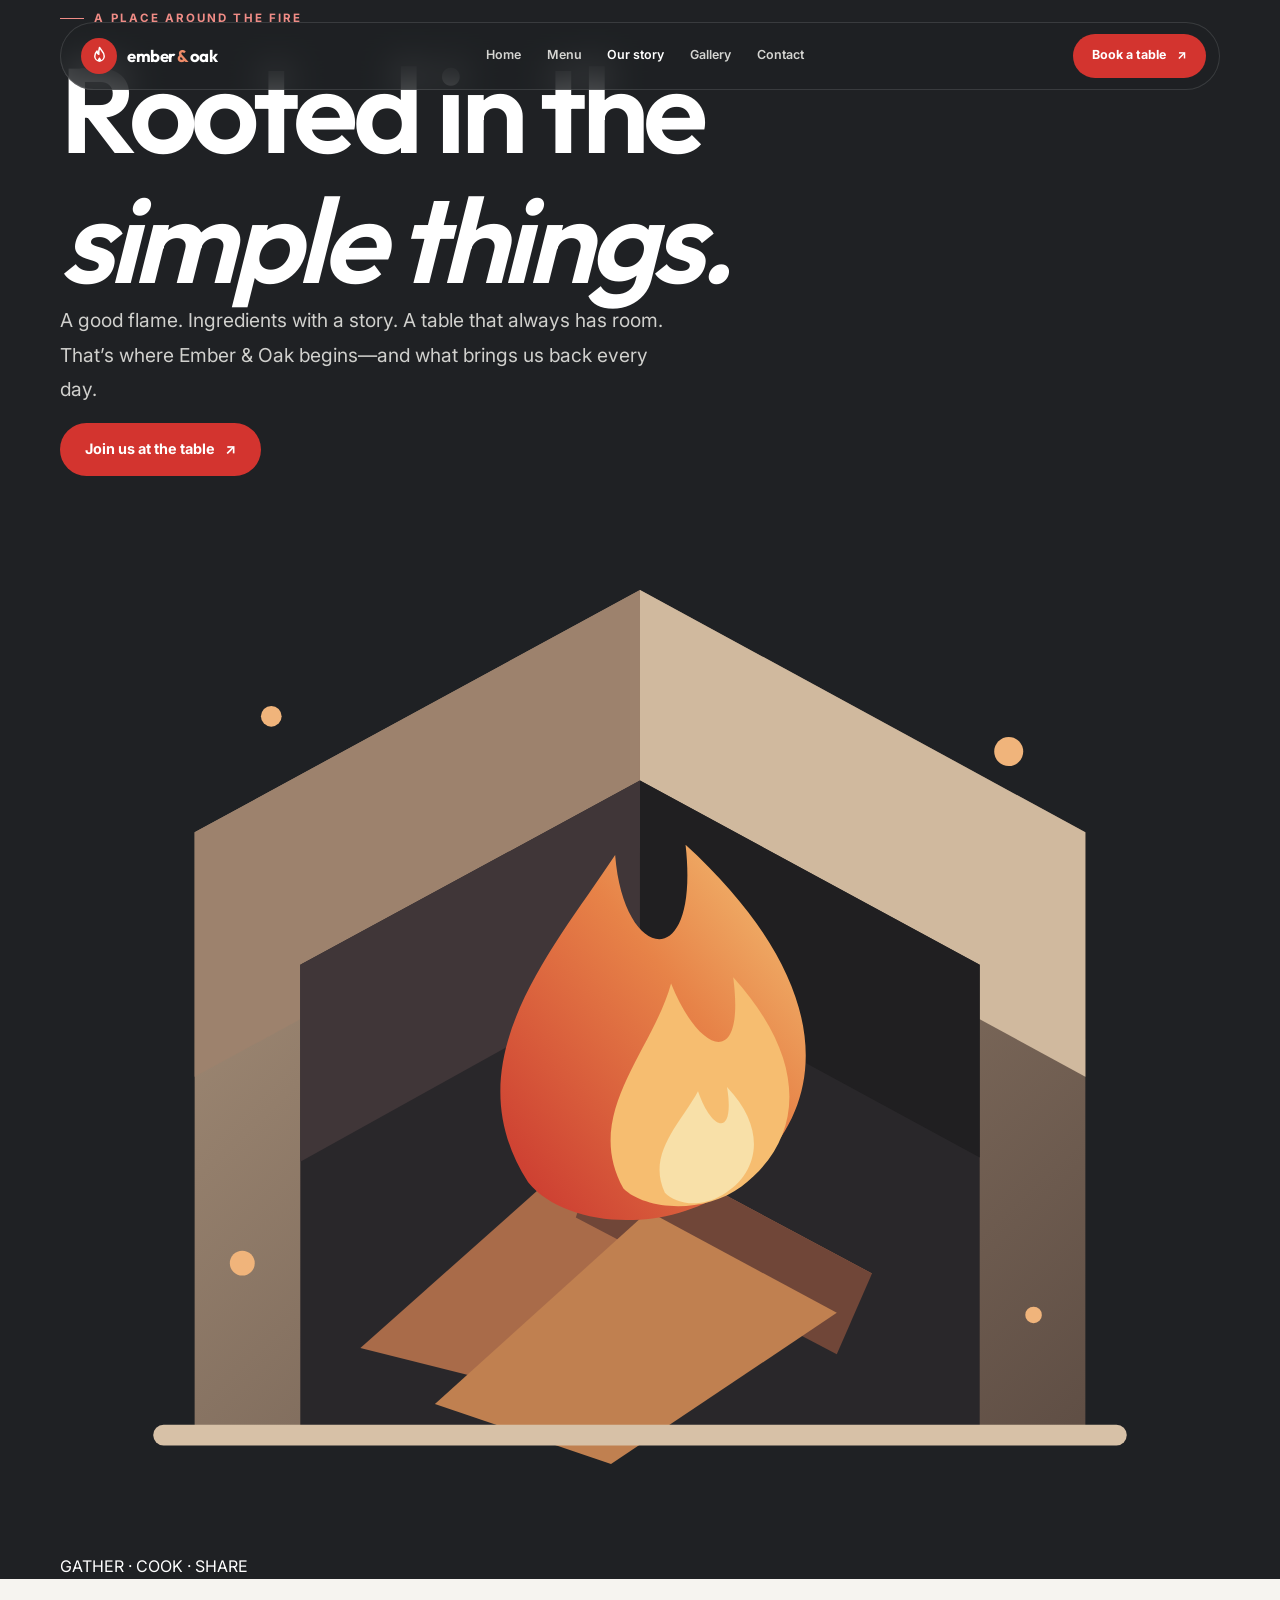
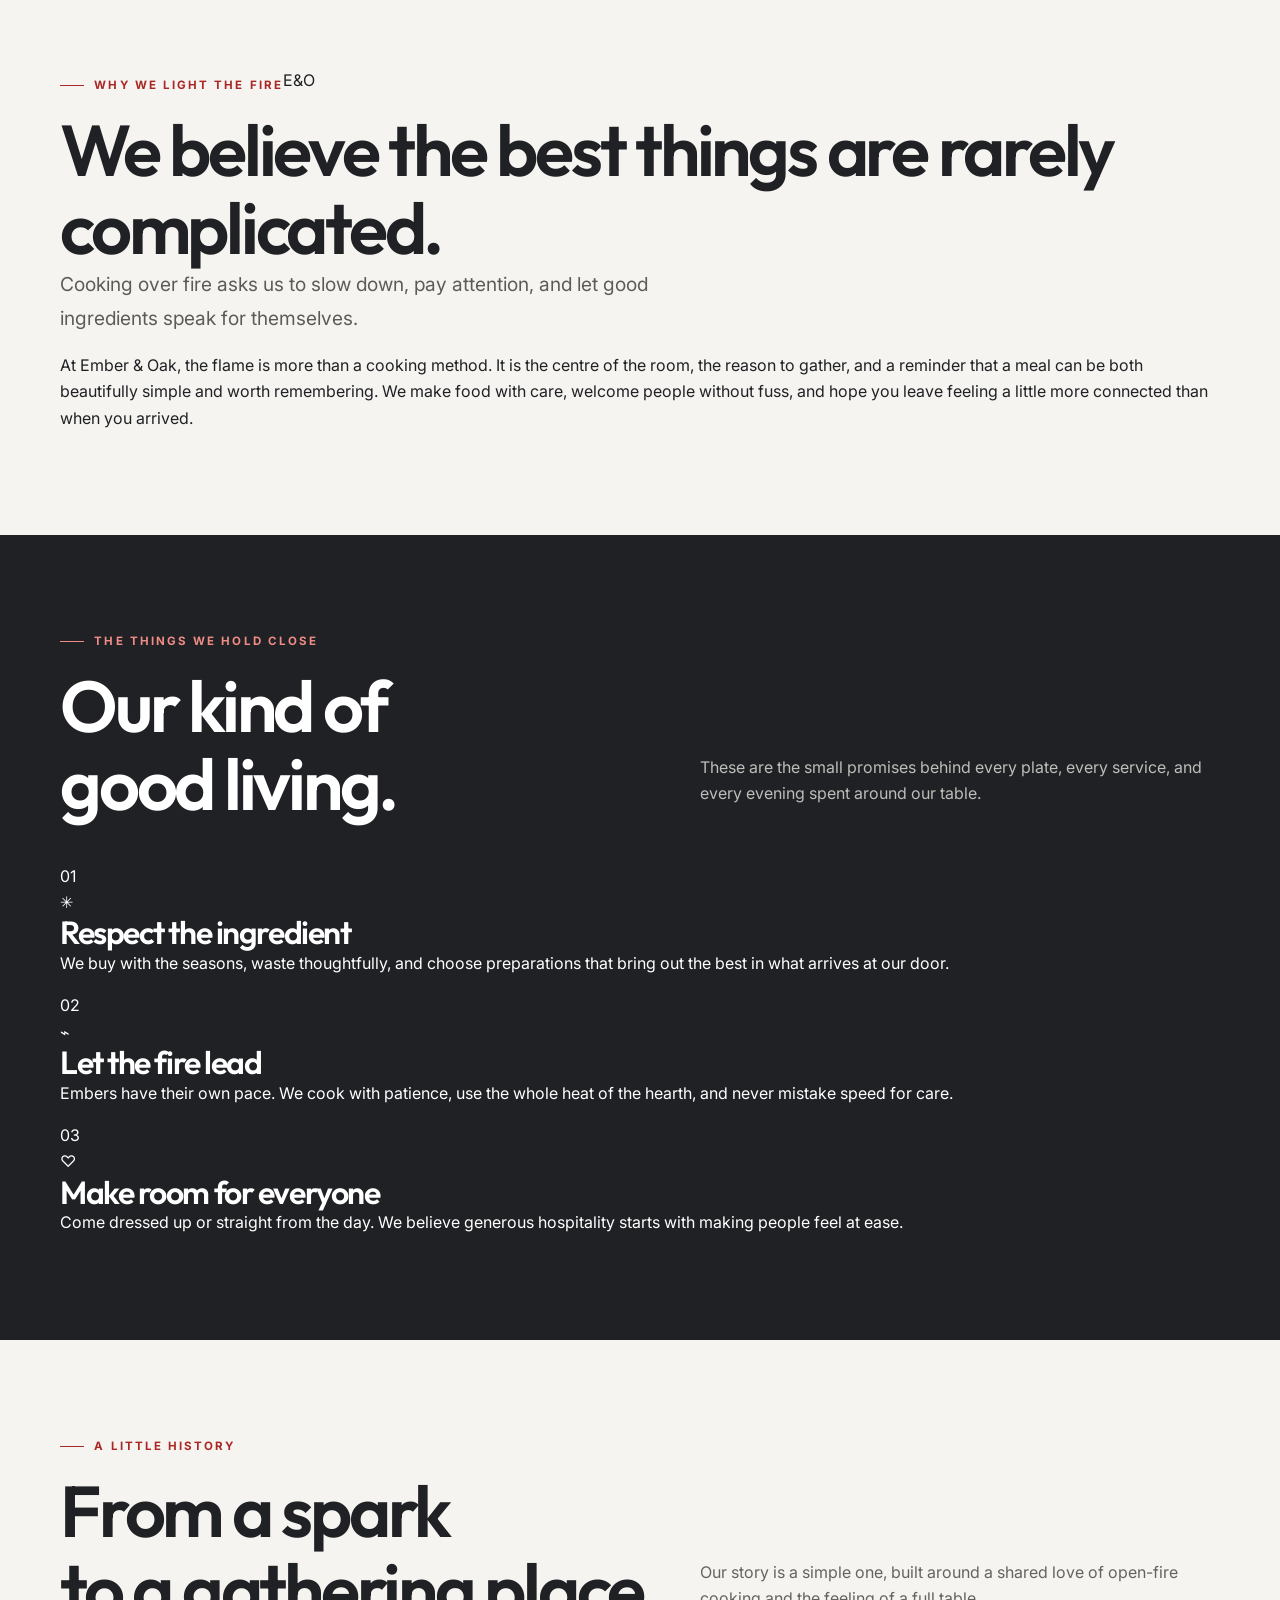
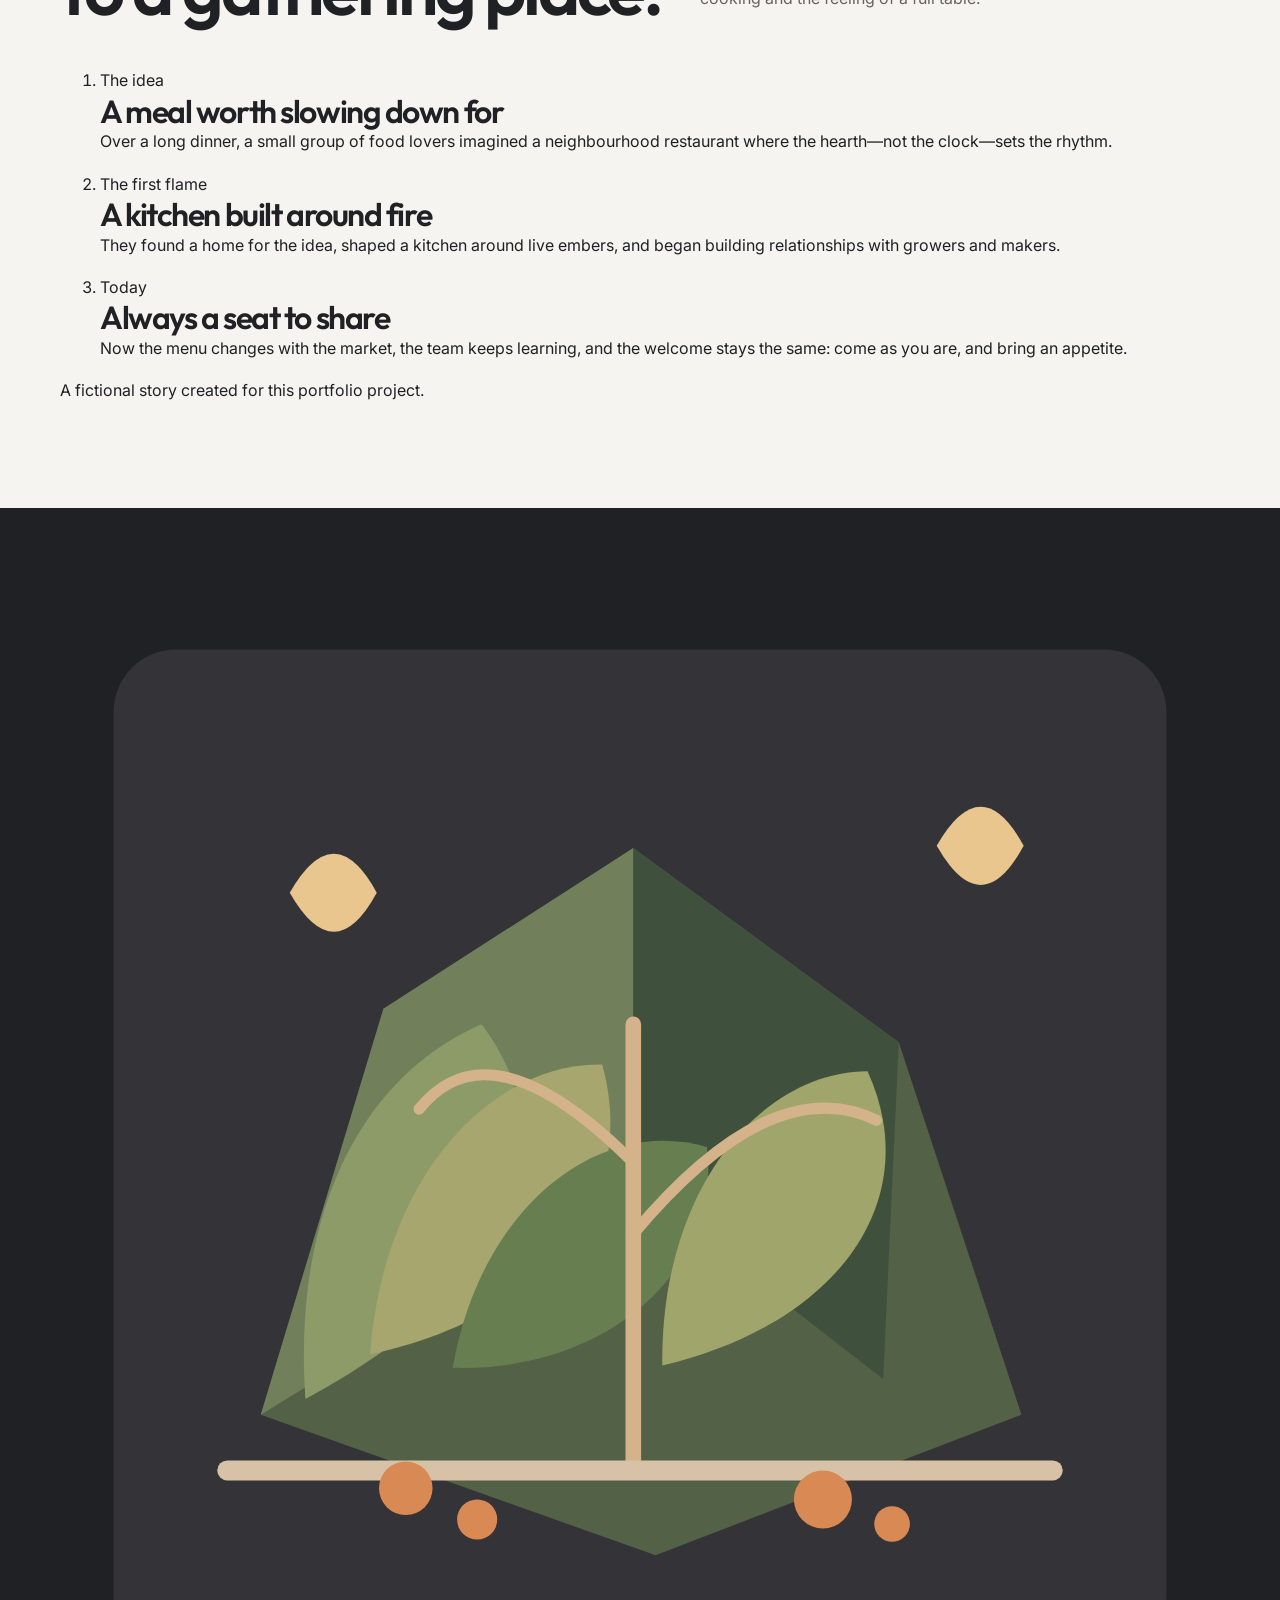
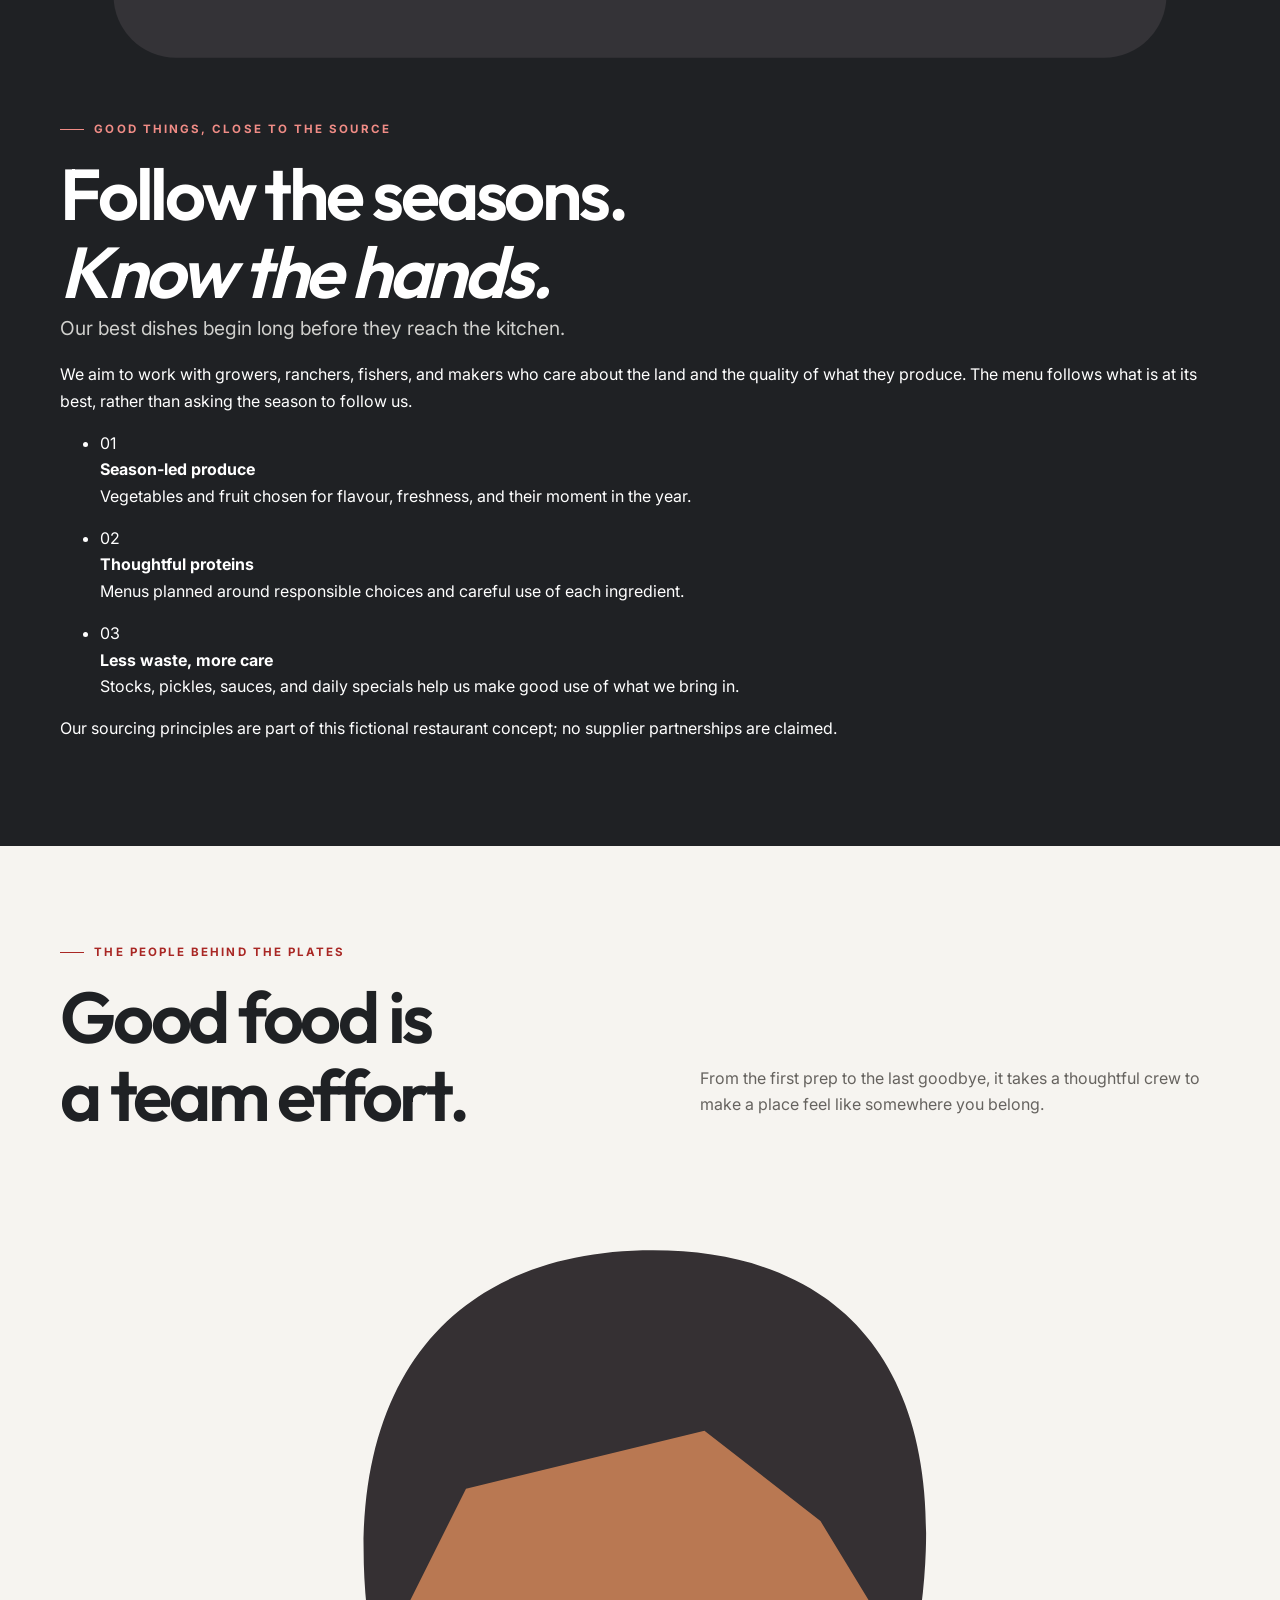
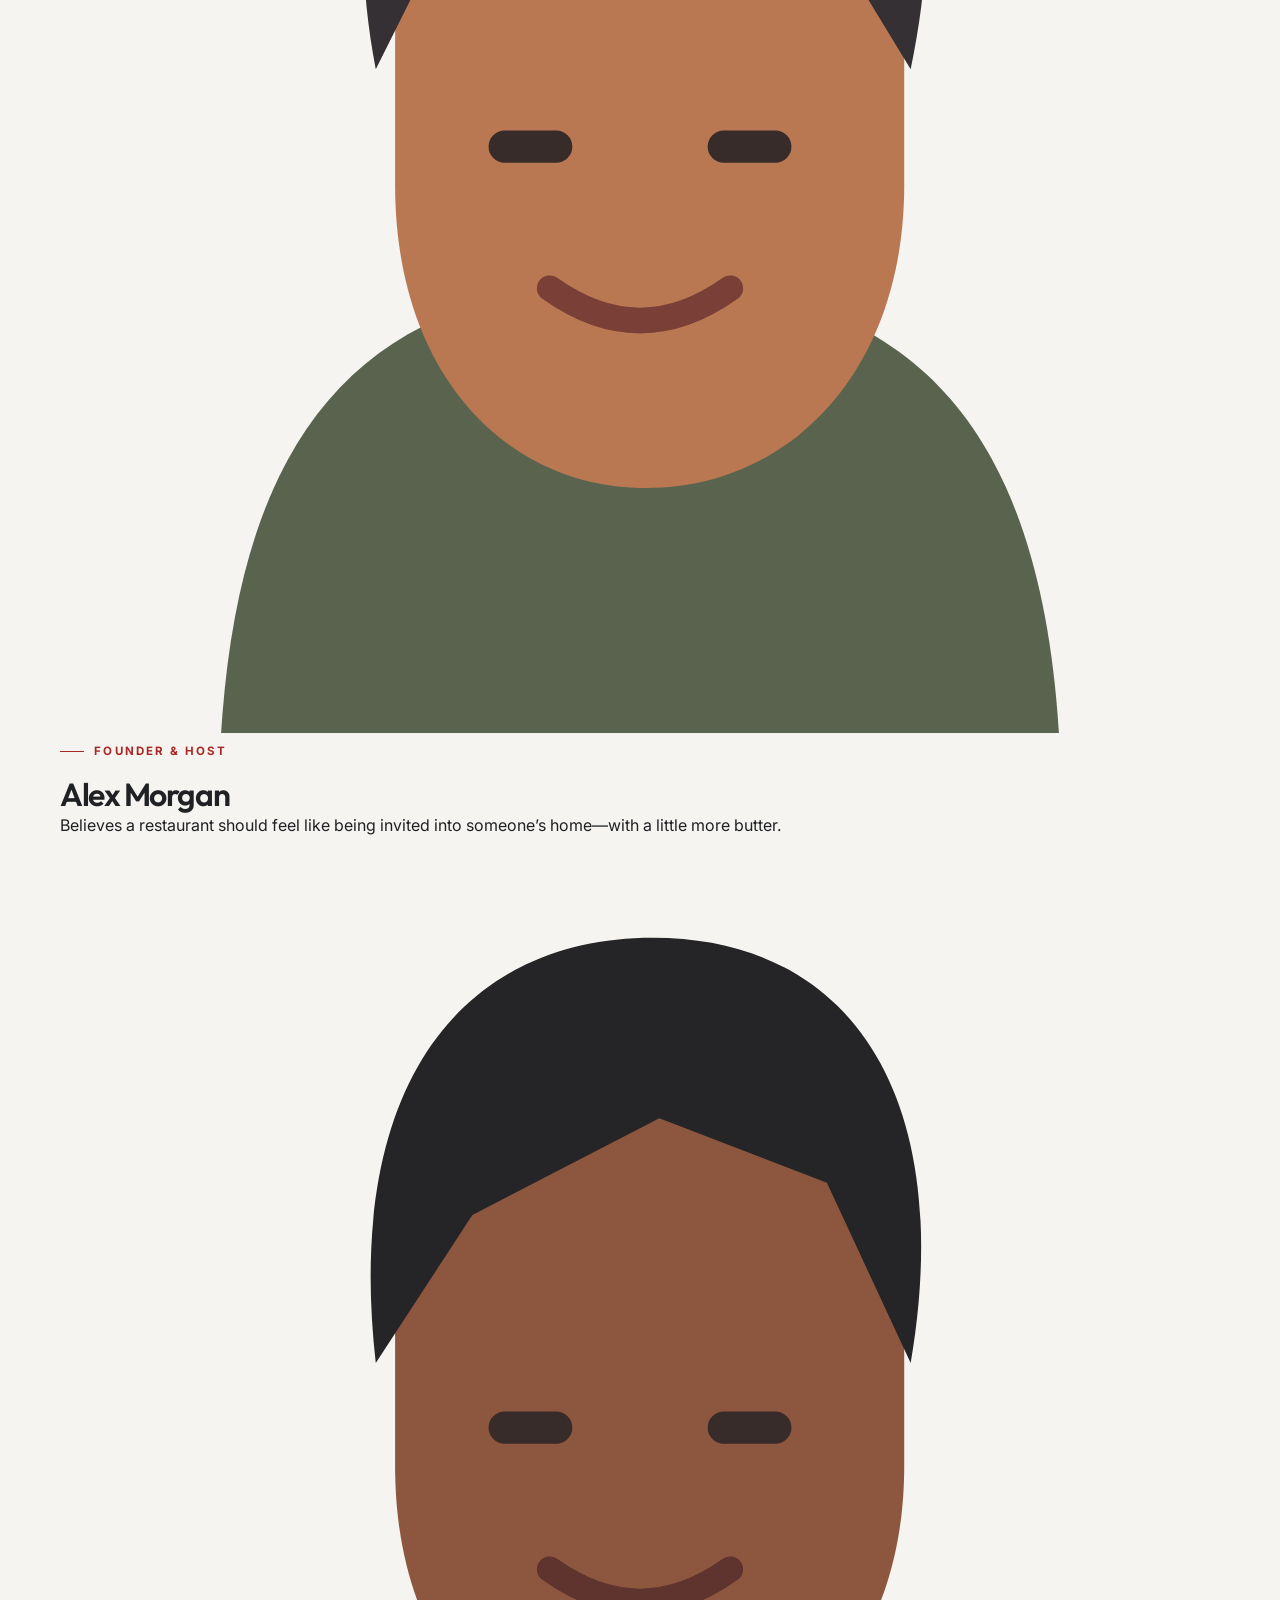
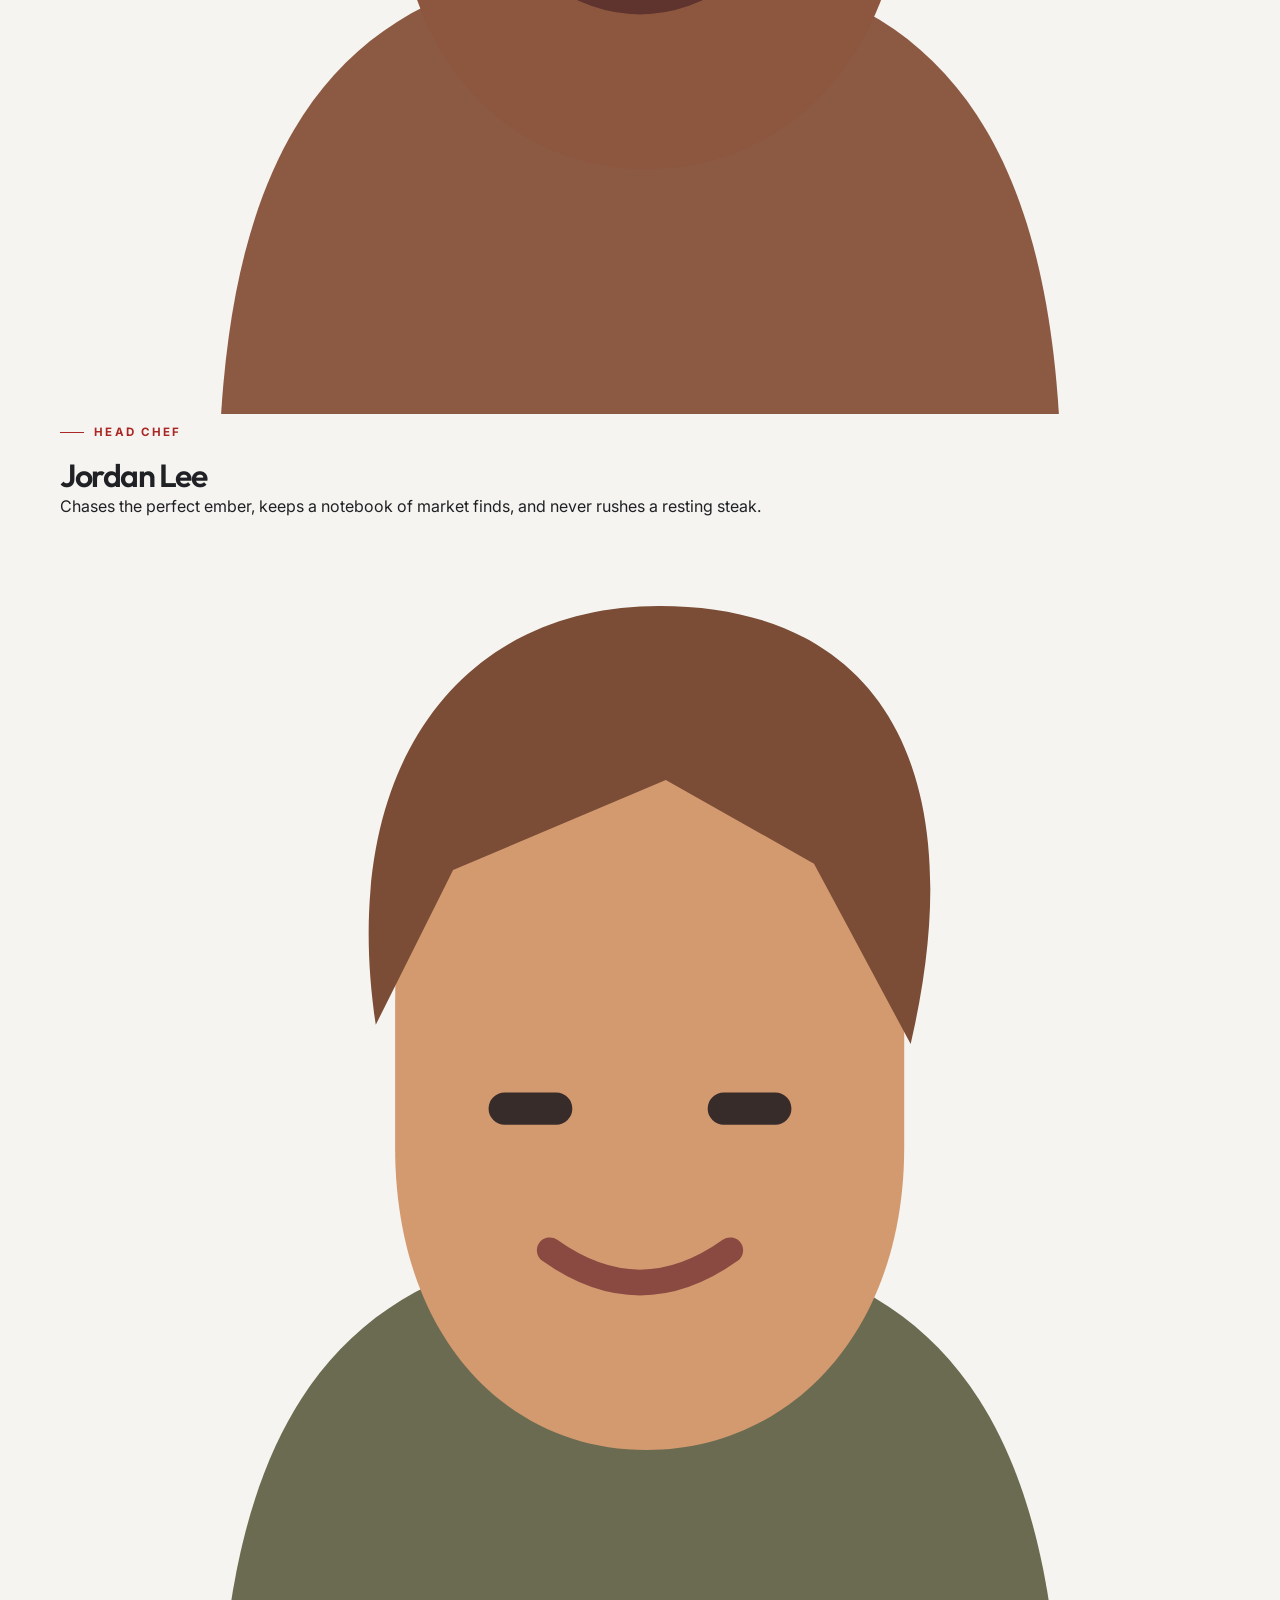
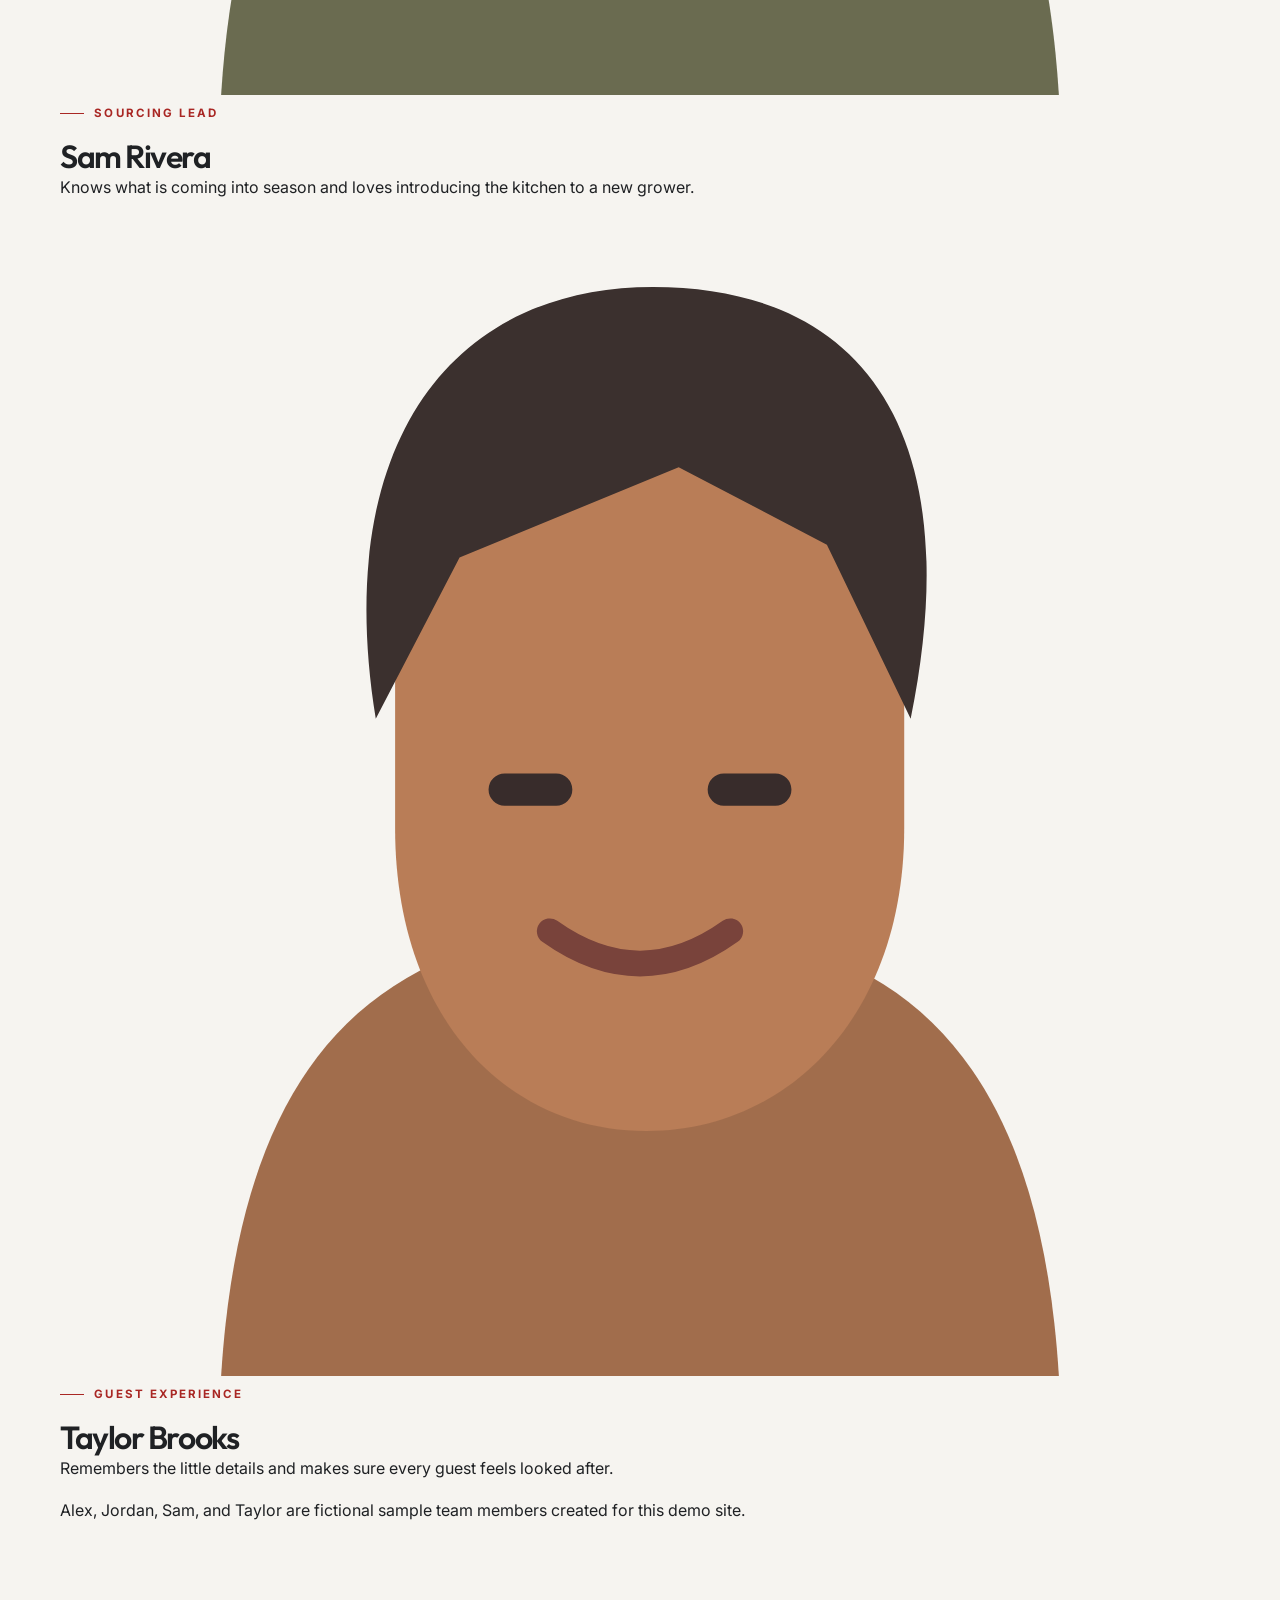
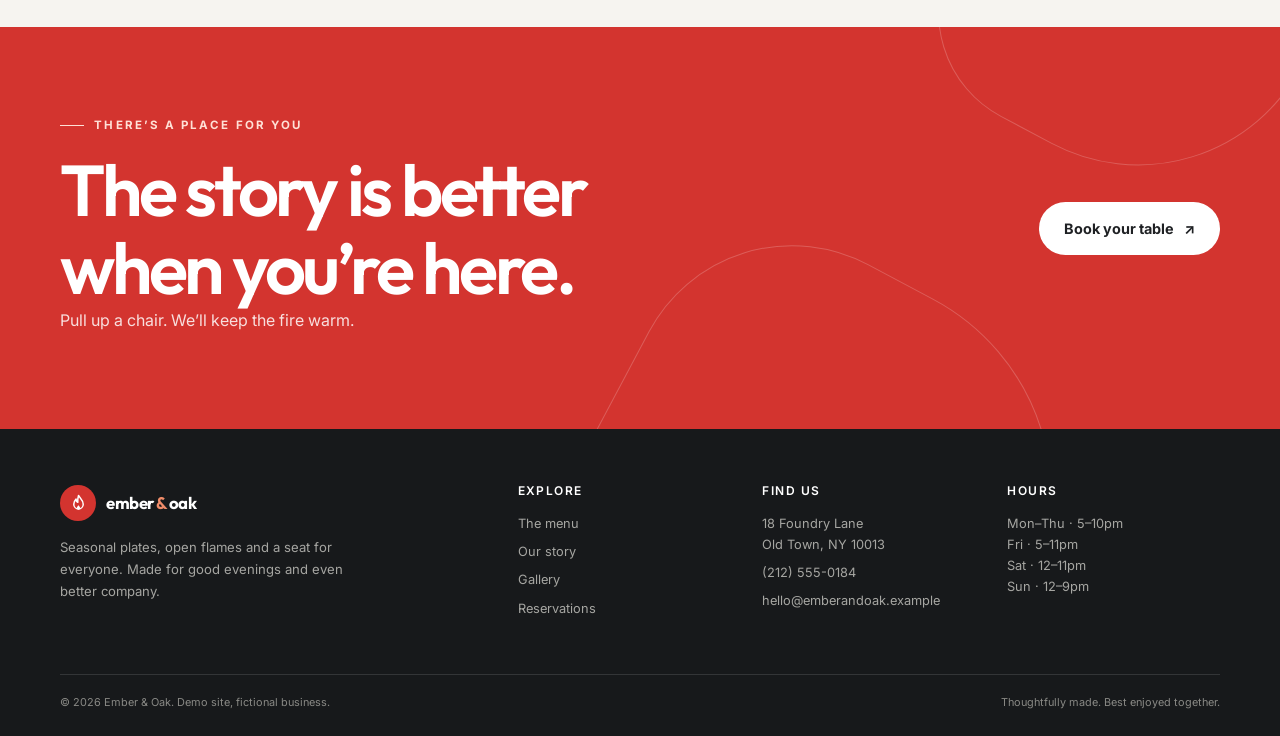
==== about.html @ 5f7e3550 "Build Our Story page" ====
<!doctype html>
<html lang="en">
<head>
  <meta charset="utf-8">
  <meta name="viewport" content="width=device-width, initial-scale=1">
  <meta name="theme-color" content="#1F2124">
  <title>Our Story | Ember & Oak Wood-Fire Kitchen</title>
  <meta name="description" content="Meet the people and principles behind Ember & Oak: seasonal sourcing, patient cooking over live fire, and generous hospitality.">
  <meta property="og:type" content="website">
  <meta property="og:title" content="Our Story | Ember & Oak">
  <meta property="og:description" content="A little about the fire, the people, and the good things that bring us together.">
  <link rel="preconnect" href="https://fonts.googleapis.com">
  <link rel="preconnect" href="https://fonts.gstatic.com" crossorigin>
  <link href="https://fonts.googleapis.com/css2?family=Inter:wght@400;500;600;700&family=Outfit:wght@400;500;600;700;800&display=swap" rel="stylesheet">
  <link rel="stylesheet" href="css/styles.css">
  <script src="js/main.js" defer></script>
</head>
<body class="about-page">
  <a class="skip-link" href="#main">Skip to content</a>
  <header class="site-header">
    <div class="container">
      <nav class="nav-shell" aria-label="Main navigation">
        <a class="brand" href="index.html" aria-label="Ember and Oak home">
          <span class="brand-mark" aria-hidden="true"><svg viewBox="0 0 24 24" fill="none"><path d="M12 2.8c1.7 3.1 5.4 5.2 5.4 10a5.4 5.4 0 1 1-10.8 0c0-2.2 1-4.1 2.6-5.8.1 2 1.1 3.1 2 3.6-.2-3.1.1-5.3.8-7.8Z" stroke="white" stroke-width="1.7" stroke-linecap="round" stroke-linejoin="round"/><path d="M12 14.1c1 1.2 1.8 2 1.8 3.1a1.8 1.8 0 1 1-3.6 0c0-.9.6-1.8 1.8-3.1Z" fill="white"/></svg></span>
          <span>ember <span style="color:var(--accent-warm)">&</span> oak</span>
        </a>
        <div class="nav-links">
          <a href="index.html">Home</a><a href="menu.html">Menu</a><a href="about.html" aria-current="page">Our story</a><a href="gallery.html">Gallery</a><a href="contact.html">Contact</a>
        </div>
        <a class="btn nav-cta" href="reservations.html">Book a table <span aria-hidden="true">↗</span></a>
        <button class="menu-toggle" type="button" aria-label="Open navigation" aria-expanded="false" aria-controls="mobile-nav">
          <svg viewBox="0 0 24 24" fill="none" stroke="currentColor" stroke-width="1.8" stroke-linecap="round"><path d="M4 7h16M4 12h16M4 17h16"/></svg>
        </button>
      </nav>
      <div class="mobile-nav" id="mobile-nav">
        <a href="index.html">Home</a><a href="menu.html">Menu</a><a href="about.html" aria-current="page">Our story</a><a href="gallery.html">Gallery</a><a href="reservations.html">Reservations</a><a href="contact.html">Contact</a>
      </div>
    </div>
  </header>

  <main id="main">
    <section class="about-hero" aria-labelledby="about-title">
      <div class="container about-hero-inner">
        <div class="about-hero-copy">
          <p class="eyebrow">A place around the fire</p>
          <h1 id="about-title">Rooted in the<br><em>simple things.</em></h1>
          <p class="lead">A good flame. Ingredients with a story. A table that always has room. That’s where Ember & Oak begins—and what brings us back every day.</p>
          <a class="btn" href="reservations.html">Join us at the table <span aria-hidden="true">↗</span></a>
        </div>
        <div class="about-hero-art" aria-hidden="true">
          <svg viewBox="0 0 560 520">
            <defs><linearGradient id="hearthStone" x1="0" y1="0" x2="1" y2="1"><stop stop-color="#BFA58A"/><stop offset="1" stop-color="#665348"/></linearGradient><linearGradient id="storyFlame" x1="0" y1="1" x2="1" y2="0"><stop stop-color="#C9342E"/><stop offset=".6" stop-color="#E78348"/><stop offset="1" stop-color="#F4C477"/></linearGradient></defs>
            <path d="M65 462V172L280 55l215 117v290Z" fill="url(#hearthStone)" opacity=".9"/>
            <path d="m65 172 215-117v118L65 290Z" fill="#9D826D"/><path d="m280 55 215 117v118L280 173Z" fill="#D0B99E"/>
            <path d="M116 462V236l164-89 164 89v226Z" fill="#29272A"/><path d="m116 236 164-89v93l-164 91Z" fill="#403638"/><path d="m280 147 164 89v93l-164-89Z" fill="#201F21"/>
            <path d="m145 421 118-105 129 69-111 70Z" fill="#A96B49"/><path d="m263 316 129 69-17 39-126-66Z" fill="#704638"/><path d="m181 448 103-93 91 49-109 73Z" fill="#C08050"/>
            <path d="M226 341c-37-58 11-111 42-158 4 52 41 58 34-5 72 66 75 129 20 167-31 21-78 18-96-4Z" fill="url(#storyFlame)"/>
            <path d="M272 344c-20-36 14-66 23-99 13 33 36 43 30-3 38 42 33 79 4 101-19 14-47 11-57 1Z" fill="#F6BD70"/>
            <path d="M292 346c-9-19 8-34 16-49 7 20 18 22 14-2 20 21 15 42-2 52-12 7-23 4-28-1Z" fill="#F8E0A8"/>
            <g fill="#F0B47B"><circle cx="102" cy="116" r="5"/><circle cx="458" cy="133" r="7"/><circle cx="470" cy="405" r="4"/><circle cx="88" cy="380" r="6"/></g>
            <path d="M50 463h460" stroke="#D7C1A7" stroke-width="10" stroke-linecap="round"/>
          </svg>
          <span class="about-art-note">GATHER · COOK · SHARE</span>
        </div>
      </div>
      <div class="about-hero-grain" aria-hidden="true"></div>
    </section>

    <section class="section section--paper" aria-labelledby="belief-title">
      <div class="container about-intro-grid">
        <div class="about-intro-label reveal"><p class="eyebrow">Why we light the fire</p><span class="about-big-mark">E<span>&</span>O</span></div>
        <div class="about-intro-copy reveal reveal-delay-1">
          <h2 id="belief-title">We believe the best things are rarely complicated.</h2>
          <p class="lead">Cooking over fire asks us to slow down, pay attention, and let good ingredients speak for themselves.</p>
          <p>At Ember & Oak, the flame is more than a cooking method. It is the centre of the room, the reason to gather, and a reminder that a meal can be both beautifully simple and worth remembering. We make food with care, welcome people without fuss, and hope you leave feeling a little more connected than when you arrived.</p>
        </div>
      </div>
    </section>

    <section class="section about-values" aria-labelledby="values-title">
      <div class="container">
        <div class="section-heading reveal"><div><p class="eyebrow">The things we hold close</p><h2 id="values-title">Our kind of<br>good living.</h2></div><p>These are the small promises behind every plate, every service, and every evening spent around our table.</p></div>
        <div class="values-grid">
          <article class="value-card reveal"><span class="value-number">01</span><div class="value-icon" aria-hidden="true">✳</div><h3>Respect the ingredient</h3><p>We buy with the seasons, waste thoughtfully, and choose preparations that bring out the best in what arrives at our door.</p></article>
          <article class="value-card reveal reveal-delay-1"><span class="value-number">02</span><div class="value-icon" aria-hidden="true">⌁</div><h3>Let the fire lead</h3><p>Embers have their own pace. We cook with patience, use the whole heat of the hearth, and never mistake speed for care.</p></article>
          <article class="value-card reveal reveal-delay-2"><span class="value-number">03</span><div class="value-icon" aria-hidden="true">♡</div><h3>Make room for everyone</h3><p>Come dressed up or straight from the day. We believe generous hospitality starts with making people feel at ease.</p></article>
        </div>
      </div>
    </section>

    <section class="section section--paper about-timeline" aria-labelledby="timeline-title">
      <div class="container">
        <div class="section-heading reveal"><div><p class="eyebrow">A little history</p><h2 id="timeline-title">From a spark<br>to a gathering place.</h2></div><p>Our story is a simple one, built around a shared love of open-fire cooking and the feeling of a full table.</p></div>
        <ol class="timeline">
          <li class="timeline-item reveal"><span class="timeline-year">The idea</span><div><h3>A meal worth slowing down for</h3><p>Over a long dinner, a small group of food lovers imagined a neighbourhood restaurant where the hearth—not the clock—sets the rhythm.</p></div></li>
          <li class="timeline-item reveal"><span class="timeline-year">The first flame</span><div><h3>A kitchen built around fire</h3><p>They found a home for the idea, shaped a kitchen around live embers, and began building relationships with growers and makers.</p></div></li>
          <li class="timeline-item reveal"><span class="timeline-year">Today</span><div><h3>Always a seat to share</h3><p>Now the menu changes with the market, the team keeps learning, and the welcome stays the same: come as you are, and bring an appetite.</p></div></li>
        </ol>
        <p class="timeline-note">A fictional story created for this portfolio project.</p>
      </div>
    </section>

    <section class="section about-sourcing" aria-labelledby="sourcing-title">
      <div class="container sourcing-grid">
        <div class="sourcing-art reveal" aria-hidden="true">
          <svg viewBox="0 0 520 500">
            <rect x="24" y="24" width="472" height="452" rx="28" fill="#343337"/>
            <path d="M90 367 145 185l112-72 119 87 55 167-164 63Z" fill="#536147"/>
            <path d="m145 185 112-72v151L90 367Z" fill="#71805B"/><path d="m257 113 119 87-7 151-112-87Z" fill="#3F503C"/>
            <path d="M110 360c-6-88 28-146 79-168 35 47 28 110-79 168Z" fill="#8D9B69"/><path d="M139 340c6-82 56-131 104-130 17 60-25 113-104 130Z" fill="#A7A66E"/>
            <path d="M176 346c13-74 67-113 114-99 7 55-45 101-114 99Z" fill="#667E50"/>
            <path d="M270 345c-1-80 45-132 92-132 26 57-12 113-92 132Z" fill="#A0A56B"/>
            <path d="M257 392V192" stroke="#D4B28A" stroke-width="7" stroke-linecap="round"/><path d="M257 254q-64-64-96-24M257 286q62-74 109-51" fill="none" stroke="#D4B28A" stroke-width="5" stroke-linecap="round"/>
            <path d="M75 392h370" stroke="#D7C1A7" stroke-width="9" stroke-linecap="round"/>
            <g fill="#D98A54"><circle cx="155" cy="400" r="12"/><circle cx="187" cy="414" r="9"/><circle cx="342" cy="405" r="13"/><circle cx="373" cy="416" r="8"/></g>
            <g fill="#E8C68D"><path d="M103 133q20-35 39 0-19 35-39 0Z"/><path d="M393 112q20-35 39 0-19 35-39 0Z"/></g>
          </svg>
        </div>
        <div class="sourcing-copy reveal reveal-delay-1">
          <p class="eyebrow">Good things, close to the source</p>
          <h2 id="sourcing-title">Follow the seasons.<br><em>Know the hands.</em></h2>
          <p class="lead">Our best dishes begin long before they reach the kitchen.</p>
          <p>We aim to work with growers, ranchers, fishers, and makers who care about the land and the quality of what they produce. The menu follows what is at its best, rather than asking the season to follow us.</p>
          <ul class="sourcing-list">
            <li><span>01</span><div><strong>Season-led produce</strong><p>Vegetables and fruit chosen for flavour, freshness, and their moment in the year.</p></div></li>
            <li><span>02</span><div><strong>Thoughtful proteins</strong><p>Menus planned around responsible choices and careful use of each ingredient.</p></div></li>
            <li><span>03</span><div><strong>Less waste, more care</strong><p>Stocks, pickles, sauces, and daily specials help us make good use of what we bring in.</p></div></li>
          </ul>
          <p class="sourcing-disclaimer">Our sourcing principles are part of this fictional restaurant concept; no supplier partnerships are claimed.</p>
        </div>
      </div>
    </section>

    <section class="section section--paper about-team" aria-labelledby="team-title">
      <div class="container">
        <div class="section-heading reveal"><div><p class="eyebrow">The people behind the plates</p><h2 id="team-title">Good food is<br>a team effort.</h2></div><p>From the first prep to the last goodbye, it takes a thoughtful crew to make a place feel like somewhere you belong.</p></div>
        <div class="team-grid">
          <article class="team-card reveal"><div class="team-avatar avatar--one" aria-hidden="true"><svg viewBox="0 0 180 180"><path d="M25 180c3-48 23-70 65-70s62 22 65 70Z" fill="#59634D"/><path d="M52 73c0-34 15-53 39-53s40 19 40 53v22c0 29-18 47-40 47S52 124 52 95Z" fill="#B97852"/><path d="M49 77c-8-42 10-65 43-65 32 0 49 22 40 65l-14-23-18-14-37 9Z" fill="#353033"/><path d="M69 89h8m26 0h8" stroke="#382C2B" stroke-width="5" stroke-linecap="round"/><path d="M76 111q14 10 28 0" fill="none" stroke="#7A4038" stroke-width="4" stroke-linecap="round"/></svg></div><div class="team-card-copy"><p class="eyebrow">Founder & host</p><h3>Alex Morgan</h3><p>Believes a restaurant should feel like being invited into someone’s home—with a little more butter.</p></div></article>
          <article class="team-card reveal reveal-delay-1"><div class="team-avatar avatar--two" aria-hidden="true"><svg viewBox="0 0 180 180"><path d="M25 180c3-48 23-70 65-70s62 22 65 70Z" fill="#8C5942"/><path d="M52 73c0-34 15-53 39-53s40 19 40 53v22c0 29-18 47-40 47S52 124 52 95Z" fill="#8D563E"/><path d="M49 79c-5-44 14-66 43-66 31 0 47 25 40 66l-13-28-26-10-29 15Z" fill="#252426"/><path d="M69 89h8m26 0h8" stroke="#382C2B" stroke-width="5" stroke-linecap="round"/><path d="M76 111q14 10 28 0" fill="none" stroke="#5F342E" stroke-width="4" stroke-linecap="round"/></svg></div><div class="team-card-copy"><p class="eyebrow">Head chef</p><h3>Jordan Lee</h3><p>Chases the perfect ember, keeps a notebook of market finds, and never rushes a resting steak.</p></div></article>
          <article class="team-card reveal reveal-delay-2"><div class="team-avatar avatar--three" aria-hidden="true"><svg viewBox="0 0 180 180"><path d="M25 180c3-48 23-70 65-70s62 22 65 70Z" fill="#6A6B50"/><path d="M52 73c0-34 15-53 39-53s40 19 40 53v22c0 29-18 47-40 47S52 124 52 95Z" fill="#D39A70"/><path d="M49 76c-6-40 13-65 44-65 34 0 49 25 39 68l-15-28-23-13-33 14Z" fill="#7B4D36"/><path d="M69 89h8m26 0h8" stroke="#382C2B" stroke-width="5" stroke-linecap="round"/><path d="M76 111q14 10 28 0" fill="none" stroke="#8A4A42" stroke-width="4" stroke-linecap="round"/></svg></div><div class="team-card-copy"><p class="eyebrow">Sourcing lead</p><h3>Sam Rivera</h3><p>Knows what is coming into season and loves introducing the kitchen to a new grower.</p></div></article>
          <article class="team-card reveal reveal-delay-3"><div class="team-avatar avatar--four" aria-hidden="true"><svg viewBox="0 0 180 180"><path d="M25 180c3-48 23-70 65-70s62 22 65 70Z" fill="#A16D4C"/><path d="M52 73c0-34 15-53 39-53s40 19 40 53v22c0 29-18 47-40 47S52 124 52 95Z" fill="#B97D57"/><path d="M49 78c-7-43 12-67 43-67 33 0 49 23 40 67l-13-27-23-12-34 14Z" fill="#3B302E"/><path d="M69 89h8m26 0h8" stroke="#382C2B" stroke-width="5" stroke-linecap="round"/><path d="M76 111q14 10 28 0" fill="none" stroke="#79433B" stroke-width="4" stroke-linecap="round"/></svg></div><div class="team-card-copy"><p class="eyebrow">Guest experience</p><h3>Taylor Brooks</h3><p>Remembers the little details and makes sure every guest feels looked after.</p></div></article>
        </div>
        <p class="team-disclaimer">Alex, Jordan, Sam, and Taylor are fictional sample team members created for this demo site.</p>
      </div>
    </section>

    <section class="reservation-cta" aria-labelledby="about-cta-title">
      <div class="container cta-inner reveal">
        <div><p class="eyebrow" style="color:#FFE0D6">There’s a place for you</p><h2 id="about-cta-title">The story is better<br>when you’re here.</h2><p>Pull up a chair. We’ll keep the fire warm.</p></div>
        <a class="btn" href="reservations.html">Book your table <span aria-hidden="true">↗</span></a>
      </div>
    </section>
  </main>

  <footer class="site-footer">
    <div class="container">
      <div class="footer-grid">
        <div class="footer-brand">
          <a class="brand" href="index.html"><span class="brand-mark" aria-hidden="true"><svg viewBox="0 0 24 24" fill="none"><path d="M12 2.8c1.7 3.1 5.4 5.2 5.4 10a5.4 5.4 0 1 1-10.8 0c0-2.2 1-4.1 2.6-5.8.1 2 1.1 3.1 2 3.6-.2-3.1.1-5.3.8-7.8Z" stroke="white" stroke-width="1.7" stroke-linecap="round" stroke-linejoin="round"/><path d="M12 14.1c1 1.2 1.8 2 1.8 3.1a1.8 1.8 0 1 1-3.6 0c0-.9.6-1.8 1.8-3.1Z" fill="white"/></svg></span><span>ember <span style="color:#F08C69">&</span> oak</span></a>
          <p>Seasonal plates, open flames and a seat for everyone. Made for good evenings and even better company.</p>
        </div>
        <div class="footer-col"><h3>Explore</h3><a href="menu.html">The menu</a><a href="about.html" aria-current="page">Our story</a><a href="gallery.html">Gallery</a><a href="reservations.html">Reservations</a></div>
        <div class="footer-col"><h3>Find us</h3><p>18 Foundry Lane<br>Old Town, NY 10013</p><a href="tel:+12125550184">(212) 555-0184</a><a href="mailto:hello@emberandoak.example">hello@emberandoak.example</a></div>
        <div class="footer-col"><h3>Hours</h3><p>Mon–Thu · 5–10pm<br>Fri · 5–11pm<br>Sat · 12–11pm<br>Sun · 12–9pm</p></div>
      </div>
      <div class="footer-bottom"><span>© 2026 Ember & Oak. Demo site, fictional business.</span><span>Thoughtfully made. Best enjoyed together.</span></div>
    </div>
  </footer>
</body>
</html>
---- css/styles.css ----
/* Ember & Oak — shared design system
   Portfolio sample 01. Mobile-first, accessible, and dependency-free. */
:root {
  color-scheme: dark;
  --charcoal: #1F2124;
  --charcoal-soft: #2B2E33;
  --white: #FFFFFF;
  --paper: #F6F4F0;
  --accent: #D3342F;
  --accent-dark: #A92724;
  --accent-warm: #F08C69;
  --paper-muted: #5C5954;
  --muted: #B8B8B5;
  --line: rgba(255,255,255,.12);
  --font-heading: 'Outfit', 'Arial Rounded MT Bold', sans-serif;
  --font-body: 'Inter', Arial, sans-serif;
  --space-1: .5rem;
  --space-2: 1rem;
  --space-3: 1.5rem;
  --space-4: 2rem;
  --space-5: 3rem;
  --space-6: 4rem;
  --space-7: 6rem;
  --radius-card: 24px;
  --ease: cubic-bezier(.22,.61,.36,1);
  --content: 1160px;
}
*, *::before, *::after { box-sizing: border-box; }
html { scroll-behavior: smooth; scroll-padding-top: 6rem; }
body { margin: 0; background: var(--charcoal); color: var(--white); font-family: var(--font-body); font-size: 16px; line-height: 1.65; -webkit-font-smoothing: antialiased; }
body, button, input, textarea, select { font-family: var(--font-body); }
img, svg { display: block; max-width: 100%; }
a { color: inherit; text-decoration: none; }
button, a { -webkit-tap-highlight-color: transparent; }
button { color: inherit; }
:focus-visible { outline: 3px solid #F1A39F; outline-offset: 4px; }
::selection { background: var(--accent); color: var(--white); }
@view-transition { navigation: auto; }
::view-transition-group(root) { animation-duration: .45s; }
@media (prefers-reduced-motion: reduce) {
  *, *::before, *::after { scroll-behavior: auto !important; animation-duration: .01ms !important; animation-iteration-count: 1 !important; transition-duration: .01ms !important; }
}
.skip-link { position: fixed; z-index: 1000; top: .75rem; left: .75rem; padding: .75rem 1rem; border-radius: 999px; background: var(--white); color: var(--charcoal); transform: translateY(-160%); }
.skip-link:focus { transform: translateY(0); }
.container { width: min(calc(100% - 2.5rem), var(--content)); margin-inline: auto; }
.section { padding-block: var(--space-6); }
.section--paper { background: var(--paper); color: var(--charcoal); }
.eyebrow { display: inline-flex; align-items: center; gap: .65rem; margin: 0 0 1rem; color: #F08C86; font-size: .72rem; font-weight: 700; letter-spacing: .18em; text-transform: uppercase; }
.eyebrow::before { width: 24px; height: 1px; background: currentColor; content: ''; }
.section--paper .eyebrow { color: var(--accent-dark); }
h1, h2, h3, h4 { margin: 0; font-family: var(--font-heading); font-weight: 600; letter-spacing: -.045em; line-height: 1.08; }
h1 { font-size: clamp(3.25rem, 12vw, 7.5rem); }
h2 { font-size: clamp(2.35rem, 7vw, 4.5rem); }
h3 { font-size: clamp(1.45rem, 3vw, 2rem); }
p { margin: 0 0 1rem; }
.lead { max-width: 620px; color: #D0D0CD; font-size: clamp(1.05rem, 2vw, 1.2rem); line-height: 1.8; }
.section--paper .lead { color: #5C5B58; }
.section-heading { display: flex; flex-direction: column; gap: 1rem; margin-bottom: 2.5rem; }
.section-heading > p { max-width: 520px; color: #BDBDB9; }
.section--paper .section-heading > p { color: #66635F; }
.btn { display: inline-flex; min-height: 52px; align-items: center; justify-content: center; gap: .65rem; padding: .85rem 1.5rem; border: 1px solid transparent; border-radius: 999px; background: var(--accent); color: var(--white); font-size: .9rem; font-weight: 700; transition: transform .3s var(--ease), background .3s var(--ease), box-shadow .3s var(--ease); cursor: pointer; }
.btn:hover { transform: translateY(-3px); background: #E0443F; box-shadow: 0 12px 28px rgba(211,52,47,.22); }
.btn:active { transform: translateY(0) scale(.98); }
.btn--outline { border-color: rgba(255,255,255,.35); background: transparent; }
.btn--outline:hover { border-color: var(--white); background: rgba(255,255,255,.08); box-shadow: none; }
.btn--dark { background: var(--charcoal); }
.btn--dark:hover { background: #36393E; }
.text-link { display: inline-flex; align-items: center; gap: .55rem; font-size: .9rem; font-weight: 700; }
.text-link span { color: var(--accent); transition: transform .25s var(--ease); }
.text-link:hover span { transform: translateX(5px); }

/* Shared navigation */
.site-header { position: absolute; z-index: 50; top: 1rem; right: 0; left: 0; }
.nav-shell { display: flex; min-height: 68px; align-items: center; justify-content: space-between; gap: 1rem; padding: .65rem .8rem .65rem 1.1rem; border: 1px solid rgba(255,255,255,.12); border-radius: 999px; background: rgba(31,33,36,.76); backdrop-filter: blur(18px); }
.brand { display: inline-flex; align-items: center; gap: .65rem; font-family: var(--font-heading); font-size: 1.05rem; font-weight: 700; letter-spacing: -.035em; white-space: nowrap; }
.brand-mark { display: grid; width: 36px; height: 36px; place-items: center; border-radius: 50%; background: var(--accent); }
.brand-mark svg { width: 21px; }
.nav-links { display: none; align-items: center; gap: clamp(1rem, 2vw, 2rem); }
.nav-links a { color: #D5D5D2; font-size: .78rem; font-weight: 600; transition: color .2s ease; }
.nav-links a:hover, .nav-links a[aria-current="page"] { color: var(--white); }
.nav-cta { display: none; min-height: 44px; padding: .65rem 1.15rem; font-size: .78rem; }
.menu-toggle { display: grid; width: 44px; height: 44px; place-items: center; border: 0; border-radius: 50%; background: var(--charcoal-soft); cursor: pointer; }
.menu-toggle svg { width: 21px; }
.mobile-nav { position: absolute; top: calc(100% + .6rem); right: 1.25rem; left: 1.25rem; display: none; padding: .8rem; border: 1px solid var(--line); border-radius: 22px; background: #292B2F; box-shadow: 0 20px 50px rgba(0,0,0,.3); }
.mobile-nav.is-open { display: grid; }
.mobile-nav a { padding: .85rem 1rem; border-radius: 12px; color: #E7E7E4; font-size: .9rem; font-weight: 600; }
.mobile-nav a:hover { background: rgba(255,255,255,.07); }

/* Homepage hero */
.hero { position: relative; display: grid; min-height: 760px; min-height: min(900px, 100svh); align-items: center; overflow: hidden; padding: 9rem 0 5rem; isolation: isolate; background: radial-gradient(ellipse at 75% 45%, #49352E 0, #29272A 37%, #1F2124 72%); }
.hero::before { position: absolute; z-index: -1; inset: 0; background: linear-gradient(90deg, rgba(31,33,36,.98) 0%, rgba(31,33,36,.84) 48%, rgba(31,33,36,.15) 100%); content: ''; }
.hero-mesh { position: absolute; z-index: -1; inset: 0; width: 100%; height: 100%; opacity: .56; pointer-events: none; }
.hero-grid { display: grid; align-items: center; gap: 1rem; }
.hero-copy { position: relative; z-index: 2; max-width: 680px; }
.hero h1 { max-width: 760px; }
.hero h1 em { color: #F08C69; font-style: normal; }
.hero-copy .lead { max-width: 510px; margin-top: 1.5rem; }
.hero-actions { display: flex; flex-wrap: wrap; gap: .8rem; margin-top: 2rem; }
.hero-note { display: flex; align-items: center; gap: .7rem; margin-top: 3rem; color: #C4C2BE; font-size: .75rem; letter-spacing: .04em; }
.hero-note::before { width: 34px; height: 1px; background: var(--accent); content: ''; }
.hero-art { position: absolute; right: -16%; bottom: -2%; width: min(76vw, 690px); opacity: .88; pointer-events: none; }
.hero-art svg { width: 100%; filter: drop-shadow(0 35px 40px rgba(0,0,0,.24)); }
.hero-orbit { transform-origin: 50% 50%; animation: orbit-float 9s ease-in-out infinite; }
@keyframes orbit-float { 0%,100% { transform: translateY(0) rotate(-1deg); } 50% { transform: translateY(-13px) rotate(1deg); } }
.hero-scroll { display: none; }

/* Home story */
.story-grid { display: grid; gap: 2rem; align-items: center; }
.story-art { overflow: hidden; border-radius: var(--radius-card); background: #E8E2D8; }
.story-art svg { width: 100%; }
.story-copy h2 { max-width: 600px; }
.story-copy .lead { margin-block: 1.3rem; }
.story-stats { display: flex; flex-wrap: wrap; gap: 2rem; margin-top: 2rem; }
.stat strong { display: block; font-family: var(--font-heading); font-size: 2rem; line-height: 1; }
.stat span { color: var(--paper-muted); font-size: .72rem; }

/* Featured plates */
.dish-grid { display: grid; gap: 1rem; }
.dish-card { overflow: hidden; border: 1px solid rgba(255,255,255,.08); border-radius: var(--radius-card); background: var(--charcoal-soft); transition: transform .4s var(--ease), border-color .4s ease; }
.dish-card:hover { transform: translateY(-6px); border-color: rgba(211,52,47,.5); }
.dish-art { display: grid; min-height: 220px; place-items: center; overflow: hidden; background: radial-gradient(circle at 50% 60%, #4C4037, #303033 68%); }
.dish-art svg { width: 100%; max-width: 340px; transition: transform .6s var(--ease); }
.dish-card:hover .dish-art svg { transform: scale(1.045) rotate(-2deg); }
.dish-info { display: flex; align-items: flex-start; justify-content: space-between; gap: 1rem; padding: 1.3rem 1.35rem 1.5rem; }
.dish-info h3 { font-size: 1.35rem; letter-spacing: -.025em; }
.dish-info p { margin: .4rem 0 0; color: #B9B8B5; font-size: .8rem; }
.dish-price { color: #F08C86; font-family: var(--font-heading); font-size: 1.15rem; font-weight: 600; white-space: nowrap; }

/* Visit strip */
.visit-grid { display: grid; gap: 2rem; }
.visit-card { padding: 1.6rem; border: 1px solid rgba(31,33,36,.12); border-radius: var(--radius-card); background: #ECE9E3; }
.visit-card h3 { margin-bottom: 1rem; }
.hours-row { display: flex; justify-content: space-between; gap: 1rem; padding: .65rem 0; border-bottom: 1px solid rgba(31,33,36,.12); color: #5E5B57; font-size: .82rem; }
.hours-row:last-child { border: 0; }
.hours-row strong { color: var(--charcoal); }
.visit-aside { display: flex; flex-direction: column; justify-content: center; }
.visit-aside p { max-width: 430px; color: #5E5B57; }

/* Testimonials */
.quote-grid { display: grid; gap: 1rem; }
.quote-card { padding: 1.5rem; border: 1px solid var(--line); border-radius: var(--radius-card); background: rgba(255,255,255,.035); }
.quote-stars { margin-bottom: 1rem; color: #E6A36E; letter-spacing: .15em; }
.quote-card blockquote { margin: 0 0 1.4rem; color: #E9E8E5; font-family: var(--font-heading); font-size: 1.2rem; line-height: 1.45; }
.quote-person { color: #AFAEAA; font-size: .75rem; }

/* CTA and footer */
.reservation-cta { position: relative; overflow: hidden; padding-block: 5rem; background: var(--accent); isolation: isolate; }
.reservation-cta::before, .reservation-cta::after { position: absolute; z-index: -1; width: 360px; height: 360px; border: 1px solid rgba(255,255,255,.2); border-radius: 42% 58% 61% 39%; content: ''; transform: rotate(28deg); }
.reservation-cta::before { top: -220px; right: -40px; }
.reservation-cta::after { right: 18%; bottom: -300px; width: 460px; height: 460px; }
.cta-inner { display: flex; flex-direction: column; align-items: flex-start; gap: 1.5rem; }
.cta-inner h2 { max-width: 700px; }
.cta-inner p { max-width: 470px; color: rgba(255,255,255,.84); }
.cta-inner .btn { background: var(--white); color: var(--charcoal); }
.site-footer { padding: 3.5rem 0 1.5rem; background: #17191B; }
.footer-grid { display: grid; gap: 2rem; padding-bottom: 3rem; }
.footer-brand p { max-width: 300px; margin-top: 1rem; color: #A6A6A2; font-size: .82rem; }
.footer-col h3 { margin-bottom: .9rem; font-family: var(--font-body); font-size: .75rem; letter-spacing: .12em; text-transform: uppercase; }
.footer-col a, .footer-col p { display: block; margin: .45rem 0; color: #A6A6A2; font-size: .8rem; }
.footer-col a:hover { color: var(--white); }
.footer-bottom { display: flex; flex-direction: column; gap: .6rem; padding-top: 1.2rem; border-top: 1px solid var(--line); color: #898985; font-size: .68rem; }

/* Motion enhancements */
.reveal { transition: opacity .65s var(--ease), transform .65s var(--ease); }
.js .reveal { opacity: 0; transform: translateY(22px) scale(.99); transition: opacity .65s var(--ease), transform .65s var(--ease); }
.js .reveal.is-visible { opacity: 1; transform: translateY(0) scale(1); }
.reveal-delay-1 { transition-delay: .08s; }
.reveal-delay-2 { transition-delay: .16s; }
.reveal-delay-3 { transition-delay: .24s; }
@media (prefers-reduced-motion: reduce) { .reveal, .js .reveal { opacity: 1; transform: none; } .hero-orbit { animation: none; } }

@media (min-width: 640px) {
  .container { width: min(calc(100% - 4rem), var(--content)); }
  .section { padding-block: 5.5rem; }
  .section-heading { flex-direction: row; align-items: end; justify-content: space-between; }
  .dish-grid, .quote-grid { grid-template-columns: repeat(2, minmax(0,1fr)); }
  .visit-grid { grid-template-columns: 1fr 1fr; align-items: stretch; }
  .footer-grid { grid-template-columns: 1.5fr 1fr 1fr; }
  .footer-bottom { flex-direction: row; justify-content: space-between; }
}
@media (min-width: 900px) {
  .site-header { top: 1.35rem; }
  .nav-shell { padding-left: 1.25rem; }
  .nav-links { display: flex; }
  .nav-cta { display: inline-flex; }
  .menu-toggle, .mobile-nav { display: none !important; }
  .hero { min-height: 820px; }
  .hero-grid { grid-template-columns: 1.1fr .9fr; }
  .hero-art { right: 1%; bottom: 2%; width: min(52vw, 680px); }
  .hero::before { background: linear-gradient(90deg, rgba(31,33,36,.98) 0%, rgba(31,33,36,.8) 44%, rgba(31,33,36,.08) 100%); }
  .hero-scroll { position: absolute; right: max(2rem, calc((100vw - var(--content))/2)); bottom: 3rem; display: flex; align-items: center; gap: .7rem; color: #A8A6A2; font-size: .65rem; letter-spacing: .14em; text-transform: uppercase; writing-mode: vertical-rl; }
  .hero-scroll::after { width: 1px; height: 42px; background: var(--accent); content: ''; }
  .story-grid { grid-template-columns: .95fr 1.05fr; gap: 5rem; }
  .dish-grid { grid-template-columns: repeat(3, minmax(0,1fr)); }
  .quote-grid { grid-template-columns: repeat(3, minmax(0,1fr)); }
  .footer-grid { grid-template-columns: 2fr 1fr 1fr 1fr; }
  .cta-inner { flex-direction: row; align-items: center; justify-content: space-between; }
}
@media (min-width: 1280px) {
  .hero-art { right: 3%; width: 650px; }
}


/* Menu page */
.menu-hero { position: relative; min-height: 610px; display: flex; align-items: center; overflow: hidden; padding: 10rem 0 5rem; background: radial-gradient(ellipse at 76% 48%, #49352E 0, #29272A 38%, #1F2124 74%); isolation: isolate; }
.menu-hero::before { position: absolute; z-index: -1; inset: 0; background: linear-gradient(90deg, rgba(31,33,36,.97), rgba(31,33,36,.76) 48%, rgba(31,33,36,.2)); content: ''; }
.menu-hero-inner { display: grid; align-items: center; }
.menu-hero-copy { position: relative; z-index: 2; max-width: 660px; }
.menu-hero h1 { font-size: clamp(3.2rem, 10vw, 6.6rem); }
.menu-hero h1 em { color: var(--accent-warm); font-style: normal; }
.menu-hero .lead { max-width: 500px; margin-top: 1.4rem; }
.menu-meta { display: flex; flex-wrap: wrap; align-items: center; gap: .7rem; margin-top: 2rem; color: #C6C1BA; font-size: .68rem; font-weight: 700; letter-spacing: .12em; }
.menu-meta span { color: var(--accent-warm); }
.menu-hero-art { position: absolute; right: -16%; bottom: -3%; width: min(75vw, 610px); opacity: .78; pointer-events: none; animation: orbit-float 9s ease-in-out infinite; }
.menu-tabs { position: sticky; z-index: 40; top: 0; overflow-x: auto; border-bottom: 1px solid rgba(255,255,255,.1); background: rgba(31,33,36,.94); backdrop-filter: blur(16px); scrollbar-width: none; }
.menu-tabs::-webkit-scrollbar { display: none; }
.menu-tabs-inner { display: flex; width: max-content; min-width: min(100%, 1160px); gap: .35rem; padding-block: .8rem; }
.menu-tabs a { flex: 0 0 auto; padding: .62rem 1rem; border-radius: 999px; color: #C4C2BE; font-size: .78rem; font-weight: 600; transition: background .25s ease, color .25s ease; }
.menu-tabs a:hover, .menu-tabs a.is-active { background: var(--accent); color: var(--white); }
.menu-content { background: var(--charcoal); }
.menu-section { padding-block: 4.5rem; scroll-margin-top: 5rem; }
.menu-section-heading { display: flex; flex-direction: column; gap: 1rem; margin-bottom: 2rem; }
.menu-section-heading > p { max-width: 470px; color: #BDBDB9; }
.menu-section-heading h2 { font-size: clamp(2.25rem, 6vw, 3.8rem); }
.menu-list { display: grid; }
.menu-item { padding: 1.25rem 0; border-bottom: 1px solid rgba(255,255,255,.13); }
.menu-item:first-child { border-top: 1px solid rgba(255,255,255,.13); }
.menu-item-title { display: flex; align-items: baseline; justify-content: space-between; gap: 1rem; }
.menu-item-title h3 { font-size: 1.18rem; letter-spacing: -.025em; }
.menu-item p { margin: .35rem 0 .55rem; color: #B8B7B3; font-size: .84rem; }
.menu-price { color: #F08C86; font-family: var(--font-heading); font-size: 1.05rem; font-weight: 600; white-space: nowrap; }
.diet-tags { display: flex; gap: .35rem; }
.diet-tags span { display: inline-grid; min-width: 25px; height: 22px; place-items: center; padding-inline: .35rem; border: 1px solid rgba(240,140,134,.42); border-radius: 999px; color: #F2A39D; font-size: .62rem; font-weight: 700; }
.menu-section--fire { background: #29272A; }
.menu-section--fire .menu-section-heading > p { color: #C3BFBA; }
.fire-feature { display: grid; gap: 1.5rem; align-items: center; }
.fire-art { overflow: hidden; border-radius: var(--radius-card); background: radial-gradient(circle at 50% 55%, #554034, #302B2A 72%); }
.fire-art svg { width: 100%; }
.fire-menu-list .menu-item:first-child { border-top: 1px solid rgba(255,255,255,.13); }
.menu-section--paper { padding-block: 4.5rem; background: var(--paper); color: var(--charcoal); scroll-margin-top: 5rem; }
.menu-section--paper .menu-section-heading > p { color: #66635F; }
.menu-section--paper .menu-item, .menu-section--paper .menu-item:first-child { border-color: rgba(31,33,36,.15); }
.menu-section--paper .menu-item p { color: #66635F; }
.menu-section--paper .menu-price { color: var(--accent-dark); }
.menu-section--paper .diet-tags span { border-color: rgba(169,39,36,.35); color: var(--accent-dark); }
.menu-subheading { margin: 0 0 1rem; font-size: 1.55rem; }
.menu-drinks-grid { display: grid; gap: 2.5rem; }
.menu-note { padding-block: 4.5rem; }
.menu-note-inner { display: grid; gap: 1.5rem; }
.menu-note-inner h2 { font-size: clamp(2.3rem, 6vw, 4rem); }
.menu-note-inner > div:last-child { max-width: 560px; color: #5C5954; }
.diet-legend { display: flex; flex-wrap: wrap; gap: .55rem; align-items: center; margin: 1.3rem 0; font-size: .8rem; }
.diet-legend strong { display: inline-grid; min-width: 26px; height: 24px; place-items: center; border: 1px solid rgba(169,39,36,.35); border-radius: 999px; color: var(--accent-dark); font-size: .65rem; }
@media (min-width: 640px) {
  .menu-hero { min-height: 670px; }
  .menu-hero-art { right: -2%; bottom: 0; width: min(58vw, 600px); }
  .menu-section { padding-block: 5.5rem; }
  .menu-section-heading { flex-direction: row; align-items: end; justify-content: space-between; }
  .menu-list:not(.menu-list--compact) { max-width: 900px; }
  .menu-drinks-grid { grid-template-columns: 1fr 1fr; gap: 3rem; }
  .menu-note-inner { grid-template-columns: 1fr 1fr; align-items: center; gap: 4rem; }
}
@media (min-width: 900px) {
  .menu-hero { min-height: 730px; }
  .menu-hero-art { right: 4%; width: 560px; }
  .fire-feature { grid-template-columns: .9fr 1.1fr; gap: 4rem; }
  .fire-art { position: sticky; top: 7rem; }
}
@media (max-width: 520px) {
  .menu-hero-art { right: -30%; bottom: -2%; width: 82vw; opacity: .32; }
  .menu-hero::before { background: linear-gradient(90deg, rgba(31,33,36,.98), rgba(31,33,36,.72)); }
  .menu-tabs-inner { margin-left: 1.25rem; margin-right: 1.25rem; }
}
@media (prefers-reduced-motion: reduce) { .menu-hero-art { animation: none; } }
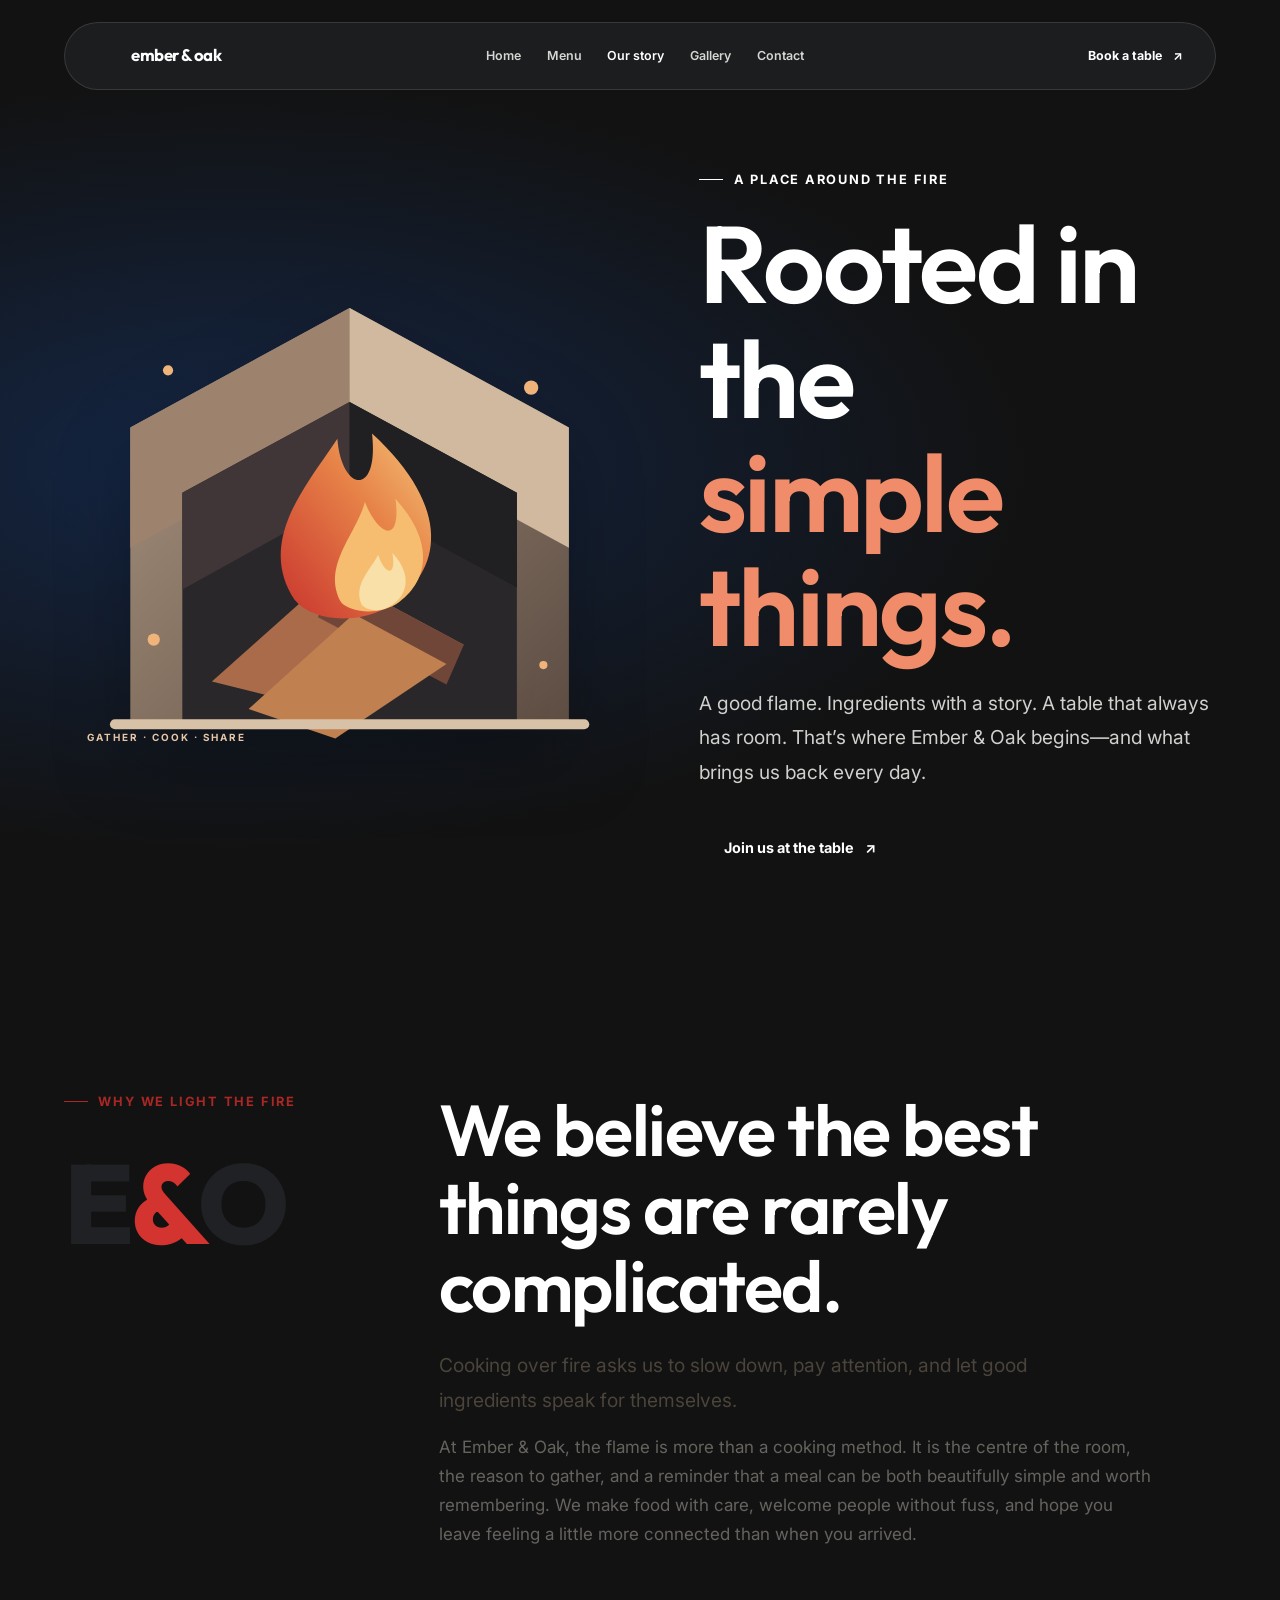
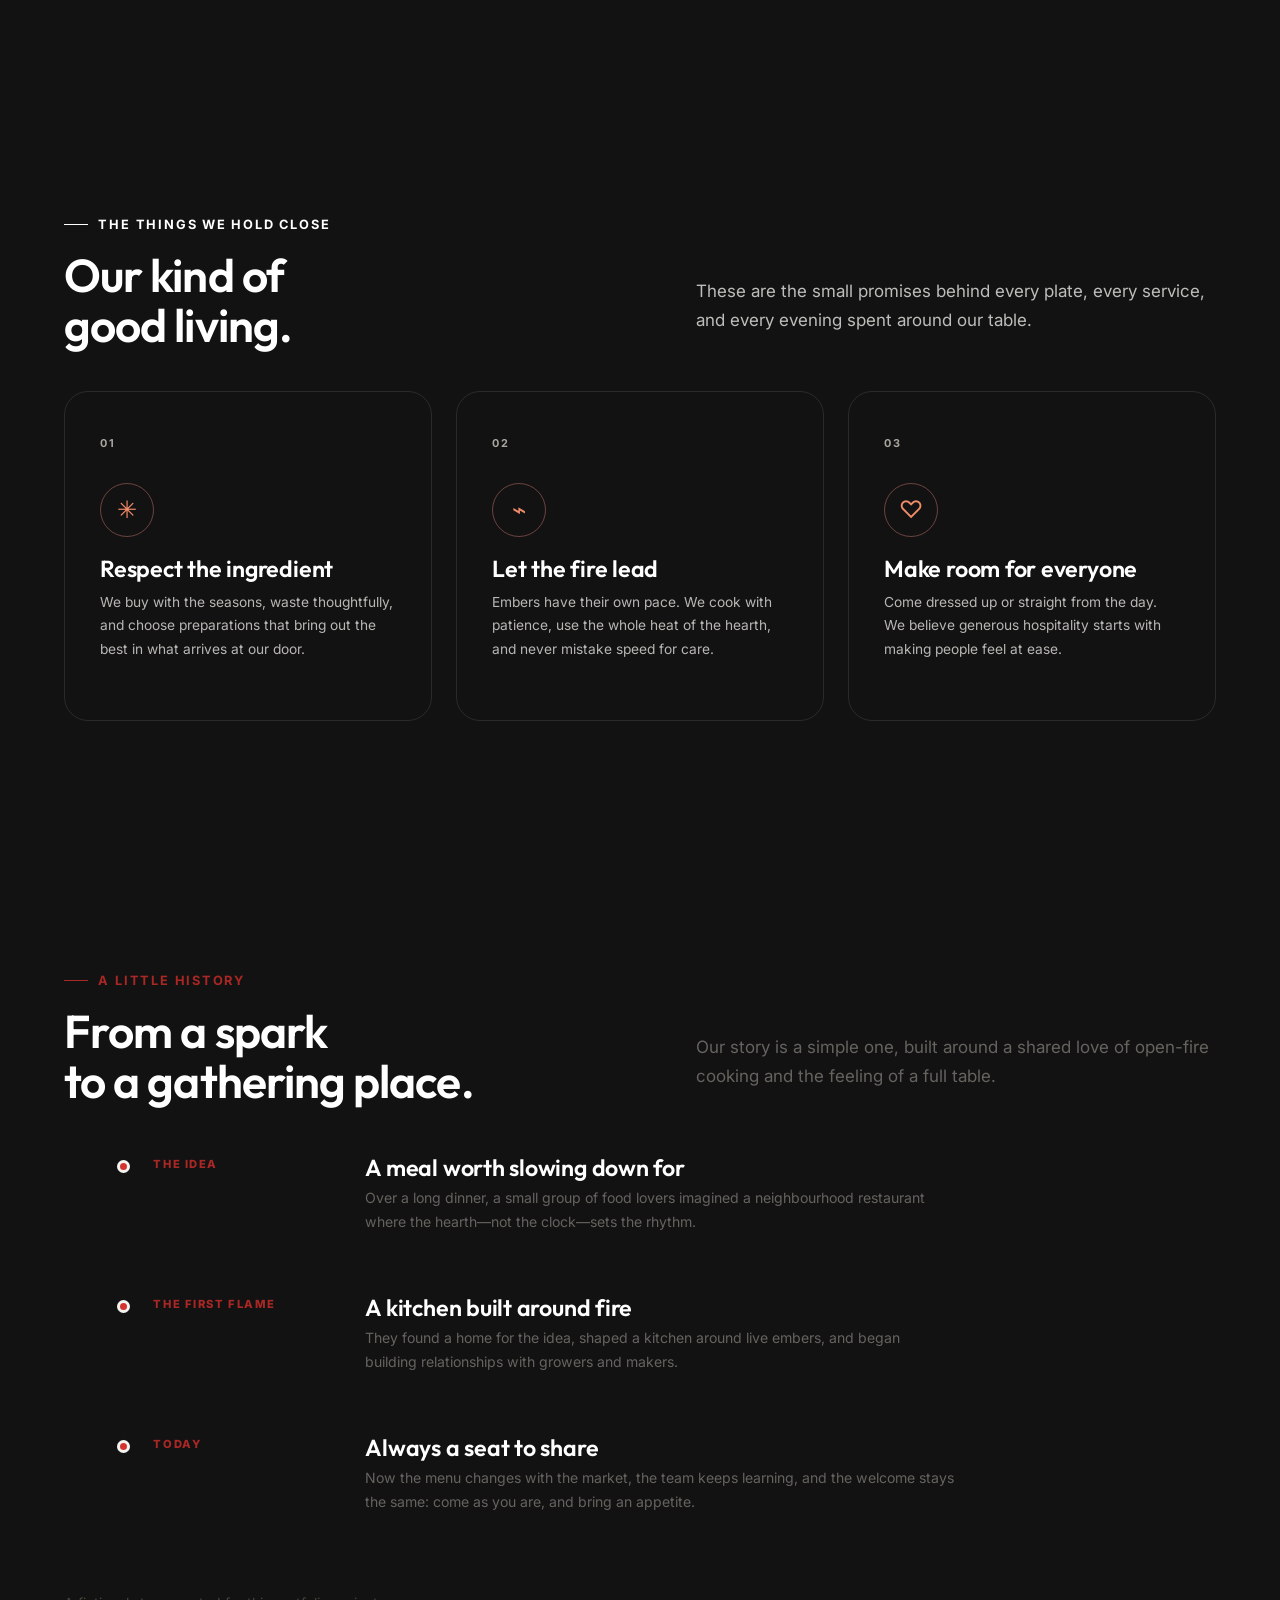
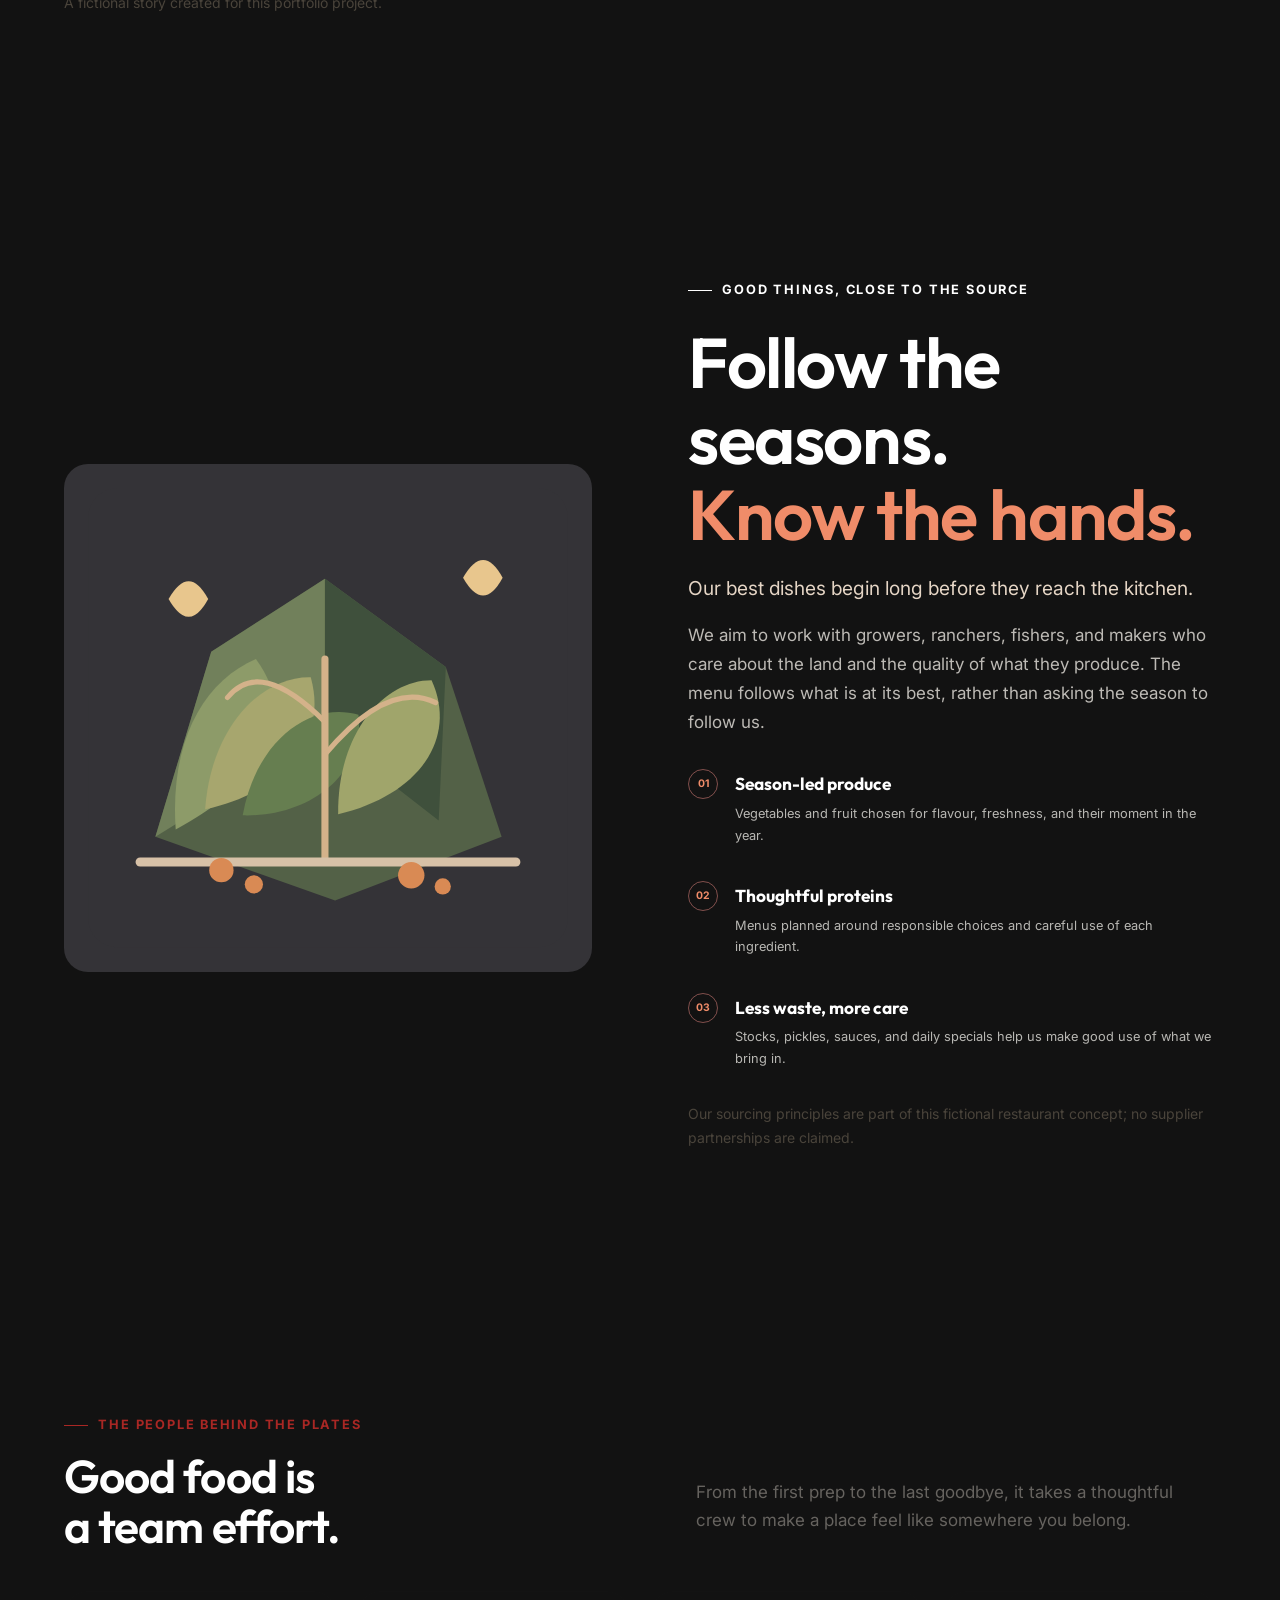
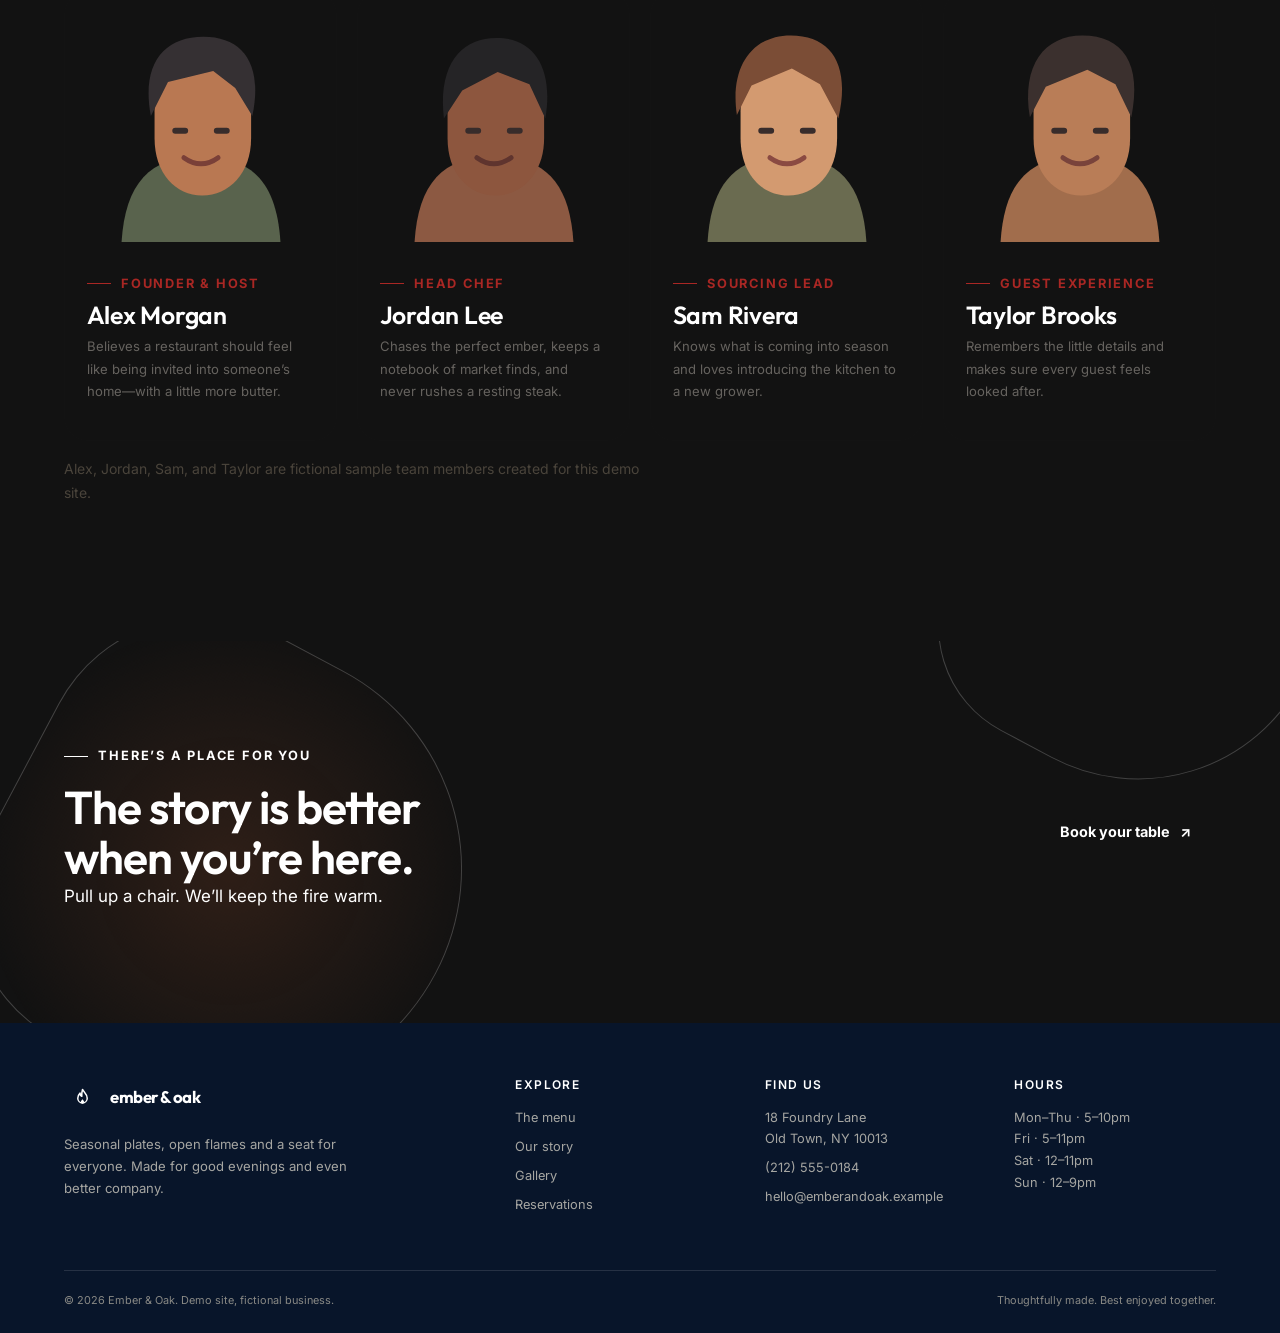
==== commit 426ffad3: "Update page palette, metadata and accessibility polish" ====
--- a/about.html
+++ b/about.html
@@ -3,7 +3,7 @@
 <head>
   <meta charset="utf-8">
   <meta name="viewport" content="width=device-width, initial-scale=1">
-  <meta name="theme-color" content="#1F2124">
+  <meta name="theme-color" content="#0C1B33">
   <title>Our Story | Ember & Oak Wood-Fire Kitchen</title>
   <meta name="description" content="Meet the people and principles behind Ember & Oak: seasonal sourcing, patient cooking over live fire, and generous hospitality.">
   <meta property="og:type" content="website">
@@ -12,6 +12,8 @@
   <link rel="preconnect" href="https://fonts.googleapis.com">
   <link rel="preconnect" href="https://fonts.gstatic.com" crossorigin>
   <link href="https://fonts.googleapis.com/css2?family=Inter:wght@400;500;600;700&family=Outfit:wght@400;500;600;700;800&display=swap" rel="stylesheet">
+  <script>document.documentElement.classList.add('js')</script>
+  <meta property="og:image" content="images/ember-og.svg">
   <link rel="stylesheet" href="css/styles.css">
   <script src="js/main.js" defer></script>
 </head>
@@ -21,8 +23,8 @@
     <div class="container">
       <nav class="nav-shell" aria-label="Main navigation">
         <a class="brand" href="index.html" aria-label="Ember and Oak home">
-          <span class="brand-mark" aria-hidden="true"><svg viewBox="0 0 24 24" fill="none"><path d="M12 2.8c1.7 3.1 5.4 5.2 5.4 10a5.4 5.4 0 1 1-10.8 0c0-2.2 1-4.1 2.6-5.8.1 2 1.1 3.1 2 3.6-.2-3.1.1-5.3.8-7.8Z" stroke="white" stroke-width="1.7" stroke-linecap="round" stroke-linejoin="round"/><path d="M12 14.1c1 1.2 1.8 2 1.8 3.1a1.8 1.8 0 1 1-3.6 0c0-.9.6-1.8 1.8-3.1Z" fill="white"/></svg></span>
-          <span>ember <span style="color:var(--accent-warm)">&</span> oak</span>
+          <span class="brand-mark" aria-hidden="true"><svg viewBox="0 0 24 24" fill="none"><path d="M12 2.8c1.7 3.1 5.4 5.2 5.4 10a5.4 5.4 0 1 1-10.8 0c0-2.2 1-4.1 2.6-5.8.1 2 1.1 3.1 2 3.6-.2-3.1.1-5.3.8-7.8Z" stroke="var(--ink)" stroke-width="1.7" stroke-linecap="round" stroke-linejoin="round"/><path d="M12 14.1c1 1.2 1.8 2 1.8 3.1a1.8 1.8 0 1 1-3.6 0c0-.9.6-1.8 1.8-3.1Z" fill="var(--ink)"/></svg></span>
+          <span>ember <span class="brand-ampersand">&</span> oak</span>
         </a>
         <div class="nav-links">
           <a href="index.html">Home</a><a href="menu.html">Menu</a><a href="about.html" aria-current="page">Our story</a><a href="gallery.html">Gallery</a><a href="contact.html">Contact</a>
@@ -146,7 +148,7 @@
 
     <section class="reservation-cta" aria-labelledby="about-cta-title">
       <div class="container cta-inner reveal">
-        <div><p class="eyebrow" style="color:#FFE0D6">There’s a place for you</p><h2 id="about-cta-title">The story is better<br>when you’re here.</h2><p>Pull up a chair. We’ll keep the fire warm.</p></div>
+        <div><p class="eyebrow" class="eyebrow eyebrow--cta">There’s a place for you</p><h2 id="about-cta-title">The story is better<br>when you’re here.</h2><p>Pull up a chair. We’ll keep the fire warm.</p></div>
         <a class="btn" href="reservations.html">Book your table <span aria-hidden="true">↗</span></a>
       </div>
     </section>
@@ -156,7 +158,7 @@
     <div class="container">
       <div class="footer-grid">
         <div class="footer-brand">
-          <a class="brand" href="index.html"><span class="brand-mark" aria-hidden="true"><svg viewBox="0 0 24 24" fill="none"><path d="M12 2.8c1.7 3.1 5.4 5.2 5.4 10a5.4 5.4 0 1 1-10.8 0c0-2.2 1-4.1 2.6-5.8.1 2 1.1 3.1 2 3.6-.2-3.1.1-5.3.8-7.8Z" stroke="white" stroke-width="1.7" stroke-linecap="round" stroke-linejoin="round"/><path d="M12 14.1c1 1.2 1.8 2 1.8 3.1a1.8 1.8 0 1 1-3.6 0c0-.9.6-1.8 1.8-3.1Z" fill="white"/></svg></span><span>ember <span style="color:#F08C69">&</span> oak</span></a>
+          <a class="brand" href="index.html"><span class="brand-mark" aria-hidden="true"><svg viewBox="0 0 24 24" fill="none"><path d="M12 2.8c1.7 3.1 5.4 5.2 5.4 10a5.4 5.4 0 1 1-10.8 0c0-2.2 1-4.1 2.6-5.8.1 2 1.1 3.1 2 3.6-.2-3.1.1-5.3.8-7.8Z" stroke="white" stroke-width="1.7" stroke-linecap="round" stroke-linejoin="round"/><path d="M12 14.1c1 1.2 1.8 2 1.8 3.1a1.8 1.8 0 1 1-3.6 0c0-.9.6-1.8 1.8-3.1Z" fill="white"/></svg></span><span>ember <span class="brand-ampersand">&</span> oak</span></a>
           <p>Seasonal plates, open flames and a seat for everyone. Made for good evenings and even better company.</p>
         </div>
         <div class="footer-col"><h3>Explore</h3><a href="menu.html">The menu</a><a href="about.html" aria-current="page">Our story</a><a href="gallery.html">Gallery</a><a href="reservations.html">Reservations</a></div>
--- a/css/styles.css
+++ b/css/styles.css
@@ -48,7 +48,7 @@
 .eyebrow { display: inline-flex; align-items: center; gap: .65rem; margin: 0 0 1rem; color: #F08C86; font-size: .72rem; font-weight: 700; letter-spacing: .18em; text-transform: uppercase; }
 .eyebrow::before { width: 24px; height: 1px; background: currentColor; content: ''; }
 .section--paper .eyebrow { color: var(--accent-dark); }
-h1, h2, h3, h4 { margin: 0; font-family: var(--font-heading); font-weight: 600; letter-spacing: -.045em; line-height: 1.08; }
+h1, h2, h3, h4 { margin: 0; font-family: var(--font-heading); font-weight: 600; letter-spacing: -.025em; line-height: 1.08; }
 h1 { font-size: clamp(3.25rem, 12vw, 7.5rem); }
 h2 { font-size: clamp(2.35rem, 7vw, 4.5rem); }
 h3 { font-size: clamp(1.45rem, 3vw, 2rem); }
@@ -87,7 +87,7 @@
 .mobile-nav a:hover { background: rgba(255,255,255,.07); }
 
 /* Homepage hero */
-.hero { position: relative; display: grid; min-height: 760px; min-height: min(900px, 100svh); align-items: center; overflow: hidden; padding: 9rem 0 5rem; isolation: isolate; background: radial-gradient(ellipse at 75% 45%, #49352E 0, #29272A 37%, #1F2124 72%); }
+.hero { position: relative; display: grid; min-height: min(900px, 100svh); align-items: center; overflow: hidden; padding: 9rem 0 5rem; isolation: isolate; background: radial-gradient(ellipse at 75% 45%, #49352E 0, #29272A 37%, #1F2124 72%); }
 .hero::before { position: absolute; z-index: -1; inset: 0; background: linear-gradient(90deg, rgba(31,33,36,.98) 0%, rgba(31,33,36,.84) 48%, rgba(31,33,36,.15) 100%); content: ''; }
 .hero-mesh { position: absolute; z-index: -1; inset: 0; width: 100%; height: 100%; opacity: .56; pointer-events: none; }
 .hero-grid { display: grid; align-items: center; gap: 1rem; }
@@ -161,7 +161,7 @@
 .footer-bottom { display: flex; flex-direction: column; gap: .6rem; padding-top: 1.2rem; border-top: 1px solid var(--line); color: #898985; font-size: .68rem; }
 
 /* Motion enhancements */
-.reveal { transition: opacity .65s var(--ease), transform .65s var(--ease); }
+
 .js .reveal { opacity: 0; transform: translateY(22px) scale(.99); transition: opacity .65s var(--ease), transform .65s var(--ease); }
 .js .reveal.is-visible { opacity: 1; transform: translateY(0) scale(1); }
 .reveal-delay-1 { transition-delay: .08s; }
@@ -272,3 +272,211 @@
   .menu-tabs-inner { margin-left: 1.25rem; margin-right: 1.25rem; }
 }
 @media (prefers-reduced-motion: reduce) { .menu-hero-art { animation: none; } }
+
+
+/* Our Story page */
+.about-hero { position:relative; min-height:650px; display:flex; align-items:center; overflow:hidden; padding:10rem 0 5rem; background:radial-gradient(ellipse at 78% 48%, #49352E 0, #29272A 40%, #1F2124 76%); isolation:isolate; }
+.about-hero::before { position:absolute; z-index:-1; inset:0; background:linear-gradient(90deg,rgba(31,33,36,.98),rgba(31,33,36,.78) 48%,rgba(31,33,36,.18)); content:''; }
+.about-hero-inner { display:grid; align-items:center; }
+.about-hero-copy { position:relative; z-index:2; max-width:650px; }
+.about-hero h1 { font-size:clamp(3.3rem,10vw,6.8rem); }
+.about-hero h1 em,.sourcing-copy h2 em { color:var(--accent-warm); font-style:normal; }
+.about-hero .lead { max-width:510px; margin:1.4rem 0 2rem; }
+.about-hero-art { position:absolute; right:-13%; bottom:-4%; width:min(78vw,650px); opacity:.82; animation:orbit-float 9s ease-in-out infinite; }
+.about-hero-art svg { width:100%; filter:drop-shadow(0 30px 35px rgba(0,0,0,.25)); }
+.about-art-note { position:absolute; right:16%; bottom:13%; color:#E5C6A7; font-size:.62rem; font-weight:700; letter-spacing:.2em; }
+.about-intro-grid { display:grid; gap:2rem; align-items:start; }
+.about-intro-label { display:flex; flex-direction:column; gap:1.5rem; }
+.about-big-mark { color:var(--charcoal); font-family:var(--font-heading); font-size:clamp(4rem,10vw,7rem); font-weight:800; letter-spacing:-.1em; line-height:.9; }
+.about-big-mark span { color:var(--accent); }
+.about-intro-copy { max-width:720px; }
+.about-intro-copy h2 { max-width:690px; font-size:clamp(2.5rem,6vw,4.5rem); }
+.about-intro-copy .lead { margin:1.5rem 0 1rem; color:#55524E; }
+.about-intro-copy > p:last-child { color:#66635F; }
+.about-values { background:var(--charcoal); }
+.values-grid { display:grid; gap:1rem; }
+.value-card { position:relative; min-height:280px; padding:1.7rem; overflow:hidden; border:1px solid rgba(255,255,255,.1); border-radius:var(--radius-card); background:var(--charcoal-soft); }
+.value-number { color:#A9A6A0; font-size:.68rem; font-weight:700; letter-spacing:.15em; }
+.value-icon { display:grid; width:54px; height:54px; margin:1.7rem 0 1.2rem; place-items:center; border:1px solid rgba(240,140,134,.4); border-radius:50%; color:var(--accent-warm); font-size:1.5rem; }
+.value-card h3 { margin-bottom:.6rem; font-size:1.45rem; }
+.value-card p { max-width:360px; color:#B8B7B3; font-size:.86rem; }
+.about-timeline { overflow:hidden; }
+.timeline { position:relative; display:grid; gap:0; max-width:900px; margin:3rem auto 0; padding:0; list-style:none; }
+.timeline::before { position:absolute; top:12px; bottom:20px; left:8px; width:1px; background:rgba(31,33,36,.2); content:''; }
+.timeline-item { position:relative; display:grid; gap:.5rem; padding:0 0 2.2rem 2.4rem; }
+.timeline-item::before { position:absolute; top:5px; left:2px; width:13px; height:13px; border:3px solid var(--paper); border-radius:50%; background:var(--accent); box-shadow:0 0 0 1px rgba(31,33,36,.2); content:''; }
+.timeline-year { color:var(--accent-dark); font-size:.7rem; font-weight:800; letter-spacing:.14em; text-transform:uppercase; }
+.timeline-item h3 { margin-bottom:.4rem; font-size:1.45rem; }
+.timeline-item p { max-width:590px; color:#66635F; font-size:.88rem; }
+.timeline-note,.team-disclaimer,.sourcing-disclaimer { margin-top:1rem; color:#77736D; font-size:.68rem; }
+.about-sourcing { background:#29272A; }
+.sourcing-grid { display:grid; gap:2rem; align-items:center; }
+.sourcing-art { overflow:hidden; border-radius:var(--radius-card); background:#343337; }
+.sourcing-art svg { width:100%; }
+.sourcing-copy h2 { margin:.4rem 0 1.2rem; font-size:clamp(2.5rem,6vw,4.4rem); }
+.sourcing-copy .lead { color:#E5D5C5; }
+.sourcing-copy > p:not(.eyebrow):not(.lead):not(.sourcing-disclaimer) { color:#BDBAB5; }
+.sourcing-list { display:grid; gap:1.15rem; margin:2rem 0 0; padding:0; list-style:none; }
+.sourcing-list li { display:grid; grid-template-columns:34px 1fr; gap:.8rem; }
+.sourcing-list li > span { display:grid; width:30px; height:30px; place-items:center; border:1px solid rgba(240,140,134,.5); border-radius:50%; color:var(--accent-warm); font-size:.65rem; font-weight:700; }
+.sourcing-list strong { font-family:var(--font-heading); font-size:1.08rem; }
+.sourcing-list p { margin-top:.25rem; color:#B8B7B3; font-size:.8rem; }
+.sourcing-disclaimer { color:#9F9B95; }
+.about-team { background:var(--paper); color:var(--charcoal); }
+.team-grid { display:grid; gap:1rem; }
+.team-card { overflow:hidden; border:1px solid rgba(31,33,36,.1); border-radius:var(--radius-card); background:#ECE9E3; }
+.team-avatar { display:grid; min-height:205px; place-items:end center; overflow:hidden; background:#DED7CC; }
+.team-avatar svg { width:min(100%,220px); margin-top:1rem; }
+.avatar--two { background:#D8D1C7; }.avatar--three { background:#E2D9CD; }.avatar--four { background:#D9D3C9; }
+.team-card-copy { padding:1.35rem; }
+.team-card-copy .eyebrow { margin-bottom:.45rem; color:var(--accent-dark); }
+.team-card-copy h3 { margin-bottom:.45rem; font-size:1.55rem; }
+.team-card-copy > p:last-child { color:#66635F; font-size:.82rem; }
+.team-disclaimer { color:#77736D; }
+@media (min-width:640px) {
+ .about-hero { min-height:690px; }.about-hero-art { right:-2%; bottom:0; width:min(62vw,650px); }
+ .about-intro-grid { grid-template-columns:.55fr 1.45fr; gap:3rem; }
+ .values-grid { grid-template-columns:repeat(3,minmax(0,1fr)); }
+ .timeline-item { grid-template-columns:150px 1fr; gap:1.5rem; }
+ .sourcing-grid { grid-template-columns:.9fr 1.1fr; gap:4rem; }
+ .team-grid { grid-template-columns:repeat(2,minmax(0,1fr)); }
+}
+@media (min-width:900px) {
+ .about-hero { min-height:740px; }.about-hero-art { right:3%; width:600px; }
+ .about-hero::before { background:linear-gradient(90deg,rgba(31,33,36,.98),rgba(31,33,36,.8) 43%,rgba(31,33,36,.06)); }
+ .team-grid { grid-template-columns:repeat(4,minmax(0,1fr)); }
+}
+@media (max-width:520px) {
+ .about-hero-art { right:-34%; bottom:-1%; width:88vw; opacity:.32; }
+ .about-hero::before { background:linear-gradient(90deg,rgba(31,33,36,.98),rgba(31,33,36,.74)); }
+ .about-art-note { display:none; }
+}
+@media (prefers-reduced-motion:reduce) { .about-hero-art { animation:none; } }
+
+
+/* Revision round 1 — deep ink, warm oat and a desktop-native layout. */
+html { background: var(--ink); }
+body { background: var(--ink); color: var(--oat); line-height: 1.7; letter-spacing: 0; }
+h1,h2,h3,h4 { letter-spacing: -.02em; line-height: 1.08; }
+h1 { letter-spacing: -.025em; }
+h3,h4 { letter-spacing: -.01em; }
+p { max-width: 65ch; }
+.btn { background: var(--ember); color: var(--ink); }
+.btn:hover { background: var(--ember-hot); }
+.btn--dark { background: var(--ink); color: var(--oat); }
+.btn--outline:hover { border-color: var(--ember); color: var(--ember); }
+.brand-mark { background: var(--ember); color: var(--ink); }
+.brand-ampersand { color: var(--ember-hot); }
+.eyebrow { color: var(--ember-hot); font-size: .8rem; letter-spacing: .14em; }
+.eyebrow--cta { color: var(--ink) !important; }
+.section--paper { background: var(--oat); color: var(--ink); }
+.section--paper .lead { color: #4A443B; }
+.menu-content,.about-values { background: var(--ink); }
+.site-footer { background: #08152A; }
+.reservation-cta { background: var(--ember); color: var(--ink); }
+.cta-inner p { color: var(--ink); }
+.cta-inner .btn { background: var(--ink); color: var(--oat); }
+.menu-tabs { background: rgba(12,27,51,.96); }
+.menu-tabs a:hover,.menu-tabs a.is-active { background: var(--ember); color: var(--ink); }
+.menu-section--paper,.menu-note { background: var(--oat); color: var(--ink); }
+.menu-section--paper .menu-price,.menu-price,.dish-price { color: var(--ember-hot); }
+.menu-section--paper .menu-price,.menu-section--paper .diet-tags span { color: var(--ember-deep); }
+.menu-section--fire,.about-sourcing { background: var(--ink-soft); }
+.value-card { background: var(--ink-soft); }
+.team-card { background: var(--oat-deep); }
+.team-avatar { background: var(--oat-deep); }
+.timeline-note,.team-disclaimer,.sourcing-disclaimer { color: #4A443B; font-size: .875rem; }
+.about-big-mark { letter-spacing: -.025em; }
+.menu-meta { font-size: .875rem; color: var(--oat); letter-spacing: .08em; }
+.menu-meta-mark { display:inline-grid; width:16px; height:16px; color:var(--ember); }
+.menu-meta-mark svg { width:100%; }
+.menu-item-title h4 { font-size:1.18rem; letter-spacing:-.01em; }
+.menu-tabs-inner { width:100%; min-width:0; }
+.diet-tags span,.diet-legend strong { font-size:.875rem; min-width:28px; min-height:26px; }
+.about-hero-grain { display:none; }
+
+@media (min-width: 1024px) {
+  .container { width:min(calc(100% - clamp(4rem,10vw,8rem)),1320px); max-width:1320px; }
+  body { font-size:17px; }
+  .section { padding-block:7.5rem; }
+  .section--paper { padding-block:7.5rem; }
+  h1 { font-size:clamp(3rem,5.5vw,5.75rem); line-height:1.05; }
+  h2 { font-size:clamp(2.25rem,3.6vw,3.5rem); }
+  h3 { font-size:clamp(1.35rem,1.8vw,1.75rem); }
+  .hero { min-height: min(860px, 92svh); padding:9rem 0 6rem; background:var(--ink); }
+  .hero::before { background:radial-gradient(ellipse at 78% 50%, rgba(20,40,74,.9), transparent 55%); }
+  .hero-grid { grid-template-columns:minmax(0, .92fr) minmax(0, 1.08fr); gap:3rem; }
+  .hero-copy { max-width:620px; }
+  .hero-art { position:relative; inset:auto; width:100%; max-width:700px; opacity:1; grid-column:2; grid-row:1; justify-self:end; }
+  .hero-grid { grid-column:1; grid-row:1; }
+  .hero .container.hero-grid { position:relative; z-index:2; }
+  .hero-art { position:absolute; right:max(2rem,calc((100vw - 1320px)/2)); top:50%; bottom:auto; transform:translateY(-50%); width:min(49vw,680px); }
+  .hero-copy { max-width:590px; }
+  .hero h1 { font-size:clamp(3.5rem,5.2vw,5.6rem); }
+  .story-grid { grid-template-columns:1.05fr .95fr; gap:6rem; }
+  .story-art { transform:translateY(1.5rem); }
+  .dish-grid { grid-template-columns:repeat(3,minmax(0,1fr)); gap:1.5rem; }
+  .dish-card { background:var(--ink-soft); }
+  .dish-art { min-height:280px; }
+  .visit-grid { grid-template-columns:1.1fr .9fr; gap:5rem; }
+  .visit-card { padding:2.5rem; background:var(--oat-deep); }
+  .quote-grid { grid-template-columns:repeat(3,minmax(0,1fr)); gap:1.5rem; }
+  .reservation-cta { padding-block:6rem; }
+  .cta-inner { flex-direction:row; align-items:center; justify-content:space-between; gap:4rem; }
+  .menu-hero { min-height:620px; padding:10rem 0 5rem; background:var(--ink); }
+  .menu-hero::before { background:radial-gradient(ellipse at 50% 115%,var(--ink-soft),transparent 65%); }
+  .menu-hero-inner { display:block; text-align:center; }
+  .menu-hero-copy { max-width:850px; margin-inline:auto; }
+  .menu-hero h1 { font-size:clamp(3.5rem,5vw,5.4rem); }
+  .menu-hero .lead { max-width:620px; margin:1.3rem auto 0; }
+  .menu-meta { justify-content:center; }
+  .menu-hero-art { position:relative; inset:auto; width:min(76vw,760px); height:230px; margin:1rem auto -2rem; opacity:1; }
+  .menu-hero-art svg { width:100%; height:100%; }
+  .menu-tabs { top:0; }
+  .menu-tabs-inner { justify-content:flex-start; padding-block:1rem; }
+  .menu-tabs a { font-size:.9rem; }
+  .menu-section { padding-block:7rem; }
+  .menu-section-heading { align-items:end; gap:4rem; margin-bottom:3rem; }
+  .menu-section-heading > p { max-width:460px; }
+  .menu-section-heading h2 { font-size:clamp(2.25rem,3.6vw,3.5rem); }
+  .menu-list:not(.menu-list--compact) { max-width:none; }
+  .menu-section:not(.menu-section--fire) > .menu-list,
+  .menu-section:not(.menu-section--fire) .container > .menu-list { grid-template-columns:repeat(2,minmax(0,1fr)); column-gap:3rem; }
+  .menu-item { padding:1.5rem 0; }
+  .menu-item p { font-size:.95rem; }
+  .menu-section--fire { padding-block:7.5rem; }
+  .fire-feature { grid-template-columns:.9fr 1.1fr; gap:5rem; }
+  .fire-art { position:sticky; top:7rem; }
+  .menu-section--paper { padding-block:7rem; }
+  .menu-note { padding-block:6rem; }
+  .menu-note-inner { grid-template-columns:1fr 1fr; gap:6rem; }
+  .menu-drinks-grid { gap:4rem; }
+  .about-hero { min-height:740px; padding:10rem 0 6rem; background:var(--ink); }
+  .about-hero::before { background:radial-gradient(ellipse at 18% 48%,rgba(20,40,74,.92),transparent 54%); }
+  .about-hero-inner { grid-template-columns:1.05fr .95fr; gap:4rem; }
+  .about-hero-art { position:relative; inset:auto; grid-column:1; grid-row:1; width:100%; max-width:650px; opacity:1; }
+  .about-hero-copy { grid-column:2; grid-row:1; max-width:600px; }
+  .about-art-note { right:auto; left:4%; bottom:7%; }
+  .about-intro-grid { grid-template-columns:.55fr 1.45fr; gap:5rem; }
+  .values-grid { grid-template-columns:repeat(3,minmax(0,1fr)); gap:1.5rem; }
+  .value-card { min-height:330px; padding:2.2rem; }
+  .timeline { max-width:1050px; }
+  .timeline-item { grid-template-columns:180px 1fr; gap:2rem; padding-bottom:2.8rem; }
+  .sourcing-grid { grid-template-columns:1fr 1fr; gap:6rem; }
+  .sourcing-art { transform:translateY(-1.5rem); }
+  .team-grid { grid-template-columns:repeat(4,minmax(0,1fr)); gap:1.25rem; }
+  .team-avatar { min-height:250px; }
+  .footer-grid { grid-template-columns:2fr 1fr 1fr 1fr; gap:3rem; }
+}
+@media (min-width: 1280px) {
+  .hero-art { width:min(48vw,700px); }
+}
+@media (hover:hover) and (pointer:fine) {
+  .hero::after,.reservation-cta::after { content:""; position:absolute; inset:0; pointer-events:none; background:radial-gradient(360px circle at var(--pointer-x,50%) var(--pointer-y,50%),rgba(255,122,60,.12),transparent 70%); }
+  .dish-card,.value-card,.team-card { transition:transform .45s var(--ease),box-shadow .45s var(--ease),border-color .45s var(--ease); }
+  .dish-card:hover,.value-card:hover,.team-card:hover { transform:translateY(-7px); box-shadow:0 22px 48px rgba(0,0,0,.2); }
+  .dish-card:hover .dish-art svg { transform:scale(1.06) rotate(-2deg); }
+}
+@media (prefers-reduced-motion:reduce) {
+  .hero-orbit,.menu-hero-art,.about-hero-art { animation:none !important; }
+}
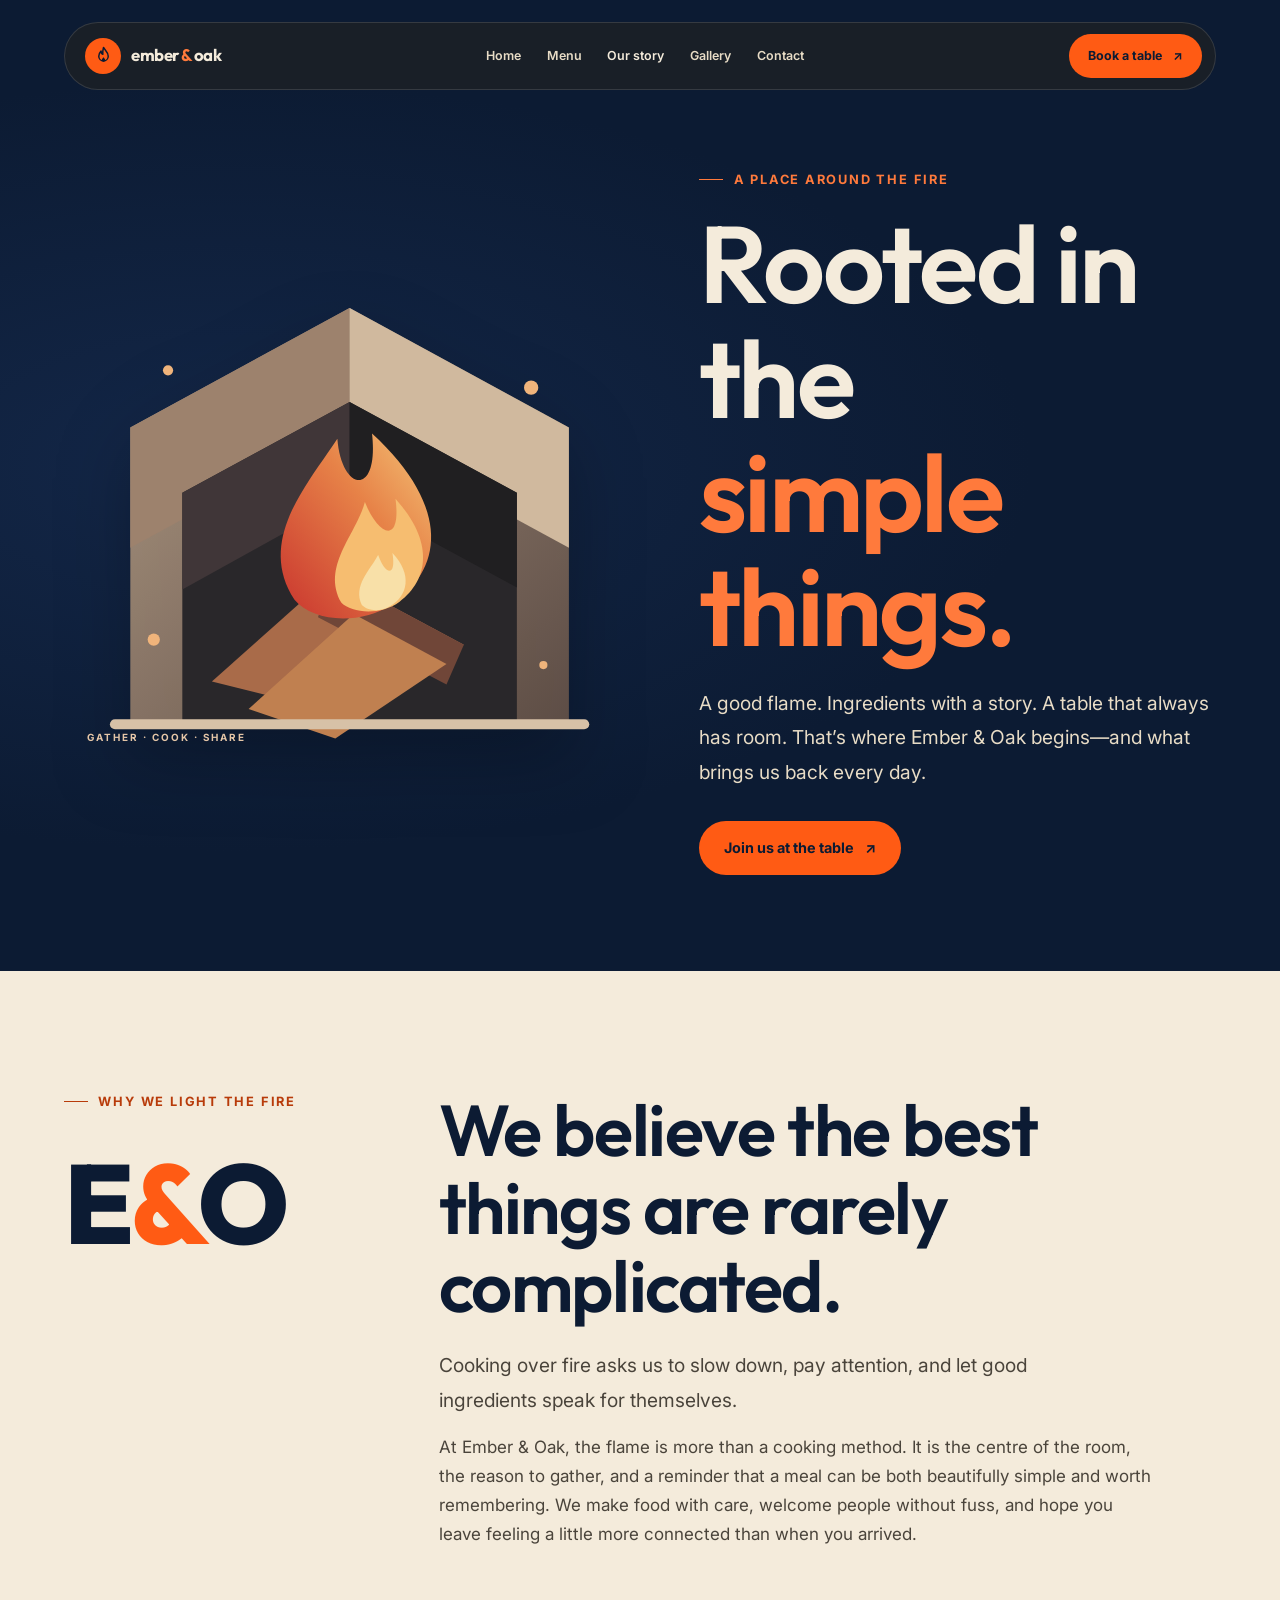
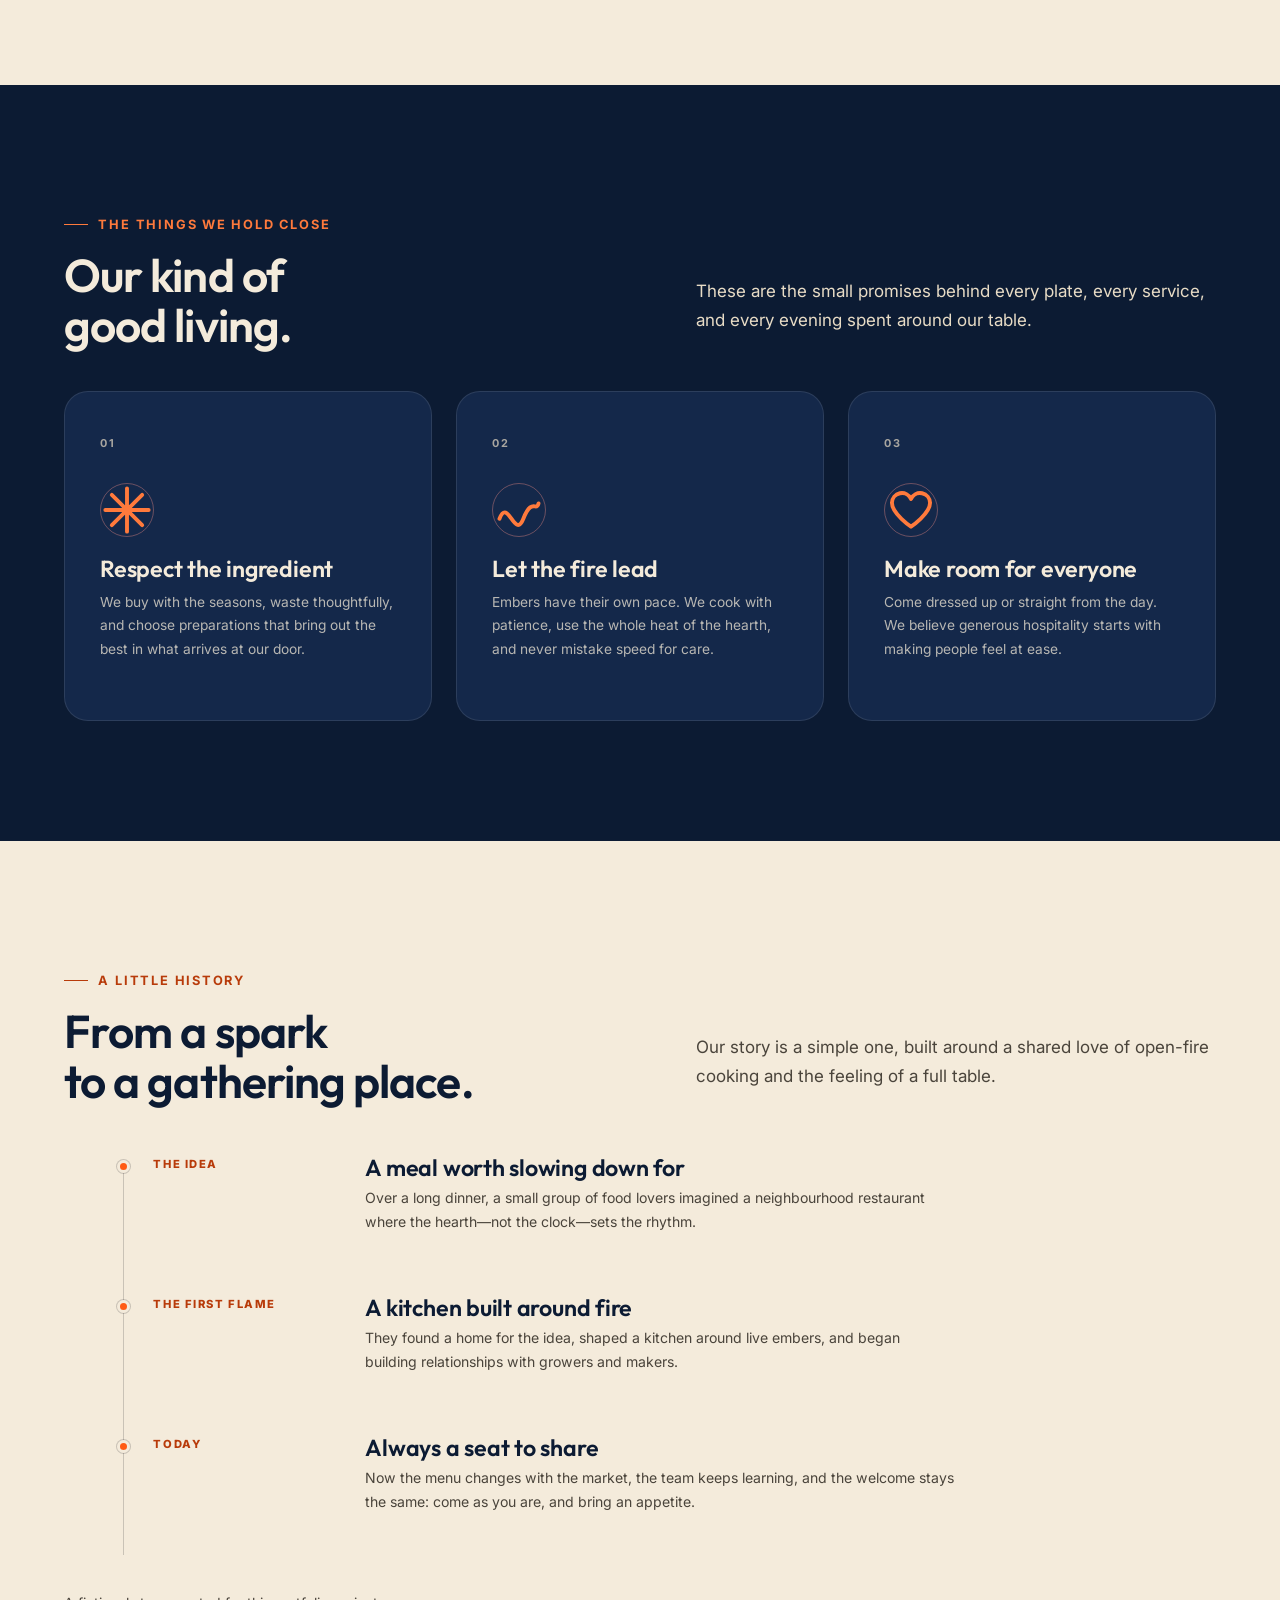
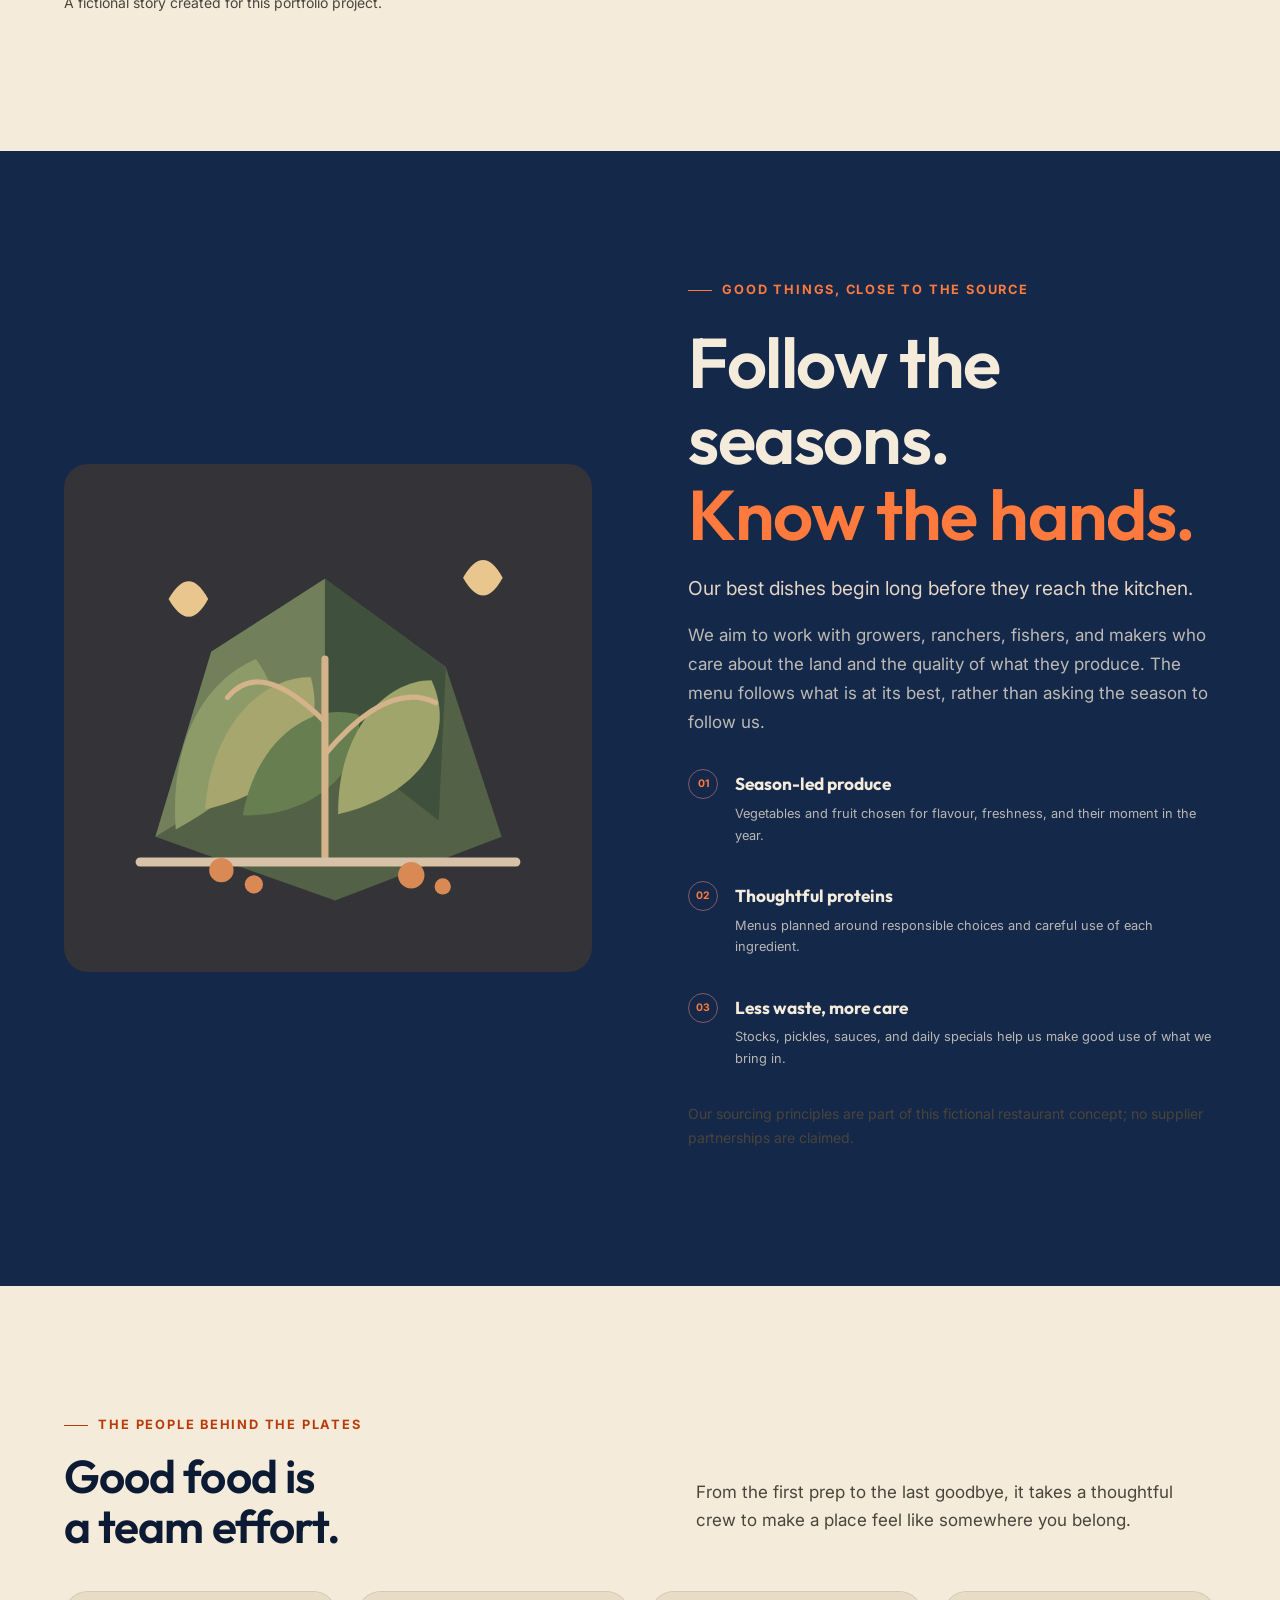
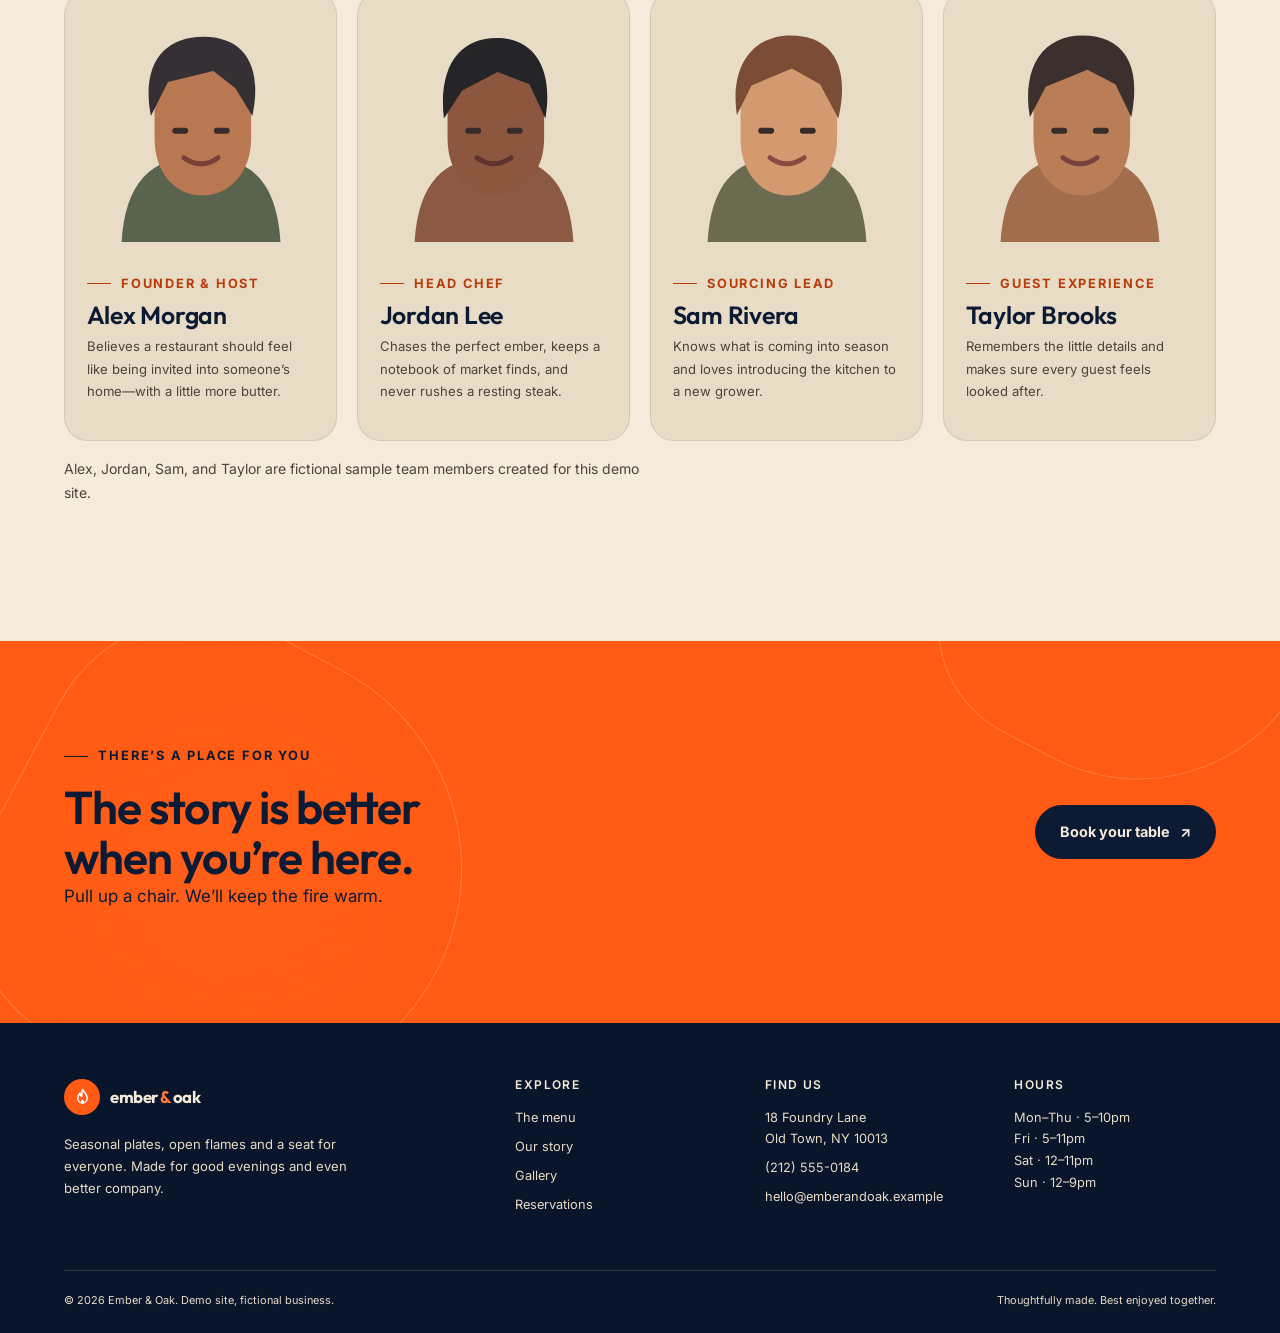
==== commit c83bc23a: "Replace decorative Unicode symbols with accessible vector icons" ====
--- a/about.html
+++ b/about.html
@@ -83,9 +83,9 @@
       <div class="container">
         <div class="section-heading reveal"><div><p class="eyebrow">The things we hold close</p><h2 id="values-title">Our kind of<br>good living.</h2></div><p>These are the small promises behind every plate, every service, and every evening spent around our table.</p></div>
         <div class="values-grid">
-          <article class="value-card reveal"><span class="value-number">01</span><div class="value-icon" aria-hidden="true">✳</div><h3>Respect the ingredient</h3><p>We buy with the seasons, waste thoughtfully, and choose preparations that bring out the best in what arrives at our door.</p></article>
-          <article class="value-card reveal reveal-delay-1"><span class="value-number">02</span><div class="value-icon" aria-hidden="true">⌁</div><h3>Let the fire lead</h3><p>Embers have their own pace. We cook with patience, use the whole heat of the hearth, and never mistake speed for care.</p></article>
-          <article class="value-card reveal reveal-delay-2"><span class="value-number">03</span><div class="value-icon" aria-hidden="true">♡</div><h3>Make room for everyone</h3><p>Come dressed up or straight from the day. We believe generous hospitality starts with making people feel at ease.</p></article>
+          <article class="value-card reveal"><span class="value-number">01</span><div class="value-icon" aria-hidden="true"><svg viewBox="0 0 24 24"><path d="M12 2v20M2 12h20M5 5l14 14M19 5 5 19" fill="none" stroke="currentColor" stroke-width="1.8" stroke-linecap="round"/></svg></div><h3>Respect the ingredient</h3><p>We buy with the seasons, waste thoughtfully, and choose preparations that bring out the best in what arrives at our door.</p></article>
+          <article class="value-card reveal reveal-delay-1"><span class="value-number">02</span><div class="value-icon" aria-hidden="true"><svg viewBox="0 0 24 24"><path d="M3 16c4-10 7 10 11 0s6-3 7-7" fill="none" stroke="currentColor" stroke-width="1.8" stroke-linecap="round"/></svg></div><h3>Let the fire lead</h3><p>Embers have their own pace. We cook with patience, use the whole heat of the hearth, and never mistake speed for care.</p></article>
+          <article class="value-card reveal reveal-delay-2"><span class="value-number">03</span><div class="value-icon" aria-hidden="true"><svg viewBox="0 0 24 24"><path d="M20.8 8.7c0 5.1-8.8 11-8.8 11s-8.8-5.9-8.8-11a4.6 4.6 0 0 1 8.8-1.8 4.6 4.6 0 0 1 8.8 1.8Z" fill="none" stroke="currentColor" stroke-width="1.8" stroke-linejoin="round"/></svg></div><h3>Make room for everyone</h3><p>Come dressed up or straight from the day. We believe generous hospitality starts with making people feel at ease.</p></article>
         </div>
       </div>
     </section>
--- a/css/styles.css
+++ b/css/styles.css
@@ -2,28 +2,16 @@
    Portfolio sample 01. Mobile-first, accessible, and dependency-free. */
 :root {
   color-scheme: dark;
-  --charcoal: #1F2124;
-  --charcoal-soft: #2B2E33;
-  --white: #FFFFFF;
-  --paper: #F6F4F0;
-  --accent: #D3342F;
-  --accent-dark: #A92724;
-  --accent-warm: #F08C69;
-  --paper-muted: #5C5954;
-  --muted: #B8B8B5;
-  --line: rgba(255,255,255,.12);
-  --font-heading: 'Outfit', 'Arial Rounded MT Bold', sans-serif;
-  --font-body: 'Inter', Arial, sans-serif;
-  --space-1: .5rem;
-  --space-2: 1rem;
-  --space-3: 1.5rem;
-  --space-4: 2rem;
-  --space-5: 3rem;
-  --space-6: 4rem;
-  --space-7: 6rem;
-  --radius-card: 24px;
-  --ease: cubic-bezier(.22,.61,.36,1);
-  --content: 1160px;
+  --ink: #0C1B33; --ink-soft: #14284A; --oat: #F4EBDB; --oat-deep: #E8DCC6;
+  --ember: #FF5B14; --ember-hot: #FF7A3C; --ember-deep: #B83B0A;
+  --charcoal: var(--ink); --charcoal-soft: var(--ink-soft); --white: var(--oat); --paper: var(--oat);
+  --accent: var(--ember); --accent-dark: var(--ember-deep); --accent-warm: var(--ember-hot);
+  --paper-muted: #4A443B; --muted: #C9BDAA; --line: rgba(244,235,219,.16);
+  --line-light: rgba(244,235,219,.12); --line-dark: rgba(12,27,51,.14);
+  --font-heading: 'Outfit', 'Arial Rounded MT Bold', sans-serif; --font-body: 'Inter', Arial, sans-serif;
+  --space-1: .5rem; --space-2: 1rem; --space-3: 1.5rem; --space-4: 2rem;
+  --space-5: 3rem; --space-6: 4rem; --space-7: 6rem; --radius-card: 24px;
+  --ease: cubic-bezier(.22,.61,.36,1); --content: 1320px;
 }
 *, *::before, *::after { box-sizing: border-box; }
 html { scroll-behavior: smooth; scroll-padding-top: 6rem; }
@@ -33,7 +21,7 @@
 a { color: inherit; text-decoration: none; }
 button, a { -webkit-tap-highlight-color: transparent; }
 button { color: inherit; }
-:focus-visible { outline: 3px solid #F1A39F; outline-offset: 4px; }
+:focus-visible { outline: 3px solid var(--ember-hot); outline-offset: 4px; }
 ::selection { background: var(--accent); color: var(--white); }
 @view-transition { navigation: auto; }
 ::view-transition-group(root) { animation-duration: .45s; }
@@ -45,7 +33,7 @@
 .container { width: min(calc(100% - 2.5rem), var(--content)); margin-inline: auto; }
 .section { padding-block: var(--space-6); }
 .section--paper { background: var(--paper); color: var(--charcoal); }
-.eyebrow { display: inline-flex; align-items: center; gap: .65rem; margin: 0 0 1rem; color: #F08C86; font-size: .72rem; font-weight: 700; letter-spacing: .18em; text-transform: uppercase; }
+.eyebrow { display: inline-flex; align-items: center; gap: .65rem; margin: 0 0 1rem; color: var(--ember-hot); font-size: .72rem; font-weight: 700; letter-spacing: .18em; text-transform: uppercase; }
 .eyebrow::before { width: 24px; height: 1px; background: currentColor; content: ''; }
 .section--paper .eyebrow { color: var(--accent-dark); }
 h1, h2, h3, h4 { margin: 0; font-family: var(--font-heading); font-weight: 600; letter-spacing: -.025em; line-height: 1.08; }
@@ -53,18 +41,18 @@
 h2 { font-size: clamp(2.35rem, 7vw, 4.5rem); }
 h3 { font-size: clamp(1.45rem, 3vw, 2rem); }
 p { margin: 0 0 1rem; }
-.lead { max-width: 620px; color: #D0D0CD; font-size: clamp(1.05rem, 2vw, 1.2rem); line-height: 1.8; }
-.section--paper .lead { color: #5C5B58; }
+.lead { max-width: 620px; color: var(--oat-deep); font-size: clamp(1.05rem, 2vw, 1.2rem); line-height: 1.8; }
+.section--paper .lead { color: #4A443B; }
 .section-heading { display: flex; flex-direction: column; gap: 1rem; margin-bottom: 2.5rem; }
-.section-heading > p { max-width: 520px; color: #BDBDB9; }
-.section--paper .section-heading > p { color: #66635F; }
+.section-heading > p { max-width: 520px; color: var(--oat-deep); }
+.section--paper .section-heading > p { color: #4A443B; }
 .btn { display: inline-flex; min-height: 52px; align-items: center; justify-content: center; gap: .65rem; padding: .85rem 1.5rem; border: 1px solid transparent; border-radius: 999px; background: var(--accent); color: var(--white); font-size: .9rem; font-weight: 700; transition: transform .3s var(--ease), background .3s var(--ease), box-shadow .3s var(--ease); cursor: pointer; }
-.btn:hover { transform: translateY(-3px); background: #E0443F; box-shadow: 0 12px 28px rgba(211,52,47,.22); }
+.btn:hover { transform: translateY(-3px); background: var(--ember-hot); box-shadow: 0 12px 28px rgba(211,52,47,.22); }
 .btn:active { transform: translateY(0) scale(.98); }
 .btn--outline { border-color: rgba(255,255,255,.35); background: transparent; }
 .btn--outline:hover { border-color: var(--white); background: rgba(255,255,255,.08); box-shadow: none; }
 .btn--dark { background: var(--charcoal); }
-.btn--dark:hover { background: #36393E; }
+.btn--dark:hover { background: var(--ink-soft); }
 .text-link { display: inline-flex; align-items: center; gap: .55rem; font-size: .9rem; font-weight: 700; }
 .text-link span { color: var(--accent); transition: transform .25s var(--ease); }
 .text-link:hover span { transform: translateX(5px); }
@@ -76,24 +64,24 @@
 .brand-mark { display: grid; width: 36px; height: 36px; place-items: center; border-radius: 50%; background: var(--accent); }
 .brand-mark svg { width: 21px; }
 .nav-links { display: none; align-items: center; gap: clamp(1rem, 2vw, 2rem); }
-.nav-links a { color: #D5D5D2; font-size: .78rem; font-weight: 600; transition: color .2s ease; }
+.nav-links a { color: var(--oat-deep); font-size: .78rem; font-weight: 600; transition: color .2s ease; }
 .nav-links a:hover, .nav-links a[aria-current="page"] { color: var(--white); }
 .nav-cta { display: none; min-height: 44px; padding: .65rem 1.15rem; font-size: .78rem; }
 .menu-toggle { display: grid; width: 44px; height: 44px; place-items: center; border: 0; border-radius: 50%; background: var(--charcoal-soft); cursor: pointer; }
 .menu-toggle svg { width: 21px; }
-.mobile-nav { position: absolute; top: calc(100% + .6rem); right: 1.25rem; left: 1.25rem; display: none; padding: .8rem; border: 1px solid var(--line); border-radius: 22px; background: #292B2F; box-shadow: 0 20px 50px rgba(0,0,0,.3); }
+.mobile-nav { position: absolute; top: calc(100% + .6rem); right: 1.25rem; left: 1.25rem; display: none; padding: .8rem; border: 1px solid var(--line); border-radius: 22px; background: var(--ink-soft); box-shadow: 0 20px 50px rgba(0,0,0,.3); }
 .mobile-nav.is-open { display: grid; }
-.mobile-nav a { padding: .85rem 1rem; border-radius: 12px; color: #E7E7E4; font-size: .9rem; font-weight: 600; }
+.mobile-nav a { padding: .85rem 1rem; border-radius: 12px; color: var(--oat); font-size: .9rem; font-weight: 600; }
 .mobile-nav a:hover { background: rgba(255,255,255,.07); }
 
 /* Homepage hero */
-.hero { position: relative; display: grid; min-height: min(900px, 100svh); align-items: center; overflow: hidden; padding: 9rem 0 5rem; isolation: isolate; background: radial-gradient(ellipse at 75% 45%, #49352E 0, #29272A 37%, #1F2124 72%); }
+.hero { position: relative; display: grid; min-height: min(900px, 100svh); align-items: center; overflow: hidden; padding: 9rem 0 5rem; isolation: isolate; background: radial-gradient(ellipse at 75% 45%, var(--ink-soft) 0, var(--ink-soft) 37%, var(--ink) 72%); }
 .hero::before { position: absolute; z-index: -1; inset: 0; background: linear-gradient(90deg, rgba(31,33,36,.98) 0%, rgba(31,33,36,.84) 48%, rgba(31,33,36,.15) 100%); content: ''; }
 .hero-mesh { position: absolute; z-index: -1; inset: 0; width: 100%; height: 100%; opacity: .56; pointer-events: none; }
 .hero-grid { display: grid; align-items: center; gap: 1rem; }
 .hero-copy { position: relative; z-index: 2; max-width: 680px; }
 .hero h1 { max-width: 760px; }
-.hero h1 em { color: #F08C69; font-style: normal; }
+.hero h1 em { color: var(--ember-hot); font-style: normal; }
 .hero-copy .lead { max-width: 510px; margin-top: 1.5rem; }
 .hero-actions { display: flex; flex-wrap: wrap; gap: .8rem; margin-top: 2rem; }
 .hero-note { display: flex; align-items: center; gap: .7rem; margin-top: 3rem; color: #C4C2BE; font-size: .75rem; letter-spacing: .04em; }
@@ -118,30 +106,30 @@
 .dish-grid { display: grid; gap: 1rem; }
 .dish-card { overflow: hidden; border: 1px solid rgba(255,255,255,.08); border-radius: var(--radius-card); background: var(--charcoal-soft); transition: transform .4s var(--ease), border-color .4s ease; }
 .dish-card:hover { transform: translateY(-6px); border-color: rgba(211,52,47,.5); }
-.dish-art { display: grid; min-height: 220px; place-items: center; overflow: hidden; background: radial-gradient(circle at 50% 60%, #4C4037, #303033 68%); }
+.dish-art { display: grid; min-height: 220px; place-items: center; overflow: hidden; background: radial-gradient(circle at 50% 60%, var(--ink-soft), var(--ink-soft) 68%); }
 .dish-art svg { width: 100%; max-width: 340px; transition: transform .6s var(--ease); }
 .dish-card:hover .dish-art svg { transform: scale(1.045) rotate(-2deg); }
 .dish-info { display: flex; align-items: flex-start; justify-content: space-between; gap: 1rem; padding: 1.3rem 1.35rem 1.5rem; }
 .dish-info h3 { font-size: 1.35rem; letter-spacing: -.025em; }
-.dish-info p { margin: .4rem 0 0; color: #B9B8B5; font-size: .8rem; }
-.dish-price { color: #F08C86; font-family: var(--font-heading); font-size: 1.15rem; font-weight: 600; white-space: nowrap; }
+.dish-info p { margin: .4rem 0 0; color: var(--oat-deep); font-size: .8rem; }
+.dish-price { color: var(--ember-hot); font-family: var(--font-heading); font-size: 1.15rem; font-weight: 600; white-space: nowrap; }
 
 /* Visit strip */
 .visit-grid { display: grid; gap: 2rem; }
-.visit-card { padding: 1.6rem; border: 1px solid rgba(31,33,36,.12); border-radius: var(--radius-card); background: #ECE9E3; }
+.visit-card { padding: 1.6rem; border: 1px solid rgba(31,33,36,.12); border-radius: var(--radius-card); background: var(--oat-deep); }
 .visit-card h3 { margin-bottom: 1rem; }
-.hours-row { display: flex; justify-content: space-between; gap: 1rem; padding: .65rem 0; border-bottom: 1px solid rgba(31,33,36,.12); color: #5E5B57; font-size: .82rem; }
+.hours-row { display: flex; justify-content: space-between; gap: 1rem; padding: .65rem 0; border-bottom: 1px solid rgba(31,33,36,.12); color: #4A443B; font-size: .82rem; }
 .hours-row:last-child { border: 0; }
 .hours-row strong { color: var(--charcoal); }
 .visit-aside { display: flex; flex-direction: column; justify-content: center; }
-.visit-aside p { max-width: 430px; color: #5E5B57; }
+.visit-aside p { max-width: 430px; color: #4A443B; }
 
 /* Testimonials */
 .quote-grid { display: grid; gap: 1rem; }
 .quote-card { padding: 1.5rem; border: 1px solid var(--line); border-radius: var(--radius-card); background: rgba(255,255,255,.035); }
-.quote-stars { margin-bottom: 1rem; color: #E6A36E; letter-spacing: .15em; }
-.quote-card blockquote { margin: 0 0 1.4rem; color: #E9E8E5; font-family: var(--font-heading); font-size: 1.2rem; line-height: 1.45; }
-.quote-person { color: #AFAEAA; font-size: .75rem; }
+.quote-stars { margin-bottom: 1rem; color: var(--ember-hot); letter-spacing: .15em; }
+.quote-card blockquote { margin: 0 0 1.4rem; color: var(--oat); font-family: var(--font-heading); font-size: 1.2rem; line-height: 1.45; }
+.quote-person { color: var(--oat-deep); font-size: .75rem; }
 
 /* CTA and footer */
 .reservation-cta { position: relative; overflow: hidden; padding-block: 5rem; background: var(--accent); isolation: isolate; }
@@ -152,13 +140,13 @@
 .cta-inner h2 { max-width: 700px; }
 .cta-inner p { max-width: 470px; color: rgba(255,255,255,.84); }
 .cta-inner .btn { background: var(--white); color: var(--charcoal); }
-.site-footer { padding: 3.5rem 0 1.5rem; background: #17191B; }
+.site-footer { padding: 3.5rem 0 1.5rem; background: #08152A; }
 .footer-grid { display: grid; gap: 2rem; padding-bottom: 3rem; }
-.footer-brand p { max-width: 300px; margin-top: 1rem; color: #A6A6A2; font-size: .82rem; }
+.footer-brand p { max-width: 300px; margin-top: 1rem; color: var(--oat-deep); font-size: .82rem; }
 .footer-col h3 { margin-bottom: .9rem; font-family: var(--font-body); font-size: .75rem; letter-spacing: .12em; text-transform: uppercase; }
-.footer-col a, .footer-col p { display: block; margin: .45rem 0; color: #A6A6A2; font-size: .8rem; }
+.footer-col a, .footer-col p { display: block; margin: .45rem 0; color: var(--oat-deep); font-size: .8rem; }
 .footer-col a:hover { color: var(--white); }
-.footer-bottom { display: flex; flex-direction: column; gap: .6rem; padding-top: 1.2rem; border-top: 1px solid var(--line); color: #898985; font-size: .68rem; }
+.footer-bottom { display: flex; flex-direction: column; gap: .6rem; padding-top: 1.2rem; border-top: 1px solid var(--line); color: var(--oat-deep); font-size: .68rem; }
 
 /* Motion enhancements */
 
@@ -188,7 +176,7 @@
   .hero-grid { grid-template-columns: 1.1fr .9fr; }
   .hero-art { right: 1%; bottom: 2%; width: min(52vw, 680px); }
   .hero::before { background: linear-gradient(90deg, rgba(31,33,36,.98) 0%, rgba(31,33,36,.8) 44%, rgba(31,33,36,.08) 100%); }
-  .hero-scroll { position: absolute; right: max(2rem, calc((100vw - var(--content))/2)); bottom: 3rem; display: flex; align-items: center; gap: .7rem; color: #A8A6A2; font-size: .65rem; letter-spacing: .14em; text-transform: uppercase; writing-mode: vertical-rl; }
+  .hero-scroll { position: absolute; right: max(2rem, calc((100vw - var(--content))/2)); bottom: 3rem; display: flex; align-items: center; gap: .7rem; color: var(--oat-deep); font-size: .65rem; letter-spacing: .14em; text-transform: uppercase; writing-mode: vertical-rl; }
   .hero-scroll::after { width: 1px; height: 42px; background: var(--accent); content: ''; }
   .story-grid { grid-template-columns: .95fr 1.05fr; gap: 5rem; }
   .dish-grid { grid-template-columns: repeat(3, minmax(0,1fr)); }
@@ -202,14 +190,14 @@
 
 
 /* Menu page */
-.menu-hero { position: relative; min-height: 610px; display: flex; align-items: center; overflow: hidden; padding: 10rem 0 5rem; background: radial-gradient(ellipse at 76% 48%, #49352E 0, #29272A 38%, #1F2124 74%); isolation: isolate; }
+.menu-hero { position: relative; min-height: 610px; display: flex; align-items: center; overflow: hidden; padding: 10rem 0 5rem; background: radial-gradient(ellipse at 76% 48%, var(--ink-soft) 0, var(--ink-soft) 38%, var(--ink) 74%); isolation: isolate; }
 .menu-hero::before { position: absolute; z-index: -1; inset: 0; background: linear-gradient(90deg, rgba(31,33,36,.97), rgba(31,33,36,.76) 48%, rgba(31,33,36,.2)); content: ''; }
 .menu-hero-inner { display: grid; align-items: center; }
 .menu-hero-copy { position: relative; z-index: 2; max-width: 660px; }
 .menu-hero h1 { font-size: clamp(3.2rem, 10vw, 6.6rem); }
 .menu-hero h1 em { color: var(--accent-warm); font-style: normal; }
 .menu-hero .lead { max-width: 500px; margin-top: 1.4rem; }
-.menu-meta { display: flex; flex-wrap: wrap; align-items: center; gap: .7rem; margin-top: 2rem; color: #C6C1BA; font-size: .68rem; font-weight: 700; letter-spacing: .12em; }
+.menu-meta { display: flex; flex-wrap: wrap; align-items: center; gap: .7rem; margin-top: 2rem; color: var(--oat-deep); font-size: .68rem; font-weight: 700; letter-spacing: .12em; }
 .menu-meta span { color: var(--accent-warm); }
 .menu-hero-art { position: absolute; right: -16%; bottom: -3%; width: min(75vw, 610px); opacity: .78; pointer-events: none; animation: orbit-float 9s ease-in-out infinite; }
 .menu-tabs { position: sticky; z-index: 40; top: 0; overflow-x: auto; border-bottom: 1px solid rgba(255,255,255,.1); background: rgba(31,33,36,.94); backdrop-filter: blur(16px); scrollbar-width: none; }
@@ -220,7 +208,7 @@
 .menu-content { background: var(--charcoal); }
 .menu-section { padding-block: 4.5rem; scroll-margin-top: 5rem; }
 .menu-section-heading { display: flex; flex-direction: column; gap: 1rem; margin-bottom: 2rem; }
-.menu-section-heading > p { max-width: 470px; color: #BDBDB9; }
+.menu-section-heading > p { max-width: 470px; color: var(--oat-deep); }
 .menu-section-heading h2 { font-size: clamp(2.25rem, 6vw, 3.8rem); }
 .menu-list { display: grid; }
 .menu-item { padding: 1.25rem 0; border-bottom: 1px solid rgba(255,255,255,.13); }
@@ -228,19 +216,19 @@
 .menu-item-title { display: flex; align-items: baseline; justify-content: space-between; gap: 1rem; }
 .menu-item-title h3 { font-size: 1.18rem; letter-spacing: -.025em; }
 .menu-item p { margin: .35rem 0 .55rem; color: #B8B7B3; font-size: .84rem; }
-.menu-price { color: #F08C86; font-family: var(--font-heading); font-size: 1.05rem; font-weight: 600; white-space: nowrap; }
+.menu-price { color: var(--ember-hot); font-family: var(--font-heading); font-size: 1.05rem; font-weight: 600; white-space: nowrap; }
 .diet-tags { display: flex; gap: .35rem; }
 .diet-tags span { display: inline-grid; min-width: 25px; height: 22px; place-items: center; padding-inline: .35rem; border: 1px solid rgba(240,140,134,.42); border-radius: 999px; color: #F2A39D; font-size: .62rem; font-weight: 700; }
-.menu-section--fire { background: #29272A; }
+.menu-section--fire { background: var(--ink-soft); }
 .menu-section--fire .menu-section-heading > p { color: #C3BFBA; }
 .fire-feature { display: grid; gap: 1.5rem; align-items: center; }
 .fire-art { overflow: hidden; border-radius: var(--radius-card); background: radial-gradient(circle at 50% 55%, #554034, #302B2A 72%); }
 .fire-art svg { width: 100%; }
 .fire-menu-list .menu-item:first-child { border-top: 1px solid rgba(255,255,255,.13); }
 .menu-section--paper { padding-block: 4.5rem; background: var(--paper); color: var(--charcoal); scroll-margin-top: 5rem; }
-.menu-section--paper .menu-section-heading > p { color: #66635F; }
+.menu-section--paper .menu-section-heading > p { color: #4A443B; }
 .menu-section--paper .menu-item, .menu-section--paper .menu-item:first-child { border-color: rgba(31,33,36,.15); }
-.menu-section--paper .menu-item p { color: #66635F; }
+.menu-section--paper .menu-item p { color: #4A443B; }
 .menu-section--paper .menu-price { color: var(--accent-dark); }
 .menu-section--paper .diet-tags span { border-color: rgba(169,39,36,.35); color: var(--accent-dark); }
 .menu-subheading { margin: 0 0 1rem; font-size: 1.55rem; }
@@ -275,7 +263,7 @@
 
 
 /* Our Story page */
-.about-hero { position:relative; min-height:650px; display:flex; align-items:center; overflow:hidden; padding:10rem 0 5rem; background:radial-gradient(ellipse at 78% 48%, #49352E 0, #29272A 40%, #1F2124 76%); isolation:isolate; }
+.about-hero { position:relative; min-height:650px; display:flex; align-items:center; overflow:hidden; padding:10rem 0 5rem; background:radial-gradient(ellipse at 78% 48%, var(--ink-soft) 0, var(--ink-soft) 40%, var(--ink) 76%); isolation:isolate; }
 .about-hero::before { position:absolute; z-index:-1; inset:0; background:linear-gradient(90deg,rgba(31,33,36,.98),rgba(31,33,36,.78) 48%,rgba(31,33,36,.18)); content:''; }
 .about-hero-inner { display:grid; align-items:center; }
 .about-hero-copy { position:relative; z-index:2; max-width:650px; }
@@ -292,7 +280,7 @@
 .about-intro-copy { max-width:720px; }
 .about-intro-copy h2 { max-width:690px; font-size:clamp(2.5rem,6vw,4.5rem); }
 .about-intro-copy .lead { margin:1.5rem 0 1rem; color:#55524E; }
-.about-intro-copy > p:last-child { color:#66635F; }
+.about-intro-copy > p:last-child { color:#4A443B; }
 .about-values { background:var(--charcoal); }
 .values-grid { display:grid; gap:1rem; }
 .value-card { position:relative; min-height:280px; padding:1.7rem; overflow:hidden; border:1px solid rgba(255,255,255,.1); border-radius:var(--radius-card); background:var(--charcoal-soft); }
@@ -307,9 +295,9 @@
 .timeline-item::before { position:absolute; top:5px; left:2px; width:13px; height:13px; border:3px solid var(--paper); border-radius:50%; background:var(--accent); box-shadow:0 0 0 1px rgba(31,33,36,.2); content:''; }
 .timeline-year { color:var(--accent-dark); font-size:.7rem; font-weight:800; letter-spacing:.14em; text-transform:uppercase; }
 .timeline-item h3 { margin-bottom:.4rem; font-size:1.45rem; }
-.timeline-item p { max-width:590px; color:#66635F; font-size:.88rem; }
+.timeline-item p { max-width:590px; color:#4A443B; font-size:.88rem; }
 .timeline-note,.team-disclaimer,.sourcing-disclaimer { margin-top:1rem; color:#77736D; font-size:.68rem; }
-.about-sourcing { background:#29272A; }
+.about-sourcing { background:var(--ink-soft); }
 .sourcing-grid { display:grid; gap:2rem; align-items:center; }
 .sourcing-art { overflow:hidden; border-radius:var(--radius-card); background:#343337; }
 .sourcing-art svg { width:100%; }
@@ -324,14 +312,14 @@
 .sourcing-disclaimer { color:#9F9B95; }
 .about-team { background:var(--paper); color:var(--charcoal); }
 .team-grid { display:grid; gap:1rem; }
-.team-card { overflow:hidden; border:1px solid rgba(31,33,36,.1); border-radius:var(--radius-card); background:#ECE9E3; }
+.team-card { overflow:hidden; border:1px solid rgba(31,33,36,.1); border-radius:var(--radius-card); background:var(--oat-deep); }
 .team-avatar { display:grid; min-height:205px; place-items:end center; overflow:hidden; background:#DED7CC; }
 .team-avatar svg { width:min(100%,220px); margin-top:1rem; }
 .avatar--two { background:#D8D1C7; }.avatar--three { background:#E2D9CD; }.avatar--four { background:#D9D3C9; }
 .team-card-copy { padding:1.35rem; }
 .team-card-copy .eyebrow { margin-bottom:.45rem; color:var(--accent-dark); }
 .team-card-copy h3 { margin-bottom:.45rem; font-size:1.55rem; }
-.team-card-copy > p:last-child { color:#66635F; font-size:.82rem; }
+.team-card-copy > p:last-child { color:#4A443B; font-size:.82rem; }
 .team-disclaimer { color:#77736D; }
 @media (min-width:640px) {
  .about-hero { min-height:690px; }.about-hero-art { right:-2%; bottom:0; width:min(62vw,650px); }
@@ -480,3 +468,11 @@
 @media (prefers-reduced-motion:reduce) {
   .hero-orbit,.menu-hero-art,.about-hero-art { animation:none !important; }
 }
+
+@media (min-width:1024px) {
+ .menu-tabs { position:fixed; top:50%; left:max(1.5rem,calc((100vw - 1600px)/2)); width:210px; max-height:70vh; overflow:visible; border:1px solid var(--line); border-radius:24px; transform:translateY(-35%); }
+ .menu-tabs-inner { display:grid; width:100%; min-width:0; gap:.35rem; padding:1rem; }
+ .menu-tabs a { padding:.85rem 1rem; }
+ .menu-content { margin-left:clamp(220px,18vw,280px); }
+ .menu-section.container { width:min(calc(100% - 4rem),1120px); margin-inline:auto; }
+}
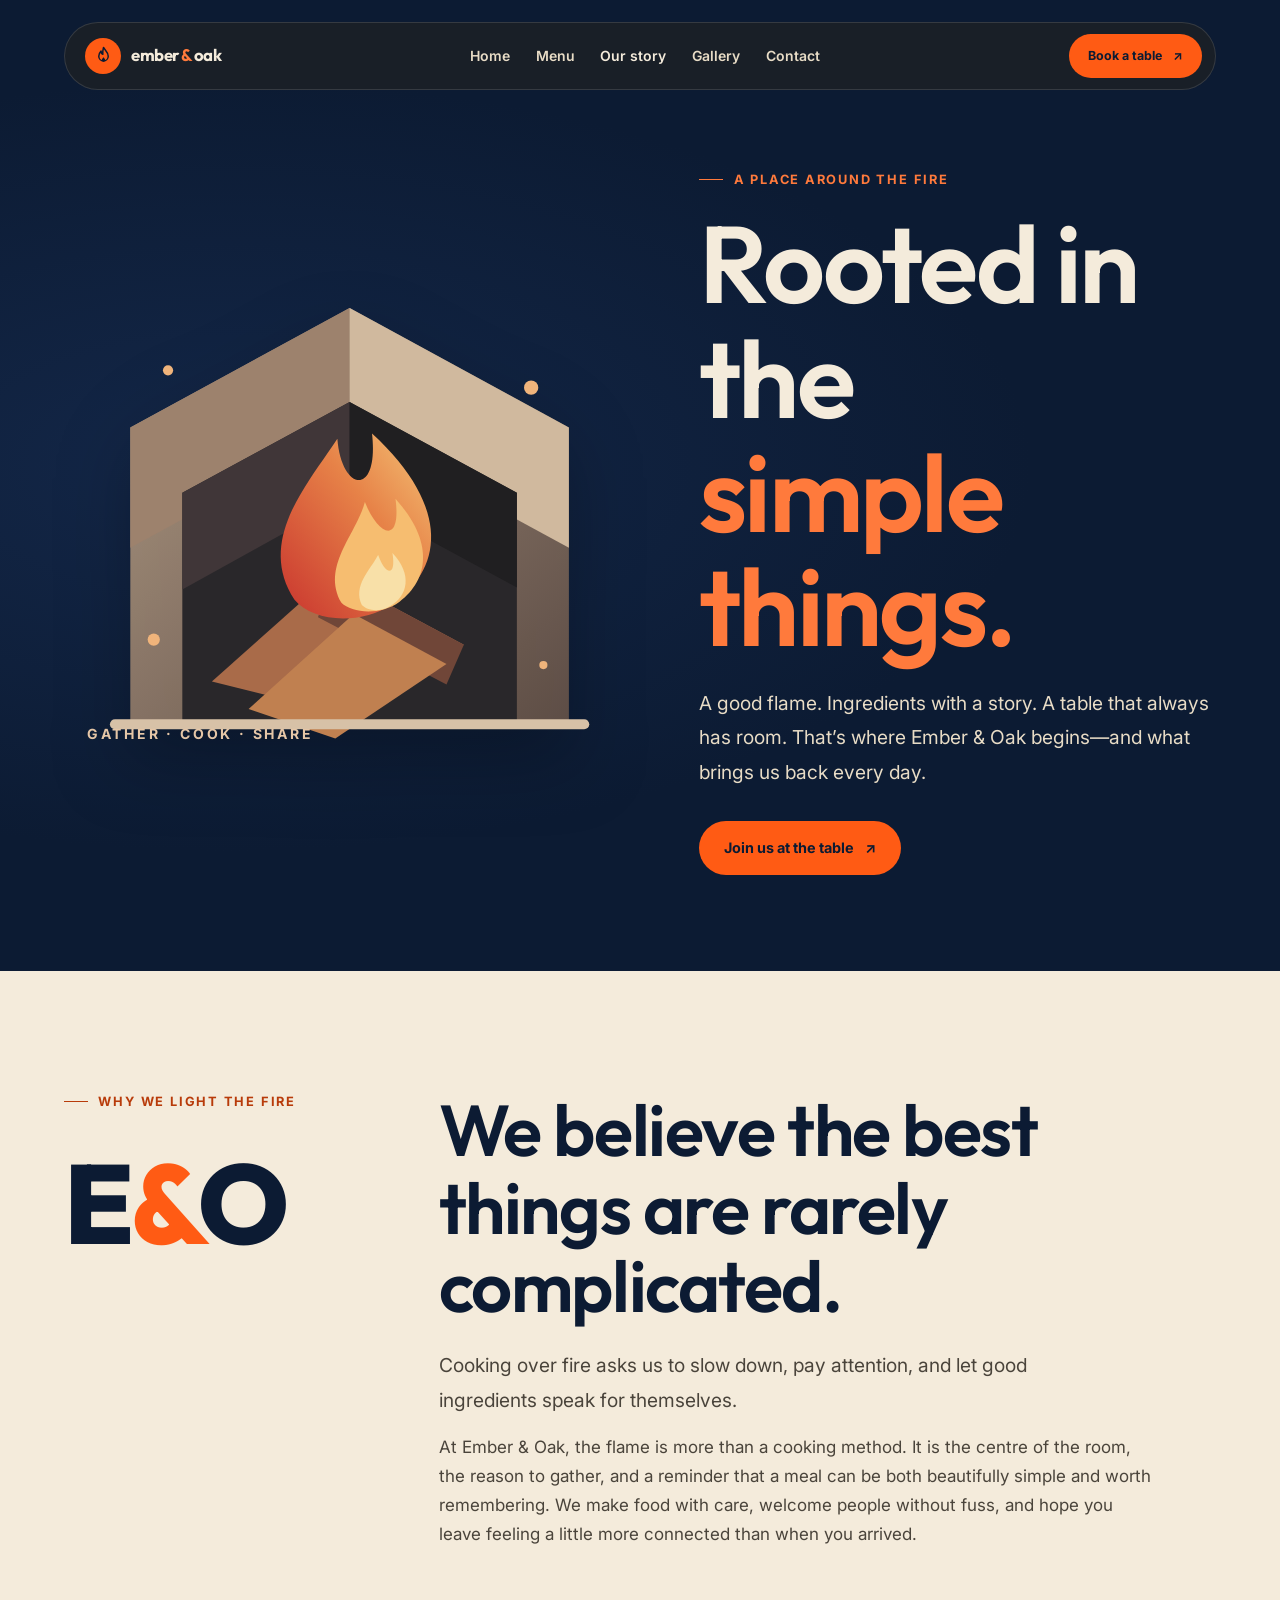
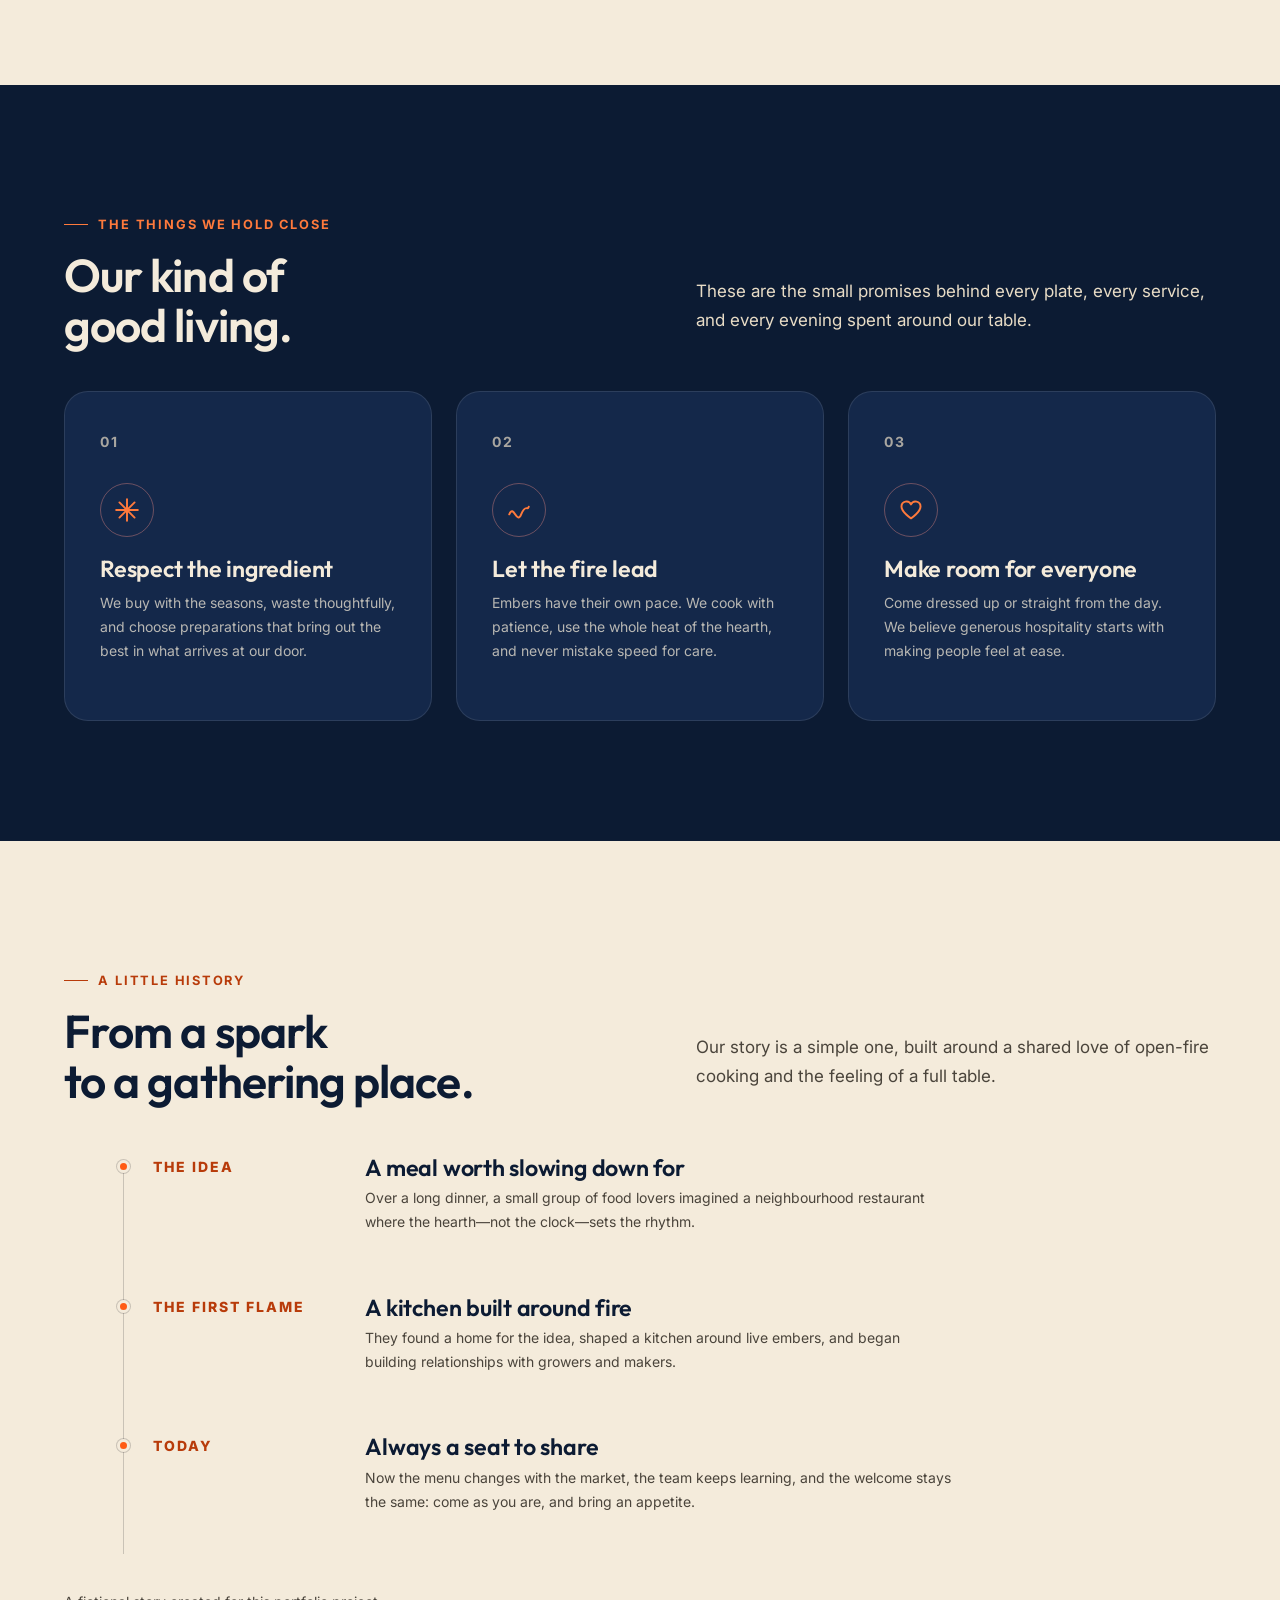
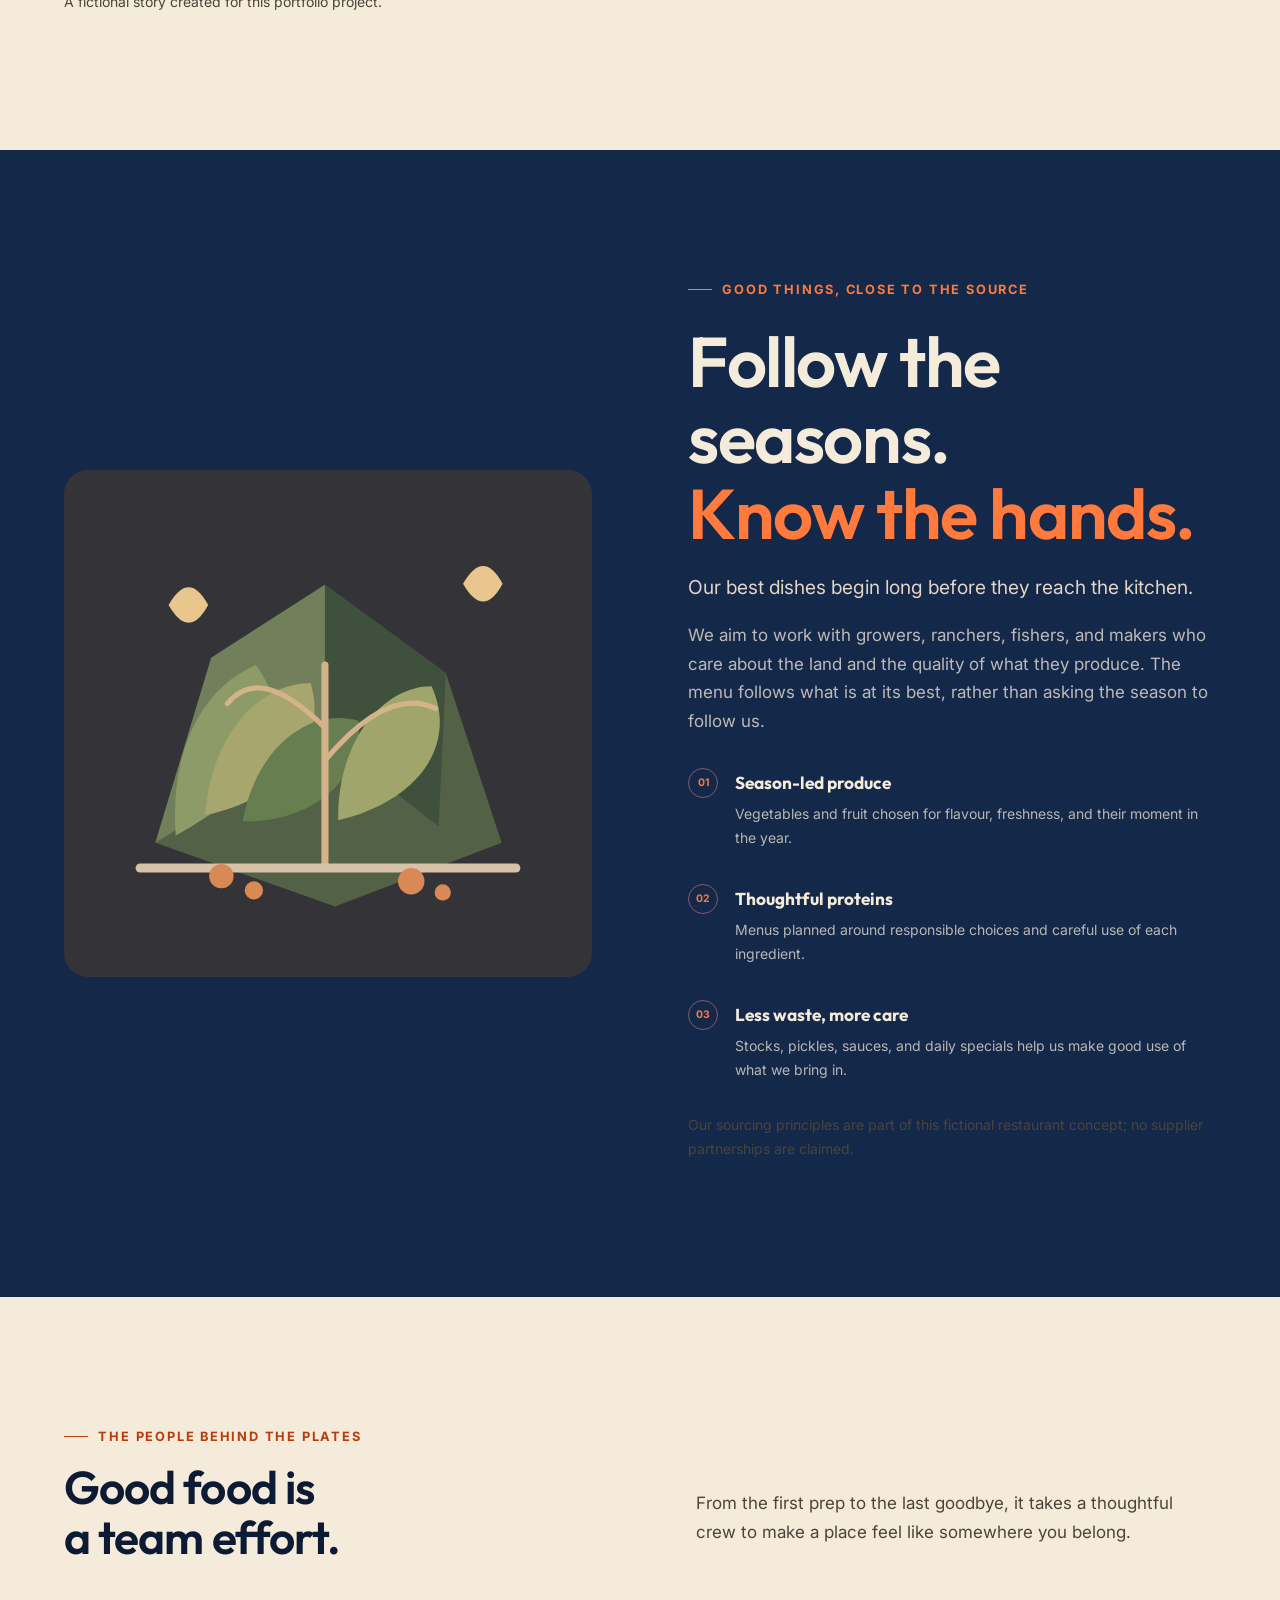
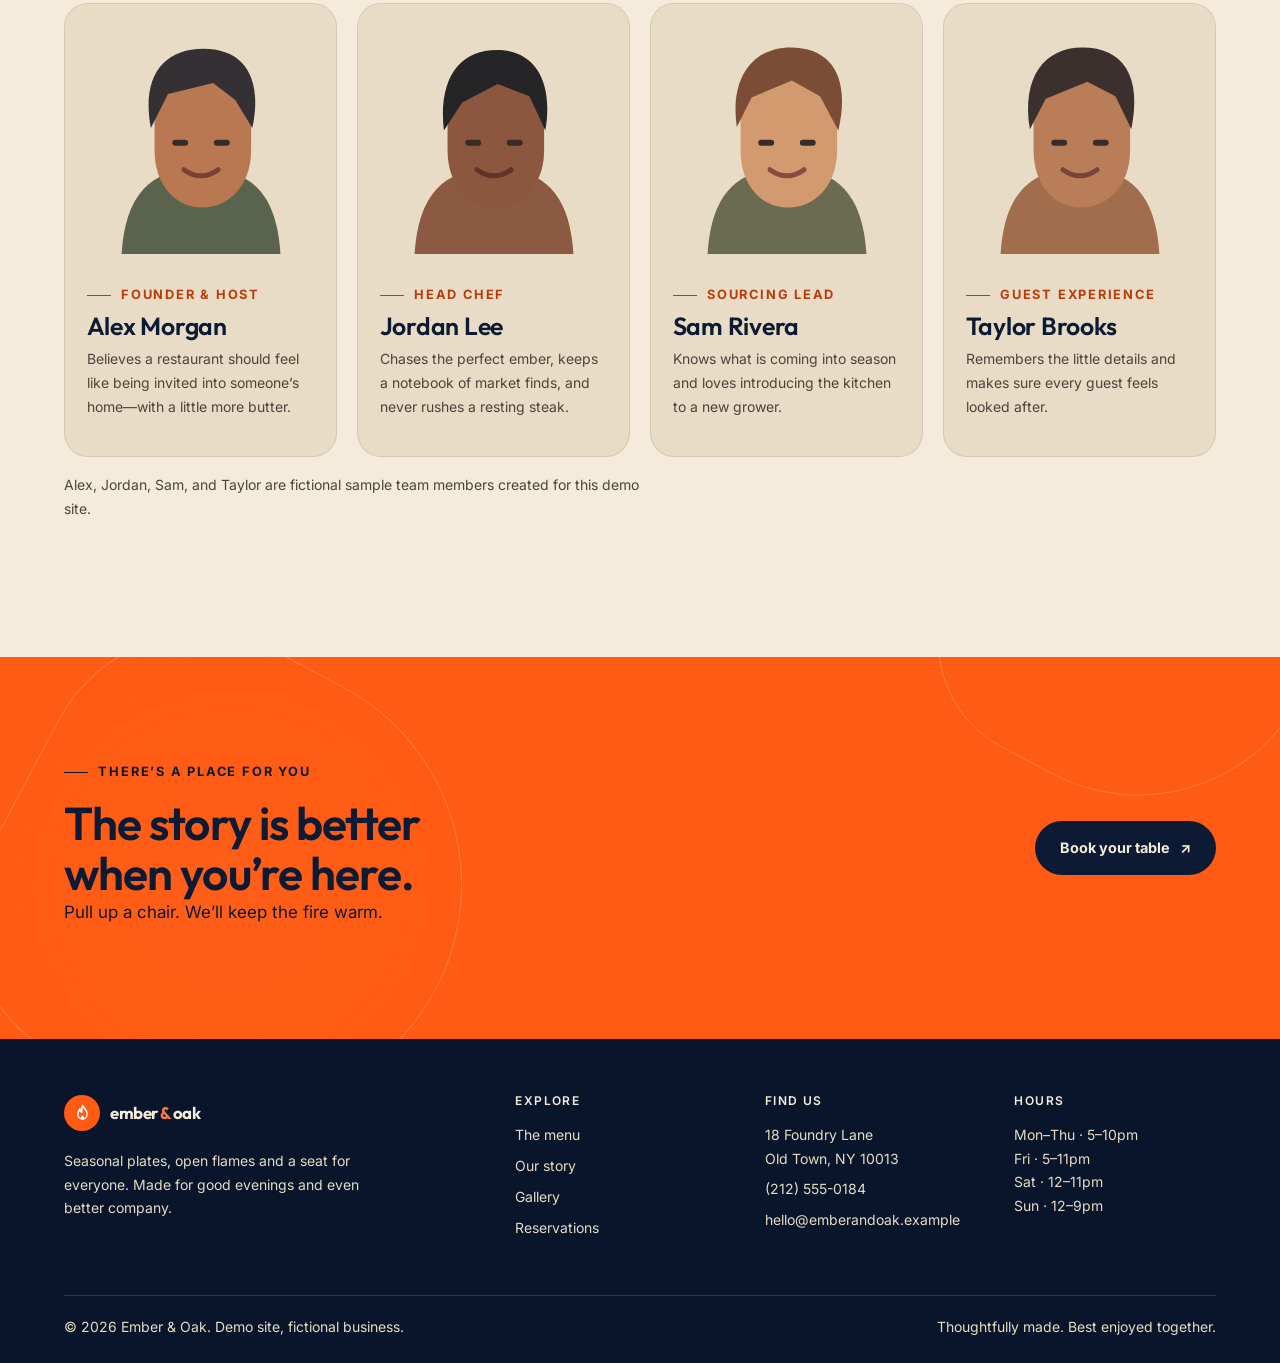
==== commit 63c567b8: "Run reveal-state class before all page stylesheets" ====
--- a/about.html
+++ b/about.html
@@ -9,10 +9,10 @@
   <meta property="og:type" content="website">
   <meta property="og:title" content="Our Story | Ember & Oak">
   <meta property="og:description" content="A little about the fire, the people, and the good things that bring us together.">
+  <script>document.documentElement.classList.add('js')</script>
   <link rel="preconnect" href="https://fonts.googleapis.com">
   <link rel="preconnect" href="https://fonts.gstatic.com" crossorigin>
   <link href="https://fonts.googleapis.com/css2?family=Inter:wght@400;500;600;700&family=Outfit:wght@400;500;600;700;800&display=swap" rel="stylesheet">
-  <script>document.documentElement.classList.add('js')</script>
   <meta property="og:image" content="images/ember-og.svg">
   <link rel="stylesheet" href="css/styles.css">
   <script src="js/main.js" defer></script>
--- a/css/styles.css
+++ b/css/styles.css
@@ -476,3 +476,21 @@
  .menu-content { margin-left:clamp(220px,18vw,280px); }
  .menu-section.container { width:min(calc(100% - 4rem),1120px); margin-inline:auto; }
 }
+
+/* Final desktop composition and readable microcopy safeguards. */
+.hours-note { margin:1.2rem 0 0; color:#4A443B; font-size:.875rem; }
+.accent-text { color:var(--ember-deep); }
+.top-gap { margin-top:2rem; }
+.value-icon svg { width:26px; height:26px; }
+@media (min-width:1024px) {
+  .hero-grid { grid-template-columns:minmax(0,.92fr) minmax(0,1.08fr); gap:3rem; }
+  .hero-art { position:relative; inset:auto; grid-column:2; grid-row:1; width:100%; max-width:680px; opacity:1; justify-self:end; transform:none; }
+  .hero-copy { grid-column:1; grid-row:1; }
+  .footer-col a,.footer-col p,.footer-brand p,.footer-bottom,.nav-links a,.hero-note,.hero-scroll,
+  .menu-tabs a,.menu-meta,.menu-item p,.diet-tags span,.diet-legend,.value-number,.value-card p,
+  .timeline-year,.timeline-item p,.timeline-note,.team-disclaimer,.team-card-copy > p:last-child,
+  .sourcing-list p,.sourcing-disclaimer,.hours-row,.quote-person,.stat span {
+    font-size:max(14px, .875rem);
+  }
+  .about-art-note { font-size:14px; }
+}
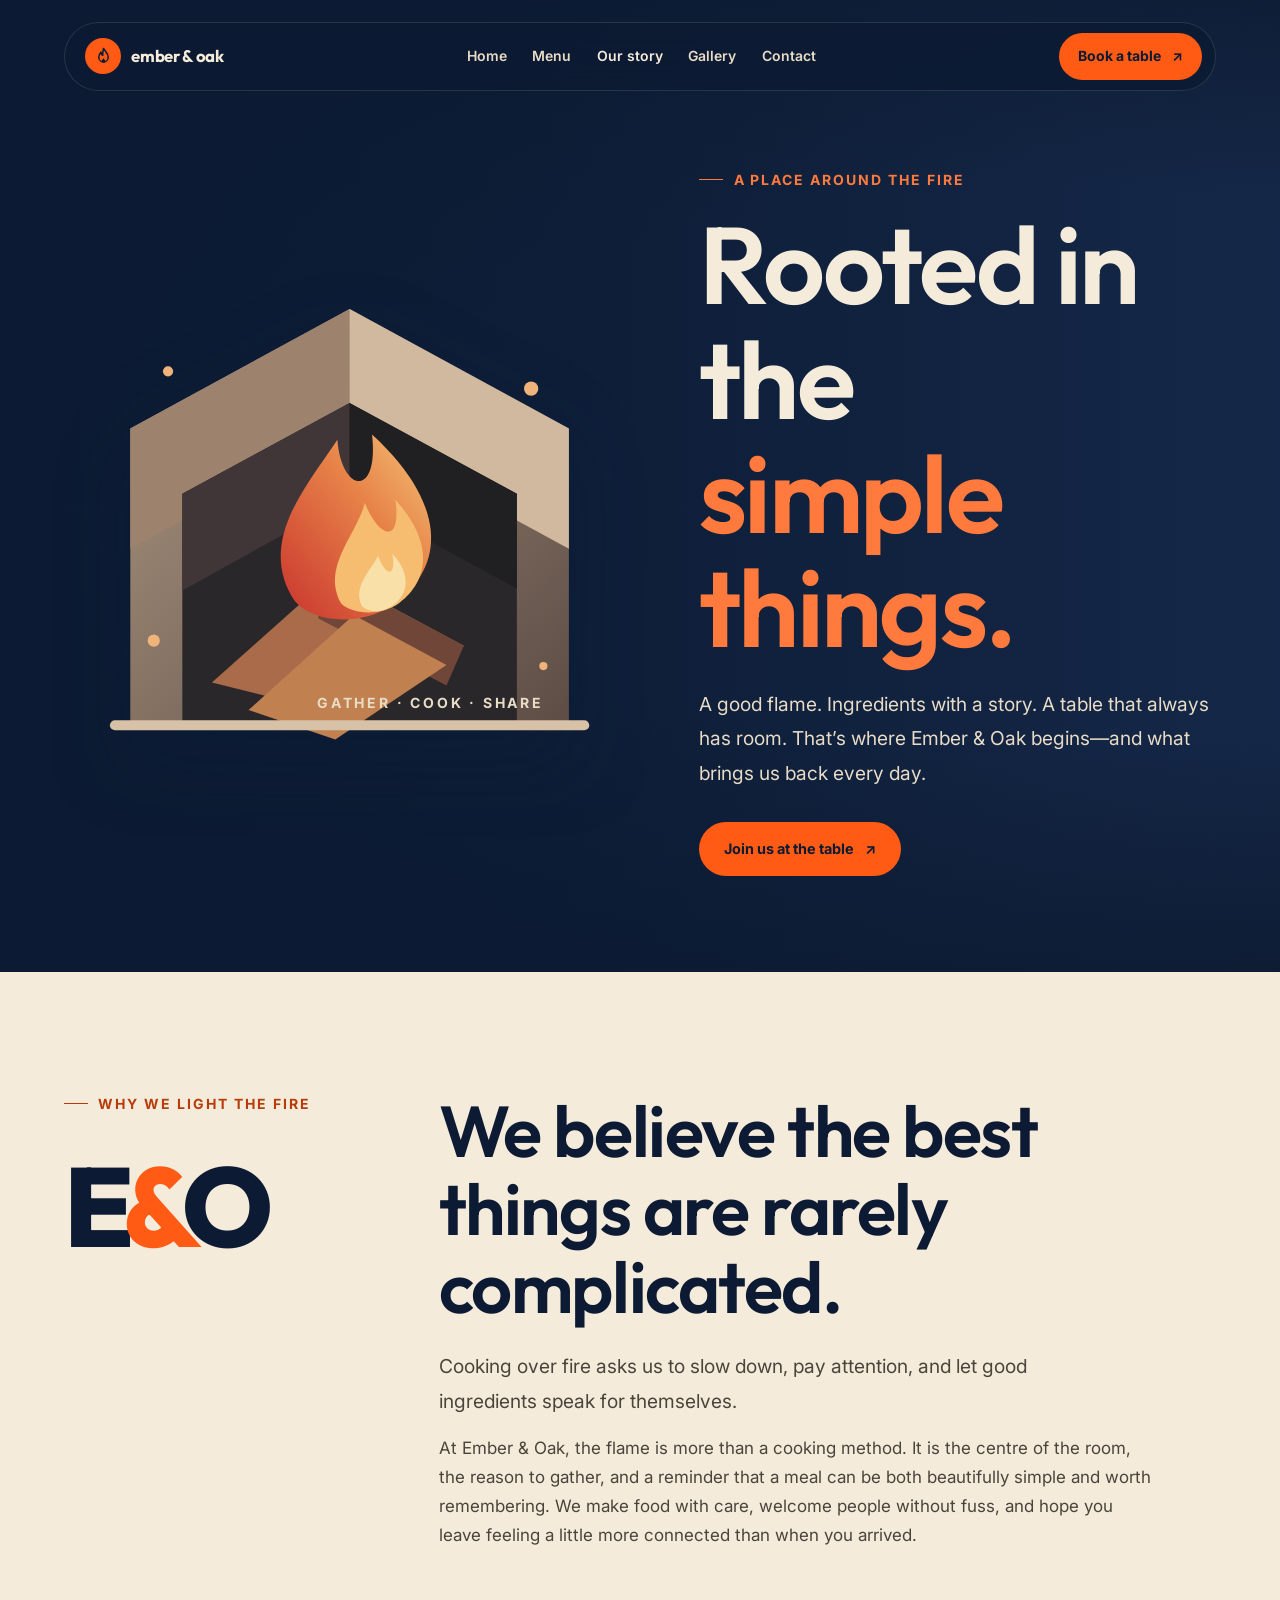
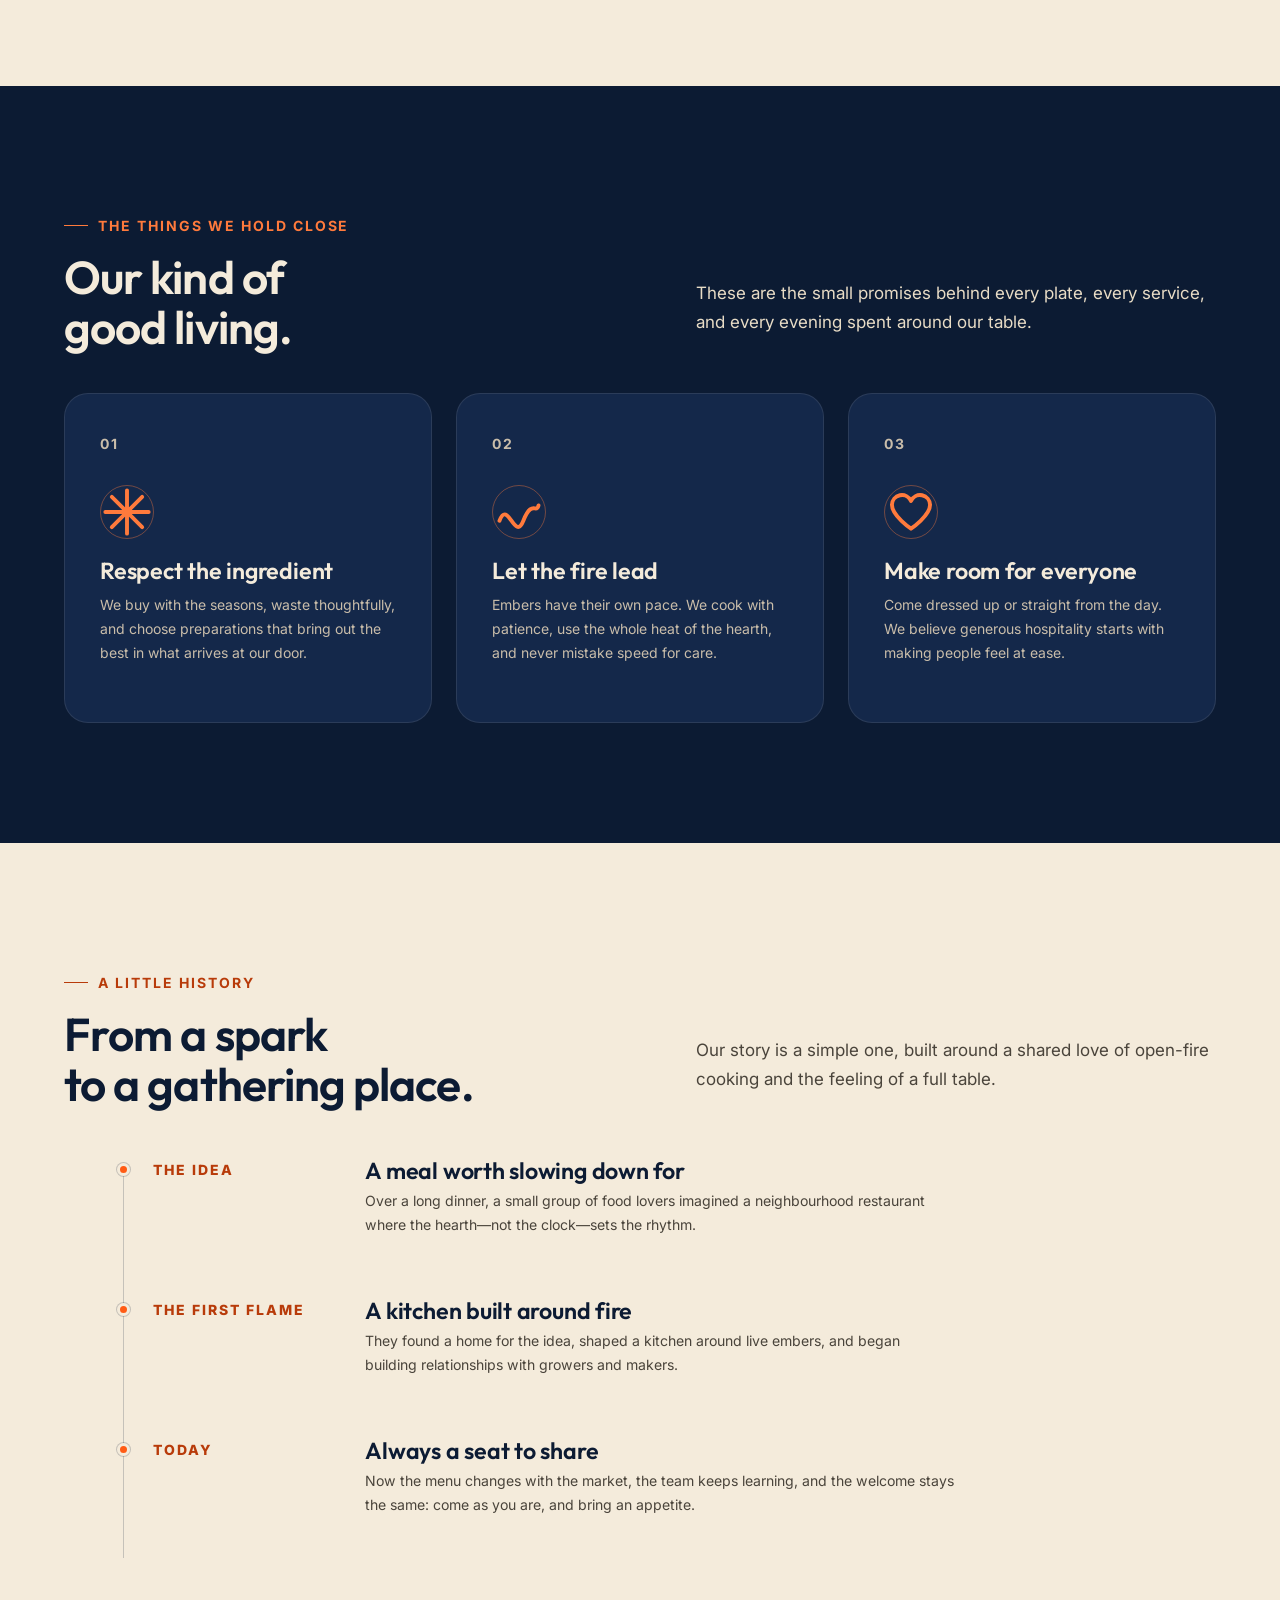
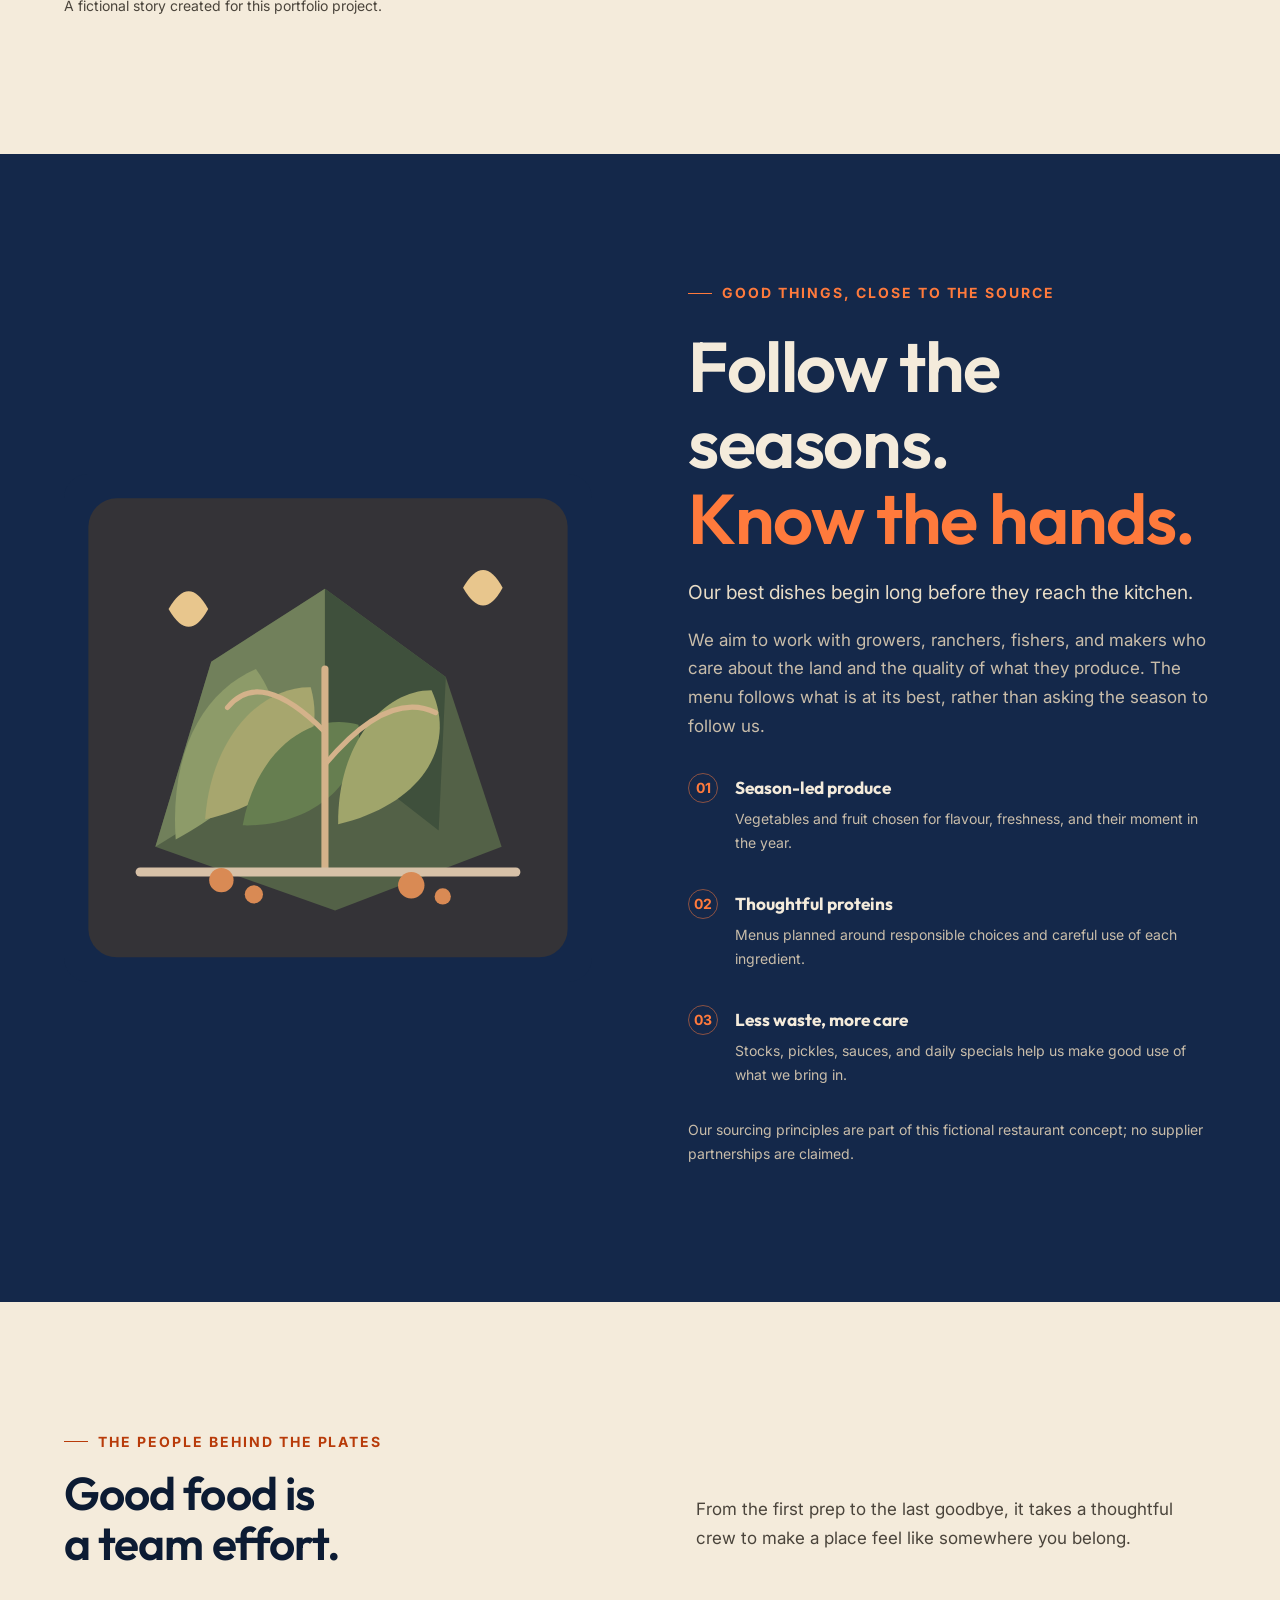
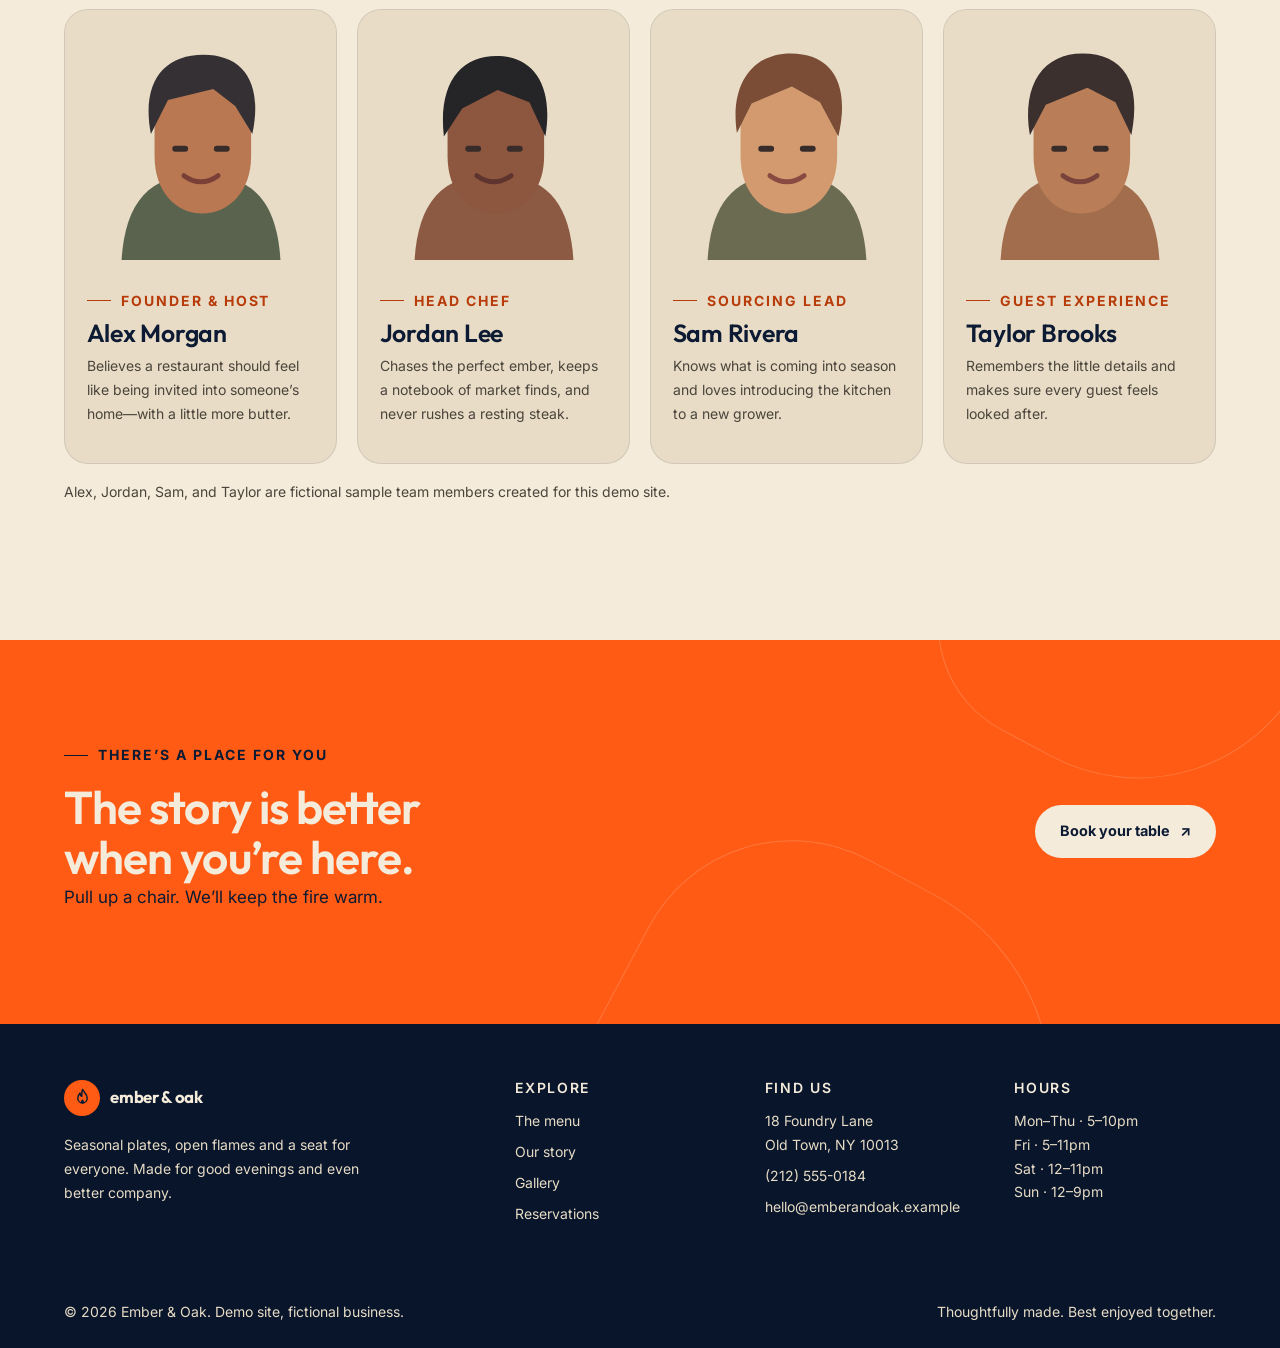
==== commit 3a53158c: "Fix CTA, footer logo, accessible labels and remove stale markup" ====
--- a/about.html
+++ b/about.html
@@ -65,7 +65,7 @@
           <span class="about-art-note">GATHER · COOK · SHARE</span>
         </div>
       </div>
-      <div class="about-hero-grain" aria-hidden="true"></div>
+      
     </section>
 
     <section class="section section--paper" aria-labelledby="belief-title">
@@ -148,7 +148,7 @@
 
     <section class="reservation-cta" aria-labelledby="about-cta-title">
       <div class="container cta-inner reveal">
-        <div><p class="eyebrow" class="eyebrow eyebrow--cta">There’s a place for you</p><h2 id="about-cta-title">The story is better<br>when you’re here.</h2><p>Pull up a chair. We’ll keep the fire warm.</p></div>
+        <div><p class="eyebrow eyebrow--cta">There’s a place for you</p><h2 id="about-cta-title">The story is better<br>when you’re here.</h2><p>Pull up a chair. We’ll keep the fire warm.</p></div>
         <a class="btn" href="reservations.html">Book your table <span aria-hidden="true">↗</span></a>
       </div>
     </section>
@@ -158,7 +158,7 @@
     <div class="container">
       <div class="footer-grid">
         <div class="footer-brand">
-          <a class="brand" href="index.html"><span class="brand-mark" aria-hidden="true"><svg viewBox="0 0 24 24" fill="none"><path d="M12 2.8c1.7 3.1 5.4 5.2 5.4 10a5.4 5.4 0 1 1-10.8 0c0-2.2 1-4.1 2.6-5.8.1 2 1.1 3.1 2 3.6-.2-3.1.1-5.3.8-7.8Z" stroke="white" stroke-width="1.7" stroke-linecap="round" stroke-linejoin="round"/><path d="M12 14.1c1 1.2 1.8 2 1.8 3.1a1.8 1.8 0 1 1-3.6 0c0-.9.6-1.8 1.8-3.1Z" fill="white"/></svg></span><span>ember <span class="brand-ampersand">&</span> oak</span></a>
+          <a class="brand" href="index.html"><span class="brand-mark" aria-hidden="true"><svg viewBox="0 0 24 24" fill="none"><path d="M12 2.8c1.7 3.1 5.4 5.2 5.4 10a5.4 5.4 0 1 1-10.8 0c0-2.2 1-4.1 2.6-5.8.1 2 1.1 3.1 2 3.6-.2-3.1.1-5.3.8-7.8Z" stroke="var(--ink)" stroke-width="1.7" stroke-linecap="round" stroke-linejoin="round"/><path d="M12 14.1c1 1.2 1.8 2 1.8 3.1a1.8 1.8 0 1 1-3.6 0c0-.9.6-1.8 1.8-3.1Z" fill="var(--ink)"/></svg></span><span>ember <span class="brand-ampersand">&</span> oak</span></a>
           <p>Seasonal plates, open flames and a seat for everyone. Made for good evenings and even better company.</p>
         </div>
         <div class="footer-col"><h3>Explore</h3><a href="menu.html">The menu</a><a href="about.html" aria-current="page">Our story</a><a href="gallery.html">Gallery</a><a href="reservations.html">Reservations</a></div>
--- a/css/styles.css
+++ b/css/styles.css
@@ -2,12 +2,12 @@
    Portfolio sample 01. Mobile-first, accessible, and dependency-free. */
 :root {
   color-scheme: dark;
-  --ink: #0C1B33; --ink-soft: #14284A; --oat: #F4EBDB; --oat-deep: #E8DCC6;
-  --ember: #FF5B14; --ember-hot: #FF7A3C; --ember-deep: #B83B0A;
+  --ink: #0C1B33; --ink-rgb: 12,27,51; --ink-soft: #14284A; --oat: #F4EBDB; --oat-rgb: 244,235,219; --oat-deep: #E8DCC6;
+  --ember: #FF5B14; --ember-rgb: 255,91,20; --ember-hot: #FF7A3C; --ember-hot-rgb: 255,122,60; --ember-deep: #B83B0A; --ember-deep-rgb: 184,59,10;
   --charcoal: var(--ink); --charcoal-soft: var(--ink-soft); --white: var(--oat); --paper: var(--oat);
   --accent: var(--ember); --accent-dark: var(--ember-deep); --accent-warm: var(--ember-hot);
-  --paper-muted: #4A443B; --muted: #C9BDAA; --line: rgba(244,235,219,.16);
-  --line-light: rgba(244,235,219,.12); --line-dark: rgba(12,27,51,.14);
+  --paper-muted: #4A443B; --muted: #C9BDAA; --line: var(--line);
+  --line-light: var(--line-light); --line-dark: var(--line-dark);
   --font-heading: 'Outfit', 'Arial Rounded MT Bold', sans-serif; --font-body: 'Inter', Arial, sans-serif;
   --space-1: .5rem; --space-2: 1rem; --space-3: 1.5rem; --space-4: 2rem;
   --space-5: 3rem; --space-6: 4rem; --space-7: 6rem; --radius-card: 24px;
@@ -22,7 +22,7 @@
 button, a { -webkit-tap-highlight-color: transparent; }
 button { color: inherit; }
 :focus-visible { outline: 3px solid var(--ember-hot); outline-offset: 4px; }
-::selection { background: var(--accent); color: var(--white); }
+::selection { background: var(--ember); color: var(--ink); }
 @view-transition { navigation: auto; }
 ::view-transition-group(root) { animation-duration: .45s; }
 @media (prefers-reduced-motion: reduce) {
@@ -33,7 +33,7 @@
 .container { width: min(calc(100% - 2.5rem), var(--content)); margin-inline: auto; }
 .section { padding-block: var(--space-6); }
 .section--paper { background: var(--paper); color: var(--charcoal); }
-.eyebrow { display: inline-flex; align-items: center; gap: .65rem; margin: 0 0 1rem; color: var(--ember-hot); font-size: .72rem; font-weight: 700; letter-spacing: .18em; text-transform: uppercase; }
+.eyebrow { display: inline-flex; align-items: center; gap: .65rem; margin: 0 0 1rem; color: var(--ember-hot); font-size: .875rem; font-weight: 700; letter-spacing: .18em; text-transform: uppercase; }
 .eyebrow::before { width: 24px; height: 1px; background: currentColor; content: ''; }
 .section--paper .eyebrow { color: var(--accent-dark); }
 h1, h2, h3, h4 { margin: 0; font-family: var(--font-heading); font-weight: 600; letter-spacing: -.025em; line-height: 1.08; }
@@ -46,11 +46,11 @@
 .section-heading { display: flex; flex-direction: column; gap: 1rem; margin-bottom: 2.5rem; }
 .section-heading > p { max-width: 520px; color: var(--oat-deep); }
 .section--paper .section-heading > p { color: #4A443B; }
-.btn { display: inline-flex; min-height: 52px; align-items: center; justify-content: center; gap: .65rem; padding: .85rem 1.5rem; border: 1px solid transparent; border-radius: 999px; background: var(--accent); color: var(--white); font-size: .9rem; font-weight: 700; transition: transform .3s var(--ease), background .3s var(--ease), box-shadow .3s var(--ease); cursor: pointer; }
-.btn:hover { transform: translateY(-3px); background: var(--ember-hot); box-shadow: 0 12px 28px rgba(211,52,47,.22); }
+.btn { display: inline-flex; min-height: 52px; align-items: center; justify-content: center; gap: .65rem; padding: .85rem 1.5rem; border: 1px solid transparent; border-radius: 999px; background: var(--ember); color: var(--ink); font-size: .9rem; font-weight: 700; transition: transform .3s var(--ease), background .3s var(--ease), box-shadow .3s var(--ease); cursor: pointer; }
+.btn:hover { transform: translateY(-3px); background: var(--ember-hot); box-shadow: 0 12px 28px rgba(var(--ember-rgb),.22); }
 .btn:active { transform: translateY(0) scale(.98); }
-.btn--outline { border-color: rgba(255,255,255,.35); background: transparent; }
-.btn--outline:hover { border-color: var(--white); background: rgba(255,255,255,.08); box-shadow: none; }
+.btn--outline { border-color: rgba(var(--oat-rgb),.35); background: transparent; }
+.btn--outline:hover { border-color: var(--white); background: rgba(var(--oat-rgb),.08); box-shadow: none; }
 .btn--dark { background: var(--charcoal); }
 .btn--dark:hover { background: var(--ink-soft); }
 .text-link { display: inline-flex; align-items: center; gap: .55rem; font-size: .9rem; font-weight: 700; }
@@ -59,24 +59,24 @@
 
 /* Shared navigation */
 .site-header { position: absolute; z-index: 50; top: 1rem; right: 0; left: 0; }
-.nav-shell { display: flex; min-height: 68px; align-items: center; justify-content: space-between; gap: 1rem; padding: .65rem .8rem .65rem 1.1rem; border: 1px solid rgba(255,255,255,.12); border-radius: 999px; background: rgba(31,33,36,.76); backdrop-filter: blur(18px); }
-.brand { display: inline-flex; align-items: center; gap: .65rem; font-family: var(--font-heading); font-size: 1.05rem; font-weight: 700; letter-spacing: -.035em; white-space: nowrap; }
+.nav-shell { display: flex; min-height: 68px; align-items: center; justify-content: space-between; gap: 1rem; padding: .65rem .8rem .65rem 1.1rem; border: 1px solid rgba(var(--oat-rgb),.12); border-radius: 999px; background: rgba(var(--ink-rgb),.76); backdrop-filter: blur(18px); }
+.brand { display: inline-flex; align-items: center; gap: .65rem; font-family: var(--font-heading); font-size: 1.05rem; font-weight: 700; letter-spacing: -.02em; white-space: nowrap; }
 .brand-mark { display: grid; width: 36px; height: 36px; place-items: center; border-radius: 50%; background: var(--accent); }
 .brand-mark svg { width: 21px; }
 .nav-links { display: none; align-items: center; gap: clamp(1rem, 2vw, 2rem); }
-.nav-links a { color: var(--oat-deep); font-size: .78rem; font-weight: 600; transition: color .2s ease; }
+.nav-links a { color: var(--oat-deep); font-size: .875rem; font-weight: 600; transition: color .2s ease; }
 .nav-links a:hover, .nav-links a[aria-current="page"] { color: var(--white); }
-.nav-cta { display: none; min-height: 44px; padding: .65rem 1.15rem; font-size: .78rem; }
+.nav-cta { display: none; min-height: 44px; padding: .65rem 1.15rem; font-size: .875rem; }
 .menu-toggle { display: grid; width: 44px; height: 44px; place-items: center; border: 0; border-radius: 50%; background: var(--charcoal-soft); cursor: pointer; }
 .menu-toggle svg { width: 21px; }
-.mobile-nav { position: absolute; top: calc(100% + .6rem); right: 1.25rem; left: 1.25rem; display: none; padding: .8rem; border: 1px solid var(--line); border-radius: 22px; background: var(--ink-soft); box-shadow: 0 20px 50px rgba(0,0,0,.3); }
+.mobile-nav { position: absolute; top: calc(100% + .6rem); right: 1.25rem; left: 1.25rem; display: none; padding: .8rem; border: 1px solid var(--line); border-radius: 22px; background: var(--ink-soft); box-shadow: 0 20px 50px rgba(var(--ink-rgb),.3); }
 .mobile-nav.is-open { display: grid; }
 .mobile-nav a { padding: .85rem 1rem; border-radius: 12px; color: var(--oat); font-size: .9rem; font-weight: 600; }
-.mobile-nav a:hover { background: rgba(255,255,255,.07); }
+.mobile-nav a:hover { background: rgba(var(--oat-rgb),.07); }
 
 /* Homepage hero */
 .hero { position: relative; display: grid; min-height: min(900px, 100svh); align-items: center; overflow: hidden; padding: 9rem 0 5rem; isolation: isolate; background: radial-gradient(ellipse at 75% 45%, var(--ink-soft) 0, var(--ink-soft) 37%, var(--ink) 72%); }
-.hero::before { position: absolute; z-index: -1; inset: 0; background: linear-gradient(90deg, rgba(31,33,36,.98) 0%, rgba(31,33,36,.84) 48%, rgba(31,33,36,.15) 100%); content: ''; }
+.hero::before { position: absolute; z-index: -1; inset: 0; background: linear-gradient(90deg, rgba(var(--ink-rgb),.98) 0%, rgba(var(--ink-rgb),.84) 48%, rgba(var(--ink-rgb),.15) 100%); content: ''; }
 .hero-mesh { position: absolute; z-index: -1; inset: 0; width: 100%; height: 100%; opacity: .56; pointer-events: none; }
 .hero-grid { display: grid; align-items: center; gap: 1rem; }
 .hero-copy { position: relative; z-index: 2; max-width: 680px; }
@@ -84,41 +84,41 @@
 .hero h1 em { color: var(--ember-hot); font-style: normal; }
 .hero-copy .lead { max-width: 510px; margin-top: 1.5rem; }
 .hero-actions { display: flex; flex-wrap: wrap; gap: .8rem; margin-top: 2rem; }
-.hero-note { display: flex; align-items: center; gap: .7rem; margin-top: 3rem; color: #C4C2BE; font-size: .75rem; letter-spacing: .04em; }
+.hero-note { display: flex; align-items: center; gap: .7rem; margin-top: 3rem; color: var(--muted); font-size: .875rem; letter-spacing: .04em; }
 .hero-note::before { width: 34px; height: 1px; background: var(--accent); content: ''; }
 .hero-art { position: absolute; right: -16%; bottom: -2%; width: min(76vw, 690px); opacity: .88; pointer-events: none; }
-.hero-art svg { width: 100%; filter: drop-shadow(0 35px 40px rgba(0,0,0,.24)); }
+.hero-art svg { width: 100%; filter: drop-shadow(0 35px 40px rgba(var(--ink-rgb),.24)); }
 .hero-orbit { transform-origin: 50% 50%; animation: orbit-float 9s ease-in-out infinite; }
 @keyframes orbit-float { 0%,100% { transform: translateY(0) rotate(-1deg); } 50% { transform: translateY(-13px) rotate(1deg); } }
 .hero-scroll { display: none; }
 
 /* Home story */
 .story-grid { display: grid; gap: 2rem; align-items: center; }
-.story-art { overflow: hidden; border-radius: var(--radius-card); background: #E8E2D8; }
+.story-art { overflow: hidden; border-radius: var(--radius-card); background: var(--oat-deep); }
 .story-art svg { width: 100%; }
 .story-copy h2 { max-width: 600px; }
 .story-copy .lead { margin-block: 1.3rem; }
 .story-stats { display: flex; flex-wrap: wrap; gap: 2rem; margin-top: 2rem; }
 .stat strong { display: block; font-family: var(--font-heading); font-size: 2rem; line-height: 1; }
-.stat span { color: var(--paper-muted); font-size: .72rem; }
+.stat span { color: var(--paper-muted); font-size: .875rem; }
 
 /* Featured plates */
 .dish-grid { display: grid; gap: 1rem; }
-.dish-card { overflow: hidden; border: 1px solid rgba(255,255,255,.08); border-radius: var(--radius-card); background: var(--charcoal-soft); transition: transform .4s var(--ease), border-color .4s ease; }
-.dish-card:hover { transform: translateY(-6px); border-color: rgba(211,52,47,.5); }
+.dish-card { overflow: hidden; border: 1px solid rgba(var(--oat-rgb),.08); border-radius: var(--radius-card); background: var(--charcoal-soft); transition: transform .4s var(--ease), border-color .4s ease; }
+.dish-card:hover { transform: translateY(-6px); border-color: rgba(var(--ember-rgb),.5); }
 .dish-art { display: grid; min-height: 220px; place-items: center; overflow: hidden; background: radial-gradient(circle at 50% 60%, var(--ink-soft), var(--ink-soft) 68%); }
 .dish-art svg { width: 100%; max-width: 340px; transition: transform .6s var(--ease); }
 .dish-card:hover .dish-art svg { transform: scale(1.045) rotate(-2deg); }
 .dish-info { display: flex; align-items: flex-start; justify-content: space-between; gap: 1rem; padding: 1.3rem 1.35rem 1.5rem; }
 .dish-info h3 { font-size: 1.35rem; letter-spacing: -.025em; }
-.dish-info p { margin: .4rem 0 0; color: var(--oat-deep); font-size: .8rem; }
+.dish-info p { margin: .4rem 0 0; color: var(--oat-deep); font-size: .875rem; }
 .dish-price { color: var(--ember-hot); font-family: var(--font-heading); font-size: 1.15rem; font-weight: 600; white-space: nowrap; }
 
 /* Visit strip */
 .visit-grid { display: grid; gap: 2rem; }
 .visit-card { padding: 1.6rem; border: 1px solid rgba(31,33,36,.12); border-radius: var(--radius-card); background: var(--oat-deep); }
 .visit-card h3 { margin-bottom: 1rem; }
-.hours-row { display: flex; justify-content: space-between; gap: 1rem; padding: .65rem 0; border-bottom: 1px solid rgba(31,33,36,.12); color: #4A443B; font-size: .82rem; }
+.hours-row { display: flex; justify-content: space-between; gap: 1rem; padding: .65rem 0; border-bottom: 1px solid rgba(31,33,36,.12); color: #4A443B; font-size: .875rem; }
 .hours-row:last-child { border: 0; }
 .hours-row strong { color: var(--charcoal); }
 .visit-aside { display: flex; flex-direction: column; justify-content: center; }
@@ -126,27 +126,27 @@
 
 /* Testimonials */
 .quote-grid { display: grid; gap: 1rem; }
-.quote-card { padding: 1.5rem; border: 1px solid var(--line); border-radius: var(--radius-card); background: rgba(255,255,255,.035); }
+.quote-card { padding: 1.5rem; border: 1px solid var(--line); border-radius: var(--radius-card); background: rgba(var(--oat-rgb),.035); }
 .quote-stars { margin-bottom: 1rem; color: var(--ember-hot); letter-spacing: .15em; }
 .quote-card blockquote { margin: 0 0 1.4rem; color: var(--oat); font-family: var(--font-heading); font-size: 1.2rem; line-height: 1.45; }
-.quote-person { color: var(--oat-deep); font-size: .75rem; }
+.quote-person { color: var(--oat-deep); font-size: .875rem; }
 
 /* CTA and footer */
 .reservation-cta { position: relative; overflow: hidden; padding-block: 5rem; background: var(--accent); isolation: isolate; }
-.reservation-cta::before, .reservation-cta::after { position: absolute; z-index: -1; width: 360px; height: 360px; border: 1px solid rgba(255,255,255,.2); border-radius: 42% 58% 61% 39%; content: ''; transform: rotate(28deg); }
+.reservation-cta::before, .reservation-cta::after { position: absolute; z-index: -1; width: 360px; height: 360px; border: 1px solid rgba(var(--oat-rgb),.2); border-radius: 42% 58% 61% 39%; content: ''; transform: rotate(28deg); }
 .reservation-cta::before { top: -220px; right: -40px; }
 .reservation-cta::after { right: 18%; bottom: -300px; width: 460px; height: 460px; }
 .cta-inner { display: flex; flex-direction: column; align-items: flex-start; gap: 1.5rem; }
 .cta-inner h2 { max-width: 700px; }
-.cta-inner p { max-width: 470px; color: rgba(255,255,255,.84); }
+.cta-inner p { max-width: 470px; color: var(--ink); }
 .cta-inner .btn { background: var(--white); color: var(--charcoal); }
 .site-footer { padding: 3.5rem 0 1.5rem; background: #08152A; }
 .footer-grid { display: grid; gap: 2rem; padding-bottom: 3rem; }
-.footer-brand p { max-width: 300px; margin-top: 1rem; color: var(--oat-deep); font-size: .82rem; }
-.footer-col h3 { margin-bottom: .9rem; font-family: var(--font-body); font-size: .75rem; letter-spacing: .12em; text-transform: uppercase; }
-.footer-col a, .footer-col p { display: block; margin: .45rem 0; color: var(--oat-deep); font-size: .8rem; }
+.footer-brand p { max-width: 300px; margin-top: 1rem; color: var(--oat-deep); font-size: .875rem; }
+.footer-col h3 { margin-bottom: .9rem; font-family: var(--font-body); font-size: .875rem; letter-spacing: .12em; text-transform: uppercase; }
+.footer-col a, .footer-col p { display: block; margin: .45rem 0; color: var(--oat-deep); font-size: .875rem; }
 .footer-col a:hover { color: var(--white); }
-.footer-bottom { display: flex; flex-direction: column; gap: .6rem; padding-top: 1.2rem; border-top: 1px solid var(--line); color: var(--oat-deep); font-size: .68rem; }
+.footer-bottom { display: flex; flex-direction: column; gap: .6rem; padding-top: 1.2rem; border-top: 1px solid var(--line); color: var(--oat-deep); font-size: .875rem; }
 
 /* Motion enhancements */
 
@@ -175,8 +175,8 @@
   .hero { min-height: 820px; }
   .hero-grid { grid-template-columns: 1.1fr .9fr; }
   .hero-art { right: 1%; bottom: 2%; width: min(52vw, 680px); }
-  .hero::before { background: linear-gradient(90deg, rgba(31,33,36,.98) 0%, rgba(31,33,36,.8) 44%, rgba(31,33,36,.08) 100%); }
-  .hero-scroll { position: absolute; right: max(2rem, calc((100vw - var(--content))/2)); bottom: 3rem; display: flex; align-items: center; gap: .7rem; color: var(--oat-deep); font-size: .65rem; letter-spacing: .14em; text-transform: uppercase; writing-mode: vertical-rl; }
+  .hero::before { background: linear-gradient(90deg, rgba(var(--ink-rgb),.98) 0%, rgba(var(--ink-rgb),.8) 44%, rgba(var(--ink-rgb),.08) 100%); }
+  .hero-scroll { position: absolute; right: max(2rem, calc((100vw - var(--content))/2)); bottom: 3rem; display: flex; align-items: center; gap: .7rem; color: var(--oat-deep); font-size: .875rem; letter-spacing: .14em; text-transform: uppercase; writing-mode: vertical-rl; }
   .hero-scroll::after { width: 1px; height: 42px; background: var(--accent); content: ''; }
   .story-grid { grid-template-columns: .95fr 1.05fr; gap: 5rem; }
   .dish-grid { grid-template-columns: repeat(3, minmax(0,1fr)); }
@@ -191,19 +191,19 @@
 
 /* Menu page */
 .menu-hero { position: relative; min-height: 610px; display: flex; align-items: center; overflow: hidden; padding: 10rem 0 5rem; background: radial-gradient(ellipse at 76% 48%, var(--ink-soft) 0, var(--ink-soft) 38%, var(--ink) 74%); isolation: isolate; }
-.menu-hero::before { position: absolute; z-index: -1; inset: 0; background: linear-gradient(90deg, rgba(31,33,36,.97), rgba(31,33,36,.76) 48%, rgba(31,33,36,.2)); content: ''; }
+.menu-hero::before { position: absolute; z-index: -1; inset: 0; background: linear-gradient(90deg, rgba(var(--ink-rgb),.97), rgba(var(--ink-rgb),.76) 48%, rgba(var(--ink-rgb),.2)); content: ''; }
 .menu-hero-inner { display: grid; align-items: center; }
 .menu-hero-copy { position: relative; z-index: 2; max-width: 660px; }
 .menu-hero h1 { font-size: clamp(3.2rem, 10vw, 6.6rem); }
 .menu-hero h1 em { color: var(--accent-warm); font-style: normal; }
 .menu-hero .lead { max-width: 500px; margin-top: 1.4rem; }
-.menu-meta { display: flex; flex-wrap: wrap; align-items: center; gap: .7rem; margin-top: 2rem; color: var(--oat-deep); font-size: .68rem; font-weight: 700; letter-spacing: .12em; }
+.menu-meta { display: flex; flex-wrap: wrap; align-items: center; gap: .7rem; margin-top: 2rem; color: var(--oat-deep); font-size: .875rem; font-weight: 700; letter-spacing: .12em; }
 .menu-meta span { color: var(--accent-warm); }
 .menu-hero-art { position: absolute; right: -16%; bottom: -3%; width: min(75vw, 610px); opacity: .78; pointer-events: none; animation: orbit-float 9s ease-in-out infinite; }
-.menu-tabs { position: sticky; z-index: 40; top: 0; overflow-x: auto; border-bottom: 1px solid rgba(255,255,255,.1); background: rgba(31,33,36,.94); backdrop-filter: blur(16px); scrollbar-width: none; }
+.menu-tabs { position: sticky; z-index: 40; top: 0; overflow-x: auto; border-bottom: 1px solid rgba(var(--oat-rgb),.1); background: rgba(var(--ink-rgb),.94); backdrop-filter: blur(16px); scrollbar-width: none; }
 .menu-tabs::-webkit-scrollbar { display: none; }
 .menu-tabs-inner { display: flex; width: max-content; min-width: min(100%, 1160px); gap: .35rem; padding-block: .8rem; }
-.menu-tabs a { flex: 0 0 auto; padding: .62rem 1rem; border-radius: 999px; color: #C4C2BE; font-size: .78rem; font-weight: 600; transition: background .25s ease, color .25s ease; }
+.menu-tabs a { flex: 0 0 auto; padding: .62rem 1rem; border-radius: 999px; color: var(--muted); font-size: .875rem; font-weight: 600; transition: background .25s ease, color .25s ease; }
 .menu-tabs a:hover, .menu-tabs a.is-active { background: var(--accent); color: var(--white); }
 .menu-content { background: var(--charcoal); }
 .menu-section { padding-block: 4.5rem; scroll-margin-top: 5rem; }
@@ -211,34 +211,34 @@
 .menu-section-heading > p { max-width: 470px; color: var(--oat-deep); }
 .menu-section-heading h2 { font-size: clamp(2.25rem, 6vw, 3.8rem); }
 .menu-list { display: grid; }
-.menu-item { padding: 1.25rem 0; border-bottom: 1px solid rgba(255,255,255,.13); }
-.menu-item:first-child { border-top: 1px solid rgba(255,255,255,.13); }
+.menu-item { padding: 1.25rem 0; border-bottom: 1px solid rgba(var(--oat-rgb),.13); }
+.menu-item:first-child { border-top: 1px solid rgba(var(--oat-rgb),.13); }
 .menu-item-title { display: flex; align-items: baseline; justify-content: space-between; gap: 1rem; }
 .menu-item-title h3 { font-size: 1.18rem; letter-spacing: -.025em; }
-.menu-item p { margin: .35rem 0 .55rem; color: #B8B7B3; font-size: .84rem; }
+.menu-item p { margin: .35rem 0 .55rem; color: var(--muted); font-size: .875rem; }
 .menu-price { color: var(--ember-hot); font-family: var(--font-heading); font-size: 1.05rem; font-weight: 600; white-space: nowrap; }
 .diet-tags { display: flex; gap: .35rem; }
-.diet-tags span { display: inline-grid; min-width: 25px; height: 22px; place-items: center; padding-inline: .35rem; border: 1px solid rgba(240,140,134,.42); border-radius: 999px; color: #F2A39D; font-size: .62rem; font-weight: 700; }
+.diet-tags span { display: inline-grid; min-width: 25px; height: 22px; place-items: center; padding-inline: .35rem; border: 1px solid rgba(var(--ember-hot-rgb),.42); border-radius: 999px; color: var(--ember-hot); font-size: .875rem; font-weight: 700; }
 .menu-section--fire { background: var(--ink-soft); }
-.menu-section--fire .menu-section-heading > p { color: #C3BFBA; }
+.menu-section--fire .menu-section-heading > p { color: var(--muted); }
 .fire-feature { display: grid; gap: 1.5rem; align-items: center; }
-.fire-art { overflow: hidden; border-radius: var(--radius-card); background: radial-gradient(circle at 50% 55%, #554034, #302B2A 72%); }
+.fire-art { overflow: hidden; border-radius: var(--radius-card); background: radial-gradient(circle at 50% 55%, var(--ink-soft), var(--ink) 72%); }
 .fire-art svg { width: 100%; }
-.fire-menu-list .menu-item:first-child { border-top: 1px solid rgba(255,255,255,.13); }
+.fire-menu-list .menu-item:first-child { border-top: 1px solid rgba(var(--oat-rgb),.13); }
 .menu-section--paper { padding-block: 4.5rem; background: var(--paper); color: var(--charcoal); scroll-margin-top: 5rem; }
 .menu-section--paper .menu-section-heading > p { color: #4A443B; }
-.menu-section--paper .menu-item, .menu-section--paper .menu-item:first-child { border-color: rgba(31,33,36,.15); }
+.menu-section--paper .menu-item, .menu-section--paper .menu-item:first-child { border-color: rgba(var(--ink-rgb),.15); }
 .menu-section--paper .menu-item p { color: #4A443B; }
 .menu-section--paper .menu-price { color: var(--accent-dark); }
-.menu-section--paper .diet-tags span { border-color: rgba(169,39,36,.35); color: var(--accent-dark); }
+.menu-section--paper .diet-tags span { border-color: rgba(var(--ember-deep-rgb),.35); color: var(--accent-dark); }
 .menu-subheading { margin: 0 0 1rem; font-size: 1.55rem; }
 .menu-drinks-grid { display: grid; gap: 2.5rem; }
 .menu-note { padding-block: 4.5rem; }
 .menu-note-inner { display: grid; gap: 1.5rem; }
 .menu-note-inner h2 { font-size: clamp(2.3rem, 6vw, 4rem); }
-.menu-note-inner > div:last-child { max-width: 560px; color: #5C5954; }
-.diet-legend { display: flex; flex-wrap: wrap; gap: .55rem; align-items: center; margin: 1.3rem 0; font-size: .8rem; }
-.diet-legend strong { display: inline-grid; min-width: 26px; height: 24px; place-items: center; border: 1px solid rgba(169,39,36,.35); border-radius: 999px; color: var(--accent-dark); font-size: .65rem; }
+.menu-note-inner > div:last-child { max-width: 560px; color: var(--paper-muted); }
+.diet-legend { display: flex; flex-wrap: wrap; gap: .55rem; align-items: center; margin: 1.3rem 0; font-size: .875rem; }
+.diet-legend strong { display: inline-grid; min-width: 26px; height: 24px; place-items: center; border: 1px solid rgba(var(--ember-deep-rgb),.35); border-radius: 999px; color: var(--accent-dark); font-size: .875rem; }
 @media (min-width: 640px) {
   .menu-hero { min-height: 670px; }
   .menu-hero-art { right: -2%; bottom: 0; width: min(58vw, 600px); }
@@ -256,7 +256,7 @@
 }
 @media (max-width: 520px) {
   .menu-hero-art { right: -30%; bottom: -2%; width: 82vw; opacity: .32; }
-  .menu-hero::before { background: linear-gradient(90deg, rgba(31,33,36,.98), rgba(31,33,36,.72)); }
+  .menu-hero::before { background: linear-gradient(90deg, rgba(var(--ink-rgb),.98), rgba(var(--ink-rgb),.72)); }
   .menu-tabs-inner { margin-left: 1.25rem; margin-right: 1.25rem; }
 }
 @media (prefers-reduced-motion: reduce) { .menu-hero-art { animation: none; } }
@@ -264,63 +264,63 @@
 
 /* Our Story page */
 .about-hero { position:relative; min-height:650px; display:flex; align-items:center; overflow:hidden; padding:10rem 0 5rem; background:radial-gradient(ellipse at 78% 48%, var(--ink-soft) 0, var(--ink-soft) 40%, var(--ink) 76%); isolation:isolate; }
-.about-hero::before { position:absolute; z-index:-1; inset:0; background:linear-gradient(90deg,rgba(31,33,36,.98),rgba(31,33,36,.78) 48%,rgba(31,33,36,.18)); content:''; }
+.about-hero::before { position:absolute; z-index:-1; inset:0; background:linear-gradient(90deg,rgba(var(--ink-rgb),.98),rgba(var(--ink-rgb),.78) 48%,rgba(var(--ink-rgb),.18)); content:''; }
 .about-hero-inner { display:grid; align-items:center; }
 .about-hero-copy { position:relative; z-index:2; max-width:650px; }
 .about-hero h1 { font-size:clamp(3.3rem,10vw,6.8rem); }
 .about-hero h1 em,.sourcing-copy h2 em { color:var(--accent-warm); font-style:normal; }
 .about-hero .lead { max-width:510px; margin:1.4rem 0 2rem; }
 .about-hero-art { position:absolute; right:-13%; bottom:-4%; width:min(78vw,650px); opacity:.82; animation:orbit-float 9s ease-in-out infinite; }
-.about-hero-art svg { width:100%; filter:drop-shadow(0 30px 35px rgba(0,0,0,.25)); }
-.about-art-note { position:absolute; right:16%; bottom:13%; color:#E5C6A7; font-size:.62rem; font-weight:700; letter-spacing:.2em; }
+.about-hero-art svg { width:100%; filter:drop-shadow(0 30px 35px rgba(var(--ink-rgb),.25)); }
+.about-art-note { position:absolute; right:16%; bottom:13%; color:var(--oat-deep); font-size: .875rem; font-weight:700; letter-spacing:.2em; }
 .about-intro-grid { display:grid; gap:2rem; align-items:start; }
 .about-intro-label { display:flex; flex-direction:column; gap:1.5rem; }
 .about-big-mark { color:var(--charcoal); font-family:var(--font-heading); font-size:clamp(4rem,10vw,7rem); font-weight:800; letter-spacing:-.1em; line-height:.9; }
 .about-big-mark span { color:var(--accent); }
 .about-intro-copy { max-width:720px; }
 .about-intro-copy h2 { max-width:690px; font-size:clamp(2.5rem,6vw,4.5rem); }
-.about-intro-copy .lead { margin:1.5rem 0 1rem; color:#55524E; }
+.about-intro-copy .lead { margin:1.5rem 0 1rem; color:var(--paper-muted); }
 .about-intro-copy > p:last-child { color:#4A443B; }
 .about-values { background:var(--charcoal); }
 .values-grid { display:grid; gap:1rem; }
-.value-card { position:relative; min-height:280px; padding:1.7rem; overflow:hidden; border:1px solid rgba(255,255,255,.1); border-radius:var(--radius-card); background:var(--charcoal-soft); }
-.value-number { color:#A9A6A0; font-size:.68rem; font-weight:700; letter-spacing:.15em; }
-.value-icon { display:grid; width:54px; height:54px; margin:1.7rem 0 1.2rem; place-items:center; border:1px solid rgba(240,140,134,.4); border-radius:50%; color:var(--accent-warm); font-size:1.5rem; }
+.value-card { position:relative; min-height:280px; padding:1.7rem; overflow:hidden; border:1px solid rgba(var(--oat-rgb),.1); border-radius:var(--radius-card); background:var(--charcoal-soft); }
+.value-number { color:var(--muted); font-size: .875rem; font-weight:700; letter-spacing:.15em; }
+.value-icon { display:grid; width:54px; height:54px; margin:1.7rem 0 1.2rem; place-items:center; border:1px solid rgba(var(--ember-hot-rgb),.4); border-radius:50%; color:var(--accent-warm); font-size:1.5rem; }
 .value-card h3 { margin-bottom:.6rem; font-size:1.45rem; }
-.value-card p { max-width:360px; color:#B8B7B3; font-size:.86rem; }
+.value-card p { max-width:360px; color:var(--muted); font-size: .875rem; }
 .about-timeline { overflow:hidden; }
 .timeline { position:relative; display:grid; gap:0; max-width:900px; margin:3rem auto 0; padding:0; list-style:none; }
-.timeline::before { position:absolute; top:12px; bottom:20px; left:8px; width:1px; background:rgba(31,33,36,.2); content:''; }
+.timeline::before { position:absolute; top:12px; bottom:20px; left:8px; width:1px; background:rgba(var(--ink-rgb),.2); content:''; }
 .timeline-item { position:relative; display:grid; gap:.5rem; padding:0 0 2.2rem 2.4rem; }
-.timeline-item::before { position:absolute; top:5px; left:2px; width:13px; height:13px; border:3px solid var(--paper); border-radius:50%; background:var(--accent); box-shadow:0 0 0 1px rgba(31,33,36,.2); content:''; }
-.timeline-year { color:var(--accent-dark); font-size:.7rem; font-weight:800; letter-spacing:.14em; text-transform:uppercase; }
+.timeline-item::before { position:absolute; top:5px; left:2px; width:13px; height:13px; border:3px solid var(--paper); border-radius:50%; background:var(--accent); box-shadow:0 0 0 1px rgba(var(--ink-rgb),.2); content:''; }
+.timeline-year { color:var(--accent-dark); font-size: .875rem; font-weight:800; letter-spacing:.14em; text-transform:uppercase; }
 .timeline-item h3 { margin-bottom:.4rem; font-size:1.45rem; }
 .timeline-item p { max-width:590px; color:#4A443B; font-size:.88rem; }
-.timeline-note,.team-disclaimer,.sourcing-disclaimer { margin-top:1rem; color:#77736D; font-size:.68rem; }
+.timeline-note,.team-disclaimer,.sourcing-disclaimer { margin-top:1rem; color:var(--paper-muted); font-size: .875rem; }
 .about-sourcing { background:var(--ink-soft); }
 .sourcing-grid { display:grid; gap:2rem; align-items:center; }
-.sourcing-art { overflow:hidden; border-radius:var(--radius-card); background:#343337; }
+.sourcing-art { overflow:hidden; border-radius:var(--radius-card); background:var(--ink-soft); }
 .sourcing-art svg { width:100%; }
 .sourcing-copy h2 { margin:.4rem 0 1.2rem; font-size:clamp(2.5rem,6vw,4.4rem); }
-.sourcing-copy .lead { color:#E5D5C5; }
-.sourcing-copy > p:not(.eyebrow):not(.lead):not(.sourcing-disclaimer) { color:#BDBAB5; }
+.sourcing-copy .lead { color:var(--oat-deep); }
+.sourcing-copy > p:not(.eyebrow):not(.lead):not(.sourcing-disclaimer) { color:var(--muted); }
 .sourcing-list { display:grid; gap:1.15rem; margin:2rem 0 0; padding:0; list-style:none; }
 .sourcing-list li { display:grid; grid-template-columns:34px 1fr; gap:.8rem; }
-.sourcing-list li > span { display:grid; width:30px; height:30px; place-items:center; border:1px solid rgba(240,140,134,.5); border-radius:50%; color:var(--accent-warm); font-size:.65rem; font-weight:700; }
+.sourcing-list li > span { display:grid; width:30px; height:30px; place-items:center; border:1px solid rgba(var(--ember-hot-rgb),.5); border-radius:50%; color:var(--accent-warm); font-size: .875rem; font-weight:700; }
 .sourcing-list strong { font-family:var(--font-heading); font-size:1.08rem; }
-.sourcing-list p { margin-top:.25rem; color:#B8B7B3; font-size:.8rem; }
-.sourcing-disclaimer { color:#9F9B95; }
+.sourcing-list p { margin-top:.25rem; color:var(--muted); font-size: .875rem; }
+.sourcing-disclaimer { color:var(--muted); }
 .about-team { background:var(--paper); color:var(--charcoal); }
 .team-grid { display:grid; gap:1rem; }
-.team-card { overflow:hidden; border:1px solid rgba(31,33,36,.1); border-radius:var(--radius-card); background:var(--oat-deep); }
-.team-avatar { display:grid; min-height:205px; place-items:end center; overflow:hidden; background:#DED7CC; }
+.team-card { overflow:hidden; border:1px solid rgba(var(--ink-rgb),.1); border-radius:var(--radius-card); background:var(--oat-deep); }
+.team-avatar { display:grid; min-height:205px; place-items:end center; overflow:hidden; background:var(--oat-deep); }
 .team-avatar svg { width:min(100%,220px); margin-top:1rem; }
-.avatar--two { background:#D8D1C7; }.avatar--three { background:#E2D9CD; }.avatar--four { background:#D9D3C9; }
+.avatar--two { background:var(--oat-deep); }.avatar--three { background:var(--oat-deep); }.avatar--four { background:var(--oat-deep); }
 .team-card-copy { padding:1.35rem; }
 .team-card-copy .eyebrow { margin-bottom:.45rem; color:var(--accent-dark); }
 .team-card-copy h3 { margin-bottom:.45rem; font-size:1.55rem; }
-.team-card-copy > p:last-child { color:#4A443B; font-size:.82rem; }
-.team-disclaimer { color:#77736D; }
+.team-card-copy > p:last-child { color:#4A443B; font-size: .875rem; }
+.team-disclaimer { color:var(--paper-muted); }
 @media (min-width:640px) {
  .about-hero { min-height:690px; }.about-hero-art { right:-2%; bottom:0; width:min(62vw,650px); }
  .about-intro-grid { grid-template-columns:.55fr 1.45fr; gap:3rem; }
@@ -331,166 +331,106 @@
 }
 @media (min-width:900px) {
  .about-hero { min-height:740px; }.about-hero-art { right:3%; width:600px; }
- .about-hero::before { background:linear-gradient(90deg,rgba(31,33,36,.98),rgba(31,33,36,.8) 43%,rgba(31,33,36,.06)); }
+ .about-hero::before { background:linear-gradient(90deg,rgba(var(--ink-rgb),.98),rgba(var(--ink-rgb),.8) 43%,rgba(31,33,36,.06)); }
  .team-grid { grid-template-columns:repeat(4,minmax(0,1fr)); }
 }
 @media (max-width:520px) {
  .about-hero-art { right:-34%; bottom:-1%; width:88vw; opacity:.32; }
- .about-hero::before { background:linear-gradient(90deg,rgba(31,33,36,.98),rgba(31,33,36,.74)); }
+ .about-hero::before { background:linear-gradient(90deg,rgba(var(--ink-rgb),.98),rgba(var(--ink-rgb),.74)); }
  .about-art-note { display:none; }
 }
 @media (prefers-reduced-motion:reduce) { .about-hero-art { animation:none; } }
 
 
-/* Revision round 1 — deep ink, warm oat and a desktop-native layout. */
-html { background: var(--ink); }
-body { background: var(--ink); color: var(--oat); line-height: 1.7; letter-spacing: 0; }
-h1,h2,h3,h4 { letter-spacing: -.02em; line-height: 1.08; }
-h1 { letter-spacing: -.025em; }
-h3,h4 { letter-spacing: -.01em; }
-p { max-width: 65ch; }
-.btn { background: var(--ember); color: var(--ink); }
-.btn:hover { background: var(--ember-hot); }
-.btn--dark { background: var(--ink); color: var(--oat); }
-.btn--outline:hover { border-color: var(--ember); color: var(--ember); }
-.brand-mark { background: var(--ember); color: var(--ink); }
-.brand-ampersand { color: var(--ember-hot); }
-.eyebrow { color: var(--ember-hot); font-size: .8rem; letter-spacing: .14em; }
-.eyebrow--cta { color: var(--ink) !important; }
-.section--paper { background: var(--oat); color: var(--ink); }
-.section--paper .lead { color: #4A443B; }
-.menu-content,.about-values { background: var(--ink); }
-.site-footer { background: #08152A; }
-.reservation-cta { background: var(--ember); color: var(--ink); }
-.cta-inner p { color: var(--ink); }
-.cta-inner .btn { background: var(--ink); color: var(--oat); }
-.menu-tabs { background: rgba(12,27,51,.96); }
-.menu-tabs a:hover,.menu-tabs a.is-active { background: var(--ember); color: var(--ink); }
-.menu-section--paper,.menu-note { background: var(--oat); color: var(--ink); }
-.menu-section--paper .menu-price,.menu-price,.dish-price { color: var(--ember-hot); }
-.menu-section--paper .menu-price,.menu-section--paper .diet-tags span { color: var(--ember-deep); }
-.menu-section--fire,.about-sourcing { background: var(--ink-soft); }
-.value-card { background: var(--ink-soft); }
-.team-card { background: var(--oat-deep); }
-.team-avatar { background: var(--oat-deep); }
-.timeline-note,.team-disclaimer,.sourcing-disclaimer { color: #4A443B; font-size: .875rem; }
-.about-big-mark { letter-spacing: -.025em; }
-.menu-meta { font-size: .875rem; color: var(--oat); letter-spacing: .08em; }
-.menu-meta-mark { display:inline-grid; width:16px; height:16px; color:var(--ember); }
-.menu-meta-mark svg { width:100%; }
-.menu-item-title h4 { font-size:1.18rem; letter-spacing:-.01em; }
-.menu-tabs-inner { width:100%; min-width:0; }
-.diet-tags span,.diet-legend strong { font-size:.875rem; min-width:28px; min-height:26px; }
-.about-hero-grain { display:none; }
-
+
+
+/* Desktop composition */
+@media (min-width: 900px) and (max-width: 1023px) {
+  .container { width:min(calc(100% - 3.5rem), var(--content)); }
+  .hero { min-height:760px; }
+  .hero-grid { grid-template-columns:1fr 1fr; gap:1.5rem; }
+  .hero-art { position:relative; inset:auto; grid-column:2; grid-row:1; width:100%; opacity:1; }
+  .hero-copy { grid-column:1; grid-row:1; }
+  .menu-hero { min-height:640px; }
+  .menu-hero-inner { text-align:center; justify-items:center; }
+  .menu-hero-copy { max-width:760px; }
+  .menu-hero-art { position:relative; inset:auto; width:min(70vw,560px); height:190px; margin:0 auto -1rem; opacity:1; }
+  .menu-hero-art svg { height:100%; }
+  .about-hero-inner { grid-template-columns:1fr 1fr; gap:2rem; }
+  .about-hero-art { position:relative; inset:auto; grid-column:1; grid-row:1; opacity:1; }
+  .about-hero-copy { grid-column:2; grid-row:1; }
+}
 @media (min-width: 1024px) {
+  body { font-size:17px; line-height:1.7; letter-spacing:0; }
   .container { width:min(calc(100% - clamp(4rem,10vw,8rem)),1320px); max-width:1320px; }
-  body { font-size:17px; }
-  .section { padding-block:7.5rem; }
-  .section--paper { padding-block:7.5rem; }
-  h1 { font-size:clamp(3rem,5.5vw,5.75rem); line-height:1.05; }
-  h2 { font-size:clamp(2.25rem,3.6vw,3.5rem); }
-  h3 { font-size:clamp(1.35rem,1.8vw,1.75rem); }
-  .hero { min-height: min(860px, 92svh); padding:9rem 0 6rem; background:var(--ink); }
-  .hero::before { background:radial-gradient(ellipse at 78% 50%, rgba(20,40,74,.9), transparent 55%); }
-  .hero-grid { grid-template-columns:minmax(0, .92fr) minmax(0, 1.08fr); gap:3rem; }
-  .hero-copy { max-width:620px; }
-  .hero-art { position:relative; inset:auto; width:100%; max-width:700px; opacity:1; grid-column:2; grid-row:1; justify-self:end; }
-  .hero-grid { grid-column:1; grid-row:1; }
-  .hero .container.hero-grid { position:relative; z-index:2; }
-  .hero-art { position:absolute; right:max(2rem,calc((100vw - 1320px)/2)); top:50%; bottom:auto; transform:translateY(-50%); width:min(49vw,680px); }
-  .hero-copy { max-width:590px; }
+  .section,.section--paper { padding-block:7.5rem; }
+  h1 { font-size:clamp(3rem,5.5vw,5.75rem); line-height:1.05; letter-spacing:-.025em; }
+  h2 { font-size:clamp(2.25rem,3.6vw,3.5rem); letter-spacing:-.02em; }
+  h3 { letter-spacing:-.01em; }
+  .eyebrow { font-size:.875rem; letter-spacing:.14em; }
+  .hero { min-height:min(860px,92svh); padding:9rem 0 6rem; }
+  .hero::before { background:radial-gradient(ellipse at 78% 50%,rgba(20,40,74,.55),transparent 55%); }
+  .hero-grid { grid-template-columns:minmax(0,.92fr) minmax(0,1.08fr); gap:3rem; }
+  .hero-copy { grid-column:1; grid-row:1; max-width:590px; }
   .hero h1 { font-size:clamp(3.5rem,5.2vw,5.6rem); }
+  .hero-art { position:relative; inset:auto; grid-column:2; grid-row:1; width:100%; max-width:680px; opacity:1; justify-self:end; transform:none; }
   .story-grid { grid-template-columns:1.05fr .95fr; gap:6rem; }
-  .story-art { transform:translateY(1.5rem); }
-  .dish-grid { grid-template-columns:repeat(3,minmax(0,1fr)); gap:1.5rem; }
-  .dish-card { background:var(--ink-soft); }
+  .dish-grid,.quote-grid { grid-template-columns:repeat(3,minmax(0,1fr)); gap:1.5rem; }
   .dish-art { min-height:280px; }
   .visit-grid { grid-template-columns:1.1fr .9fr; gap:5rem; }
-  .visit-card { padding:2.5rem; background:var(--oat-deep); }
-  .quote-grid { grid-template-columns:repeat(3,minmax(0,1fr)); gap:1.5rem; }
+  .visit-card { padding:2.5rem; }
+  .cta-inner { flex-direction:row; align-items:center; justify-content:space-between; gap:4rem; }
   .reservation-cta { padding-block:6rem; }
-  .cta-inner { flex-direction:row; align-items:center; justify-content:space-between; gap:4rem; }
-  .menu-hero { min-height:620px; padding:10rem 0 5rem; background:var(--ink); }
+  .menu-hero { min-height:620px; padding:10rem 0 4rem; }
   .menu-hero::before { background:radial-gradient(ellipse at 50% 115%,var(--ink-soft),transparent 65%); }
   .menu-hero-inner { display:block; text-align:center; }
   .menu-hero-copy { max-width:850px; margin-inline:auto; }
   .menu-hero h1 { font-size:clamp(3.5rem,5vw,5.4rem); }
   .menu-hero .lead { max-width:620px; margin:1.3rem auto 0; }
   .menu-meta { justify-content:center; }
-  .menu-hero-art { position:relative; inset:auto; width:min(76vw,760px); height:230px; margin:1rem auto -2rem; opacity:1; }
+  .menu-hero-art { position:relative; inset:auto; width:min(76vw,760px); height:210px; margin:0 auto -2rem; opacity:1; }
   .menu-hero-art svg { width:100%; height:100%; }
-  .menu-tabs { top:0; }
-  .menu-tabs-inner { justify-content:flex-start; padding-block:1rem; }
-  .menu-tabs a { font-size:.9rem; }
-  .menu-section { padding-block:7rem; }
-  .menu-section-heading { align-items:end; gap:4rem; margin-bottom:3rem; }
-  .menu-section-heading > p { max-width:460px; }
+  .menu-layout { display:grid; grid-template-columns:220px minmax(0,1fr); gap:3rem; align-items:start; }
+  .menu-tabs { position:sticky; top:2rem; z-index:5; width:auto; max-height:none; overflow:visible; border:1px solid var(--line); border-radius:24px; background:var(--ink-soft); }
+  .menu-tabs-inner { display:grid; width:100%; min-width:0; gap:.35rem; padding:1rem; }
+  .menu-tabs a { padding:.85rem 1rem; font-size:.875rem; }
+  .menu-content { min-width:0; margin:0; }
+  .menu-section { padding-block:5rem; }
+  .menu-section.container { width:100%; max-width:none; margin-inline:0; }
+  .menu-section-heading { align-items:end; gap:3rem; margin-bottom:2.5rem; }
   .menu-section-heading h2 { font-size:clamp(2.25rem,3.6vw,3.5rem); }
   .menu-list:not(.menu-list--compact) { max-width:none; }
   .menu-section:not(.menu-section--fire) > .menu-list,
   .menu-section:not(.menu-section--fire) .container > .menu-list { grid-template-columns:repeat(2,minmax(0,1fr)); column-gap:3rem; }
   .menu-item { padding:1.5rem 0; }
-  .menu-item p { font-size:.95rem; }
-  .menu-section--fire { padding-block:7.5rem; }
+  .menu-section--fire { padding-block:6rem; }
   .fire-feature { grid-template-columns:.9fr 1.1fr; gap:5rem; }
   .fire-art { position:sticky; top:7rem; }
-  .menu-section--paper { padding-block:7rem; }
+  .menu-section--paper { padding-block:6rem; }
   .menu-note { padding-block:6rem; }
   .menu-note-inner { grid-template-columns:1fr 1fr; gap:6rem; }
   .menu-drinks-grid { gap:4rem; }
-  .about-hero { min-height:740px; padding:10rem 0 6rem; background:var(--ink); }
-  .about-hero::before { background:radial-gradient(ellipse at 18% 48%,rgba(20,40,74,.92),transparent 54%); }
+  .about-hero { min-height:740px; padding:10rem 0 6rem; }
   .about-hero-inner { grid-template-columns:1.05fr .95fr; gap:4rem; }
   .about-hero-art { position:relative; inset:auto; grid-column:1; grid-row:1; width:100%; max-width:650px; opacity:1; }
   .about-hero-copy { grid-column:2; grid-row:1; max-width:600px; }
-  .about-art-note { right:auto; left:4%; bottom:7%; }
   .about-intro-grid { grid-template-columns:.55fr 1.45fr; gap:5rem; }
   .values-grid { grid-template-columns:repeat(3,minmax(0,1fr)); gap:1.5rem; }
   .value-card { min-height:330px; padding:2.2rem; }
   .timeline { max-width:1050px; }
   .timeline-item { grid-template-columns:180px 1fr; gap:2rem; padding-bottom:2.8rem; }
   .sourcing-grid { grid-template-columns:1fr 1fr; gap:6rem; }
-  .sourcing-art { transform:translateY(-1.5rem); }
   .team-grid { grid-template-columns:repeat(4,minmax(0,1fr)); gap:1.25rem; }
   .team-avatar { min-height:250px; }
   .footer-grid { grid-template-columns:2fr 1fr 1fr 1fr; gap:3rem; }
 }
-@media (min-width: 1280px) {
-  .hero-art { width:min(48vw,700px); }
+@media (min-width:1280px) {
+  .hero-art { max-width:700px; }
 }
 @media (hover:hover) and (pointer:fine) {
-  .hero::after,.reservation-cta::after { content:""; position:absolute; inset:0; pointer-events:none; background:radial-gradient(360px circle at var(--pointer-x,50%) var(--pointer-y,50%),rgba(255,122,60,.12),transparent 70%); }
+  .hero { --pointer-x:50%; --pointer-y:50%; }
+  .hero::after { content:""; position:absolute; inset:0; pointer-events:none; background:radial-gradient(360px circle at var(--pointer-x) var(--pointer-y),rgba(var(--ember-hot-rgb),.12),transparent 70%); }
   .dish-card,.value-card,.team-card { transition:transform .45s var(--ease),box-shadow .45s var(--ease),border-color .45s var(--ease); }
-  .dish-card:hover,.value-card:hover,.team-card:hover { transform:translateY(-7px); box-shadow:0 22px 48px rgba(0,0,0,.2); }
+  .dish-card:hover,.value-card:hover,.team-card:hover { transform:translateY(-7px); box-shadow:0 22px 48px rgba(var(--ink-rgb),.2); }
   .dish-card:hover .dish-art svg { transform:scale(1.06) rotate(-2deg); }
 }
-@media (prefers-reduced-motion:reduce) {
-  .hero-orbit,.menu-hero-art,.about-hero-art { animation:none !important; }
-}
-
-@media (min-width:1024px) {
- .menu-tabs { position:fixed; top:50%; left:max(1.5rem,calc((100vw - 1600px)/2)); width:210px; max-height:70vh; overflow:visible; border:1px solid var(--line); border-radius:24px; transform:translateY(-35%); }
- .menu-tabs-inner { display:grid; width:100%; min-width:0; gap:.35rem; padding:1rem; }
- .menu-tabs a { padding:.85rem 1rem; }
- .menu-content { margin-left:clamp(220px,18vw,280px); }
- .menu-section.container { width:min(calc(100% - 4rem),1120px); margin-inline:auto; }
-}
-
-/* Final desktop composition and readable microcopy safeguards. */
-.hours-note { margin:1.2rem 0 0; color:#4A443B; font-size:.875rem; }
-.accent-text { color:var(--ember-deep); }
-.top-gap { margin-top:2rem; }
-.value-icon svg { width:26px; height:26px; }
-@media (min-width:1024px) {
-  .hero-grid { grid-template-columns:minmax(0,.92fr) minmax(0,1.08fr); gap:3rem; }
-  .hero-art { position:relative; inset:auto; grid-column:2; grid-row:1; width:100%; max-width:680px; opacity:1; justify-self:end; transform:none; }
-  .hero-copy { grid-column:1; grid-row:1; }
-  .footer-col a,.footer-col p,.footer-brand p,.footer-bottom,.nav-links a,.hero-note,.hero-scroll,
-  .menu-tabs a,.menu-meta,.menu-item p,.diet-tags span,.diet-legend,.value-number,.value-card p,
-  .timeline-year,.timeline-item p,.timeline-note,.team-disclaimer,.team-card-copy > p:last-child,
-  .sourcing-list p,.sourcing-disclaimer,.hours-row,.quote-person,.stat span {
-    font-size:max(14px, .875rem);
-  }
-  .about-art-note { font-size:14px; }
-}
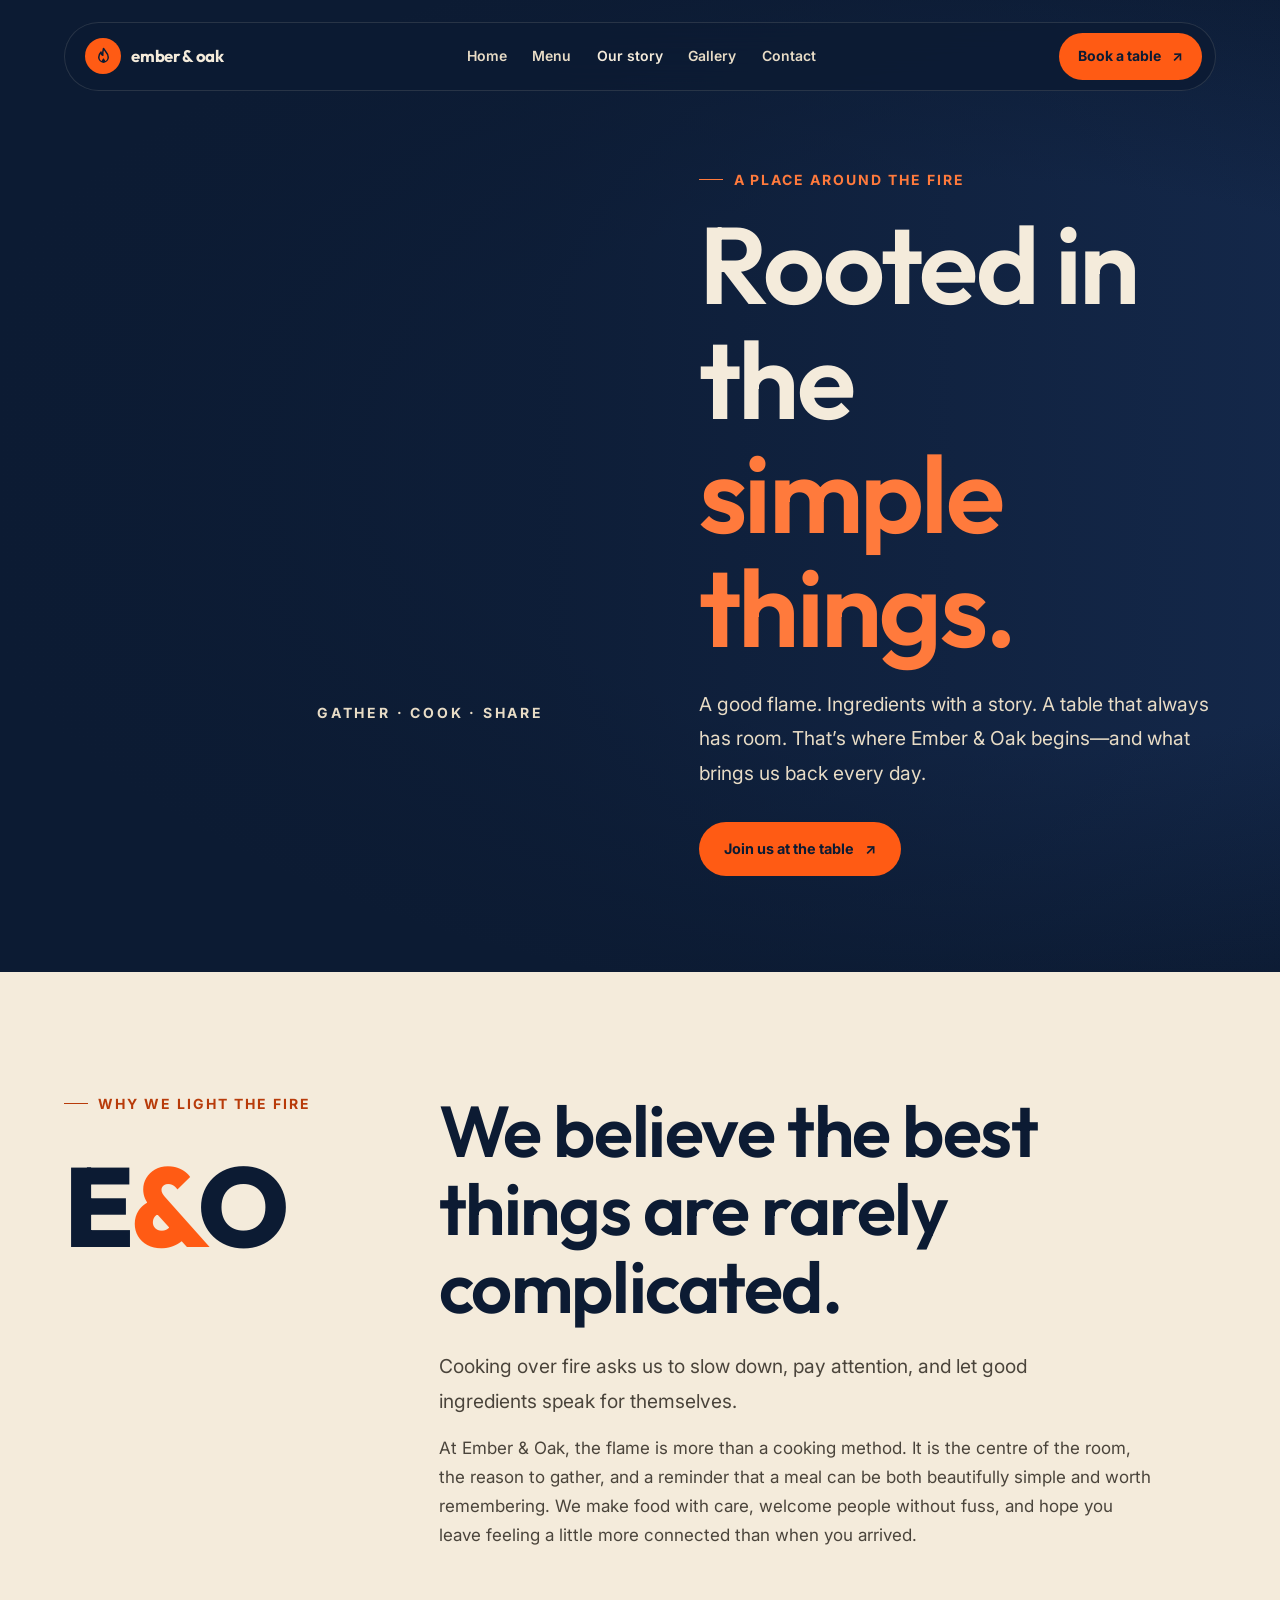
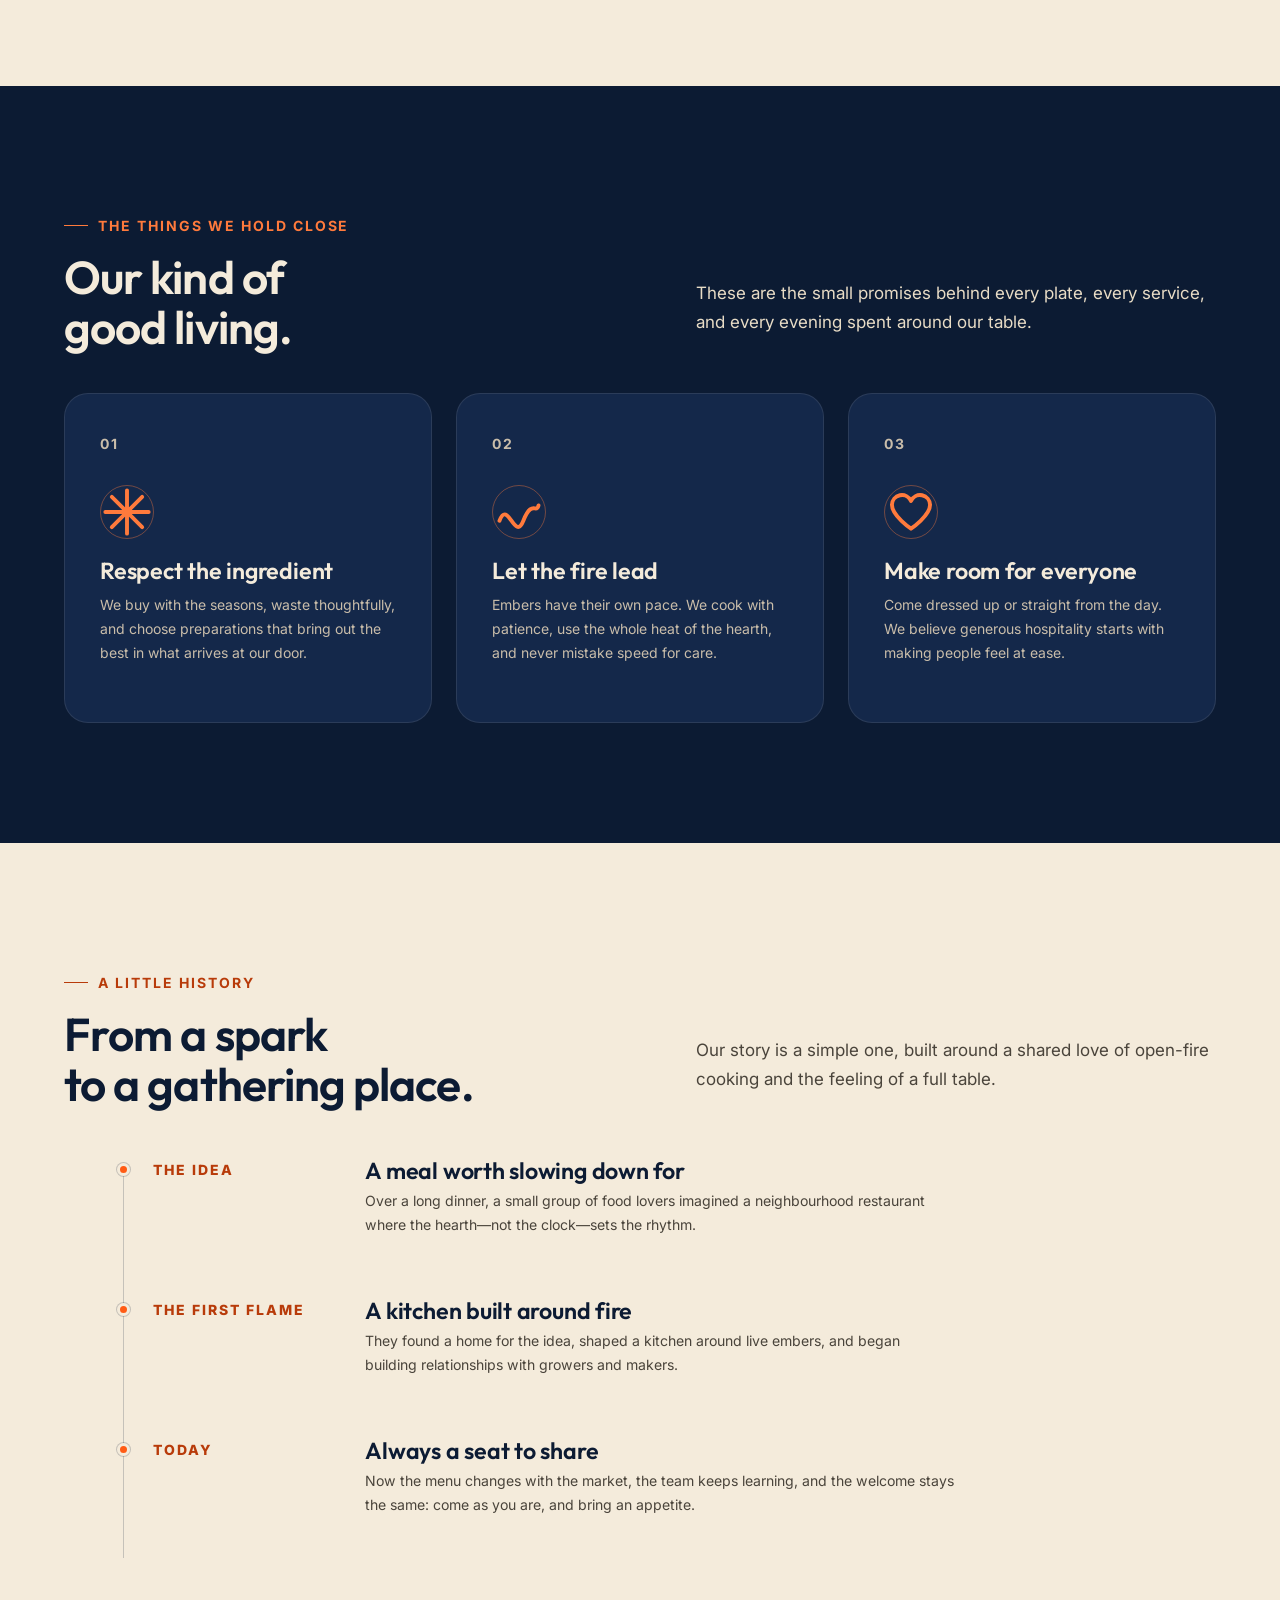
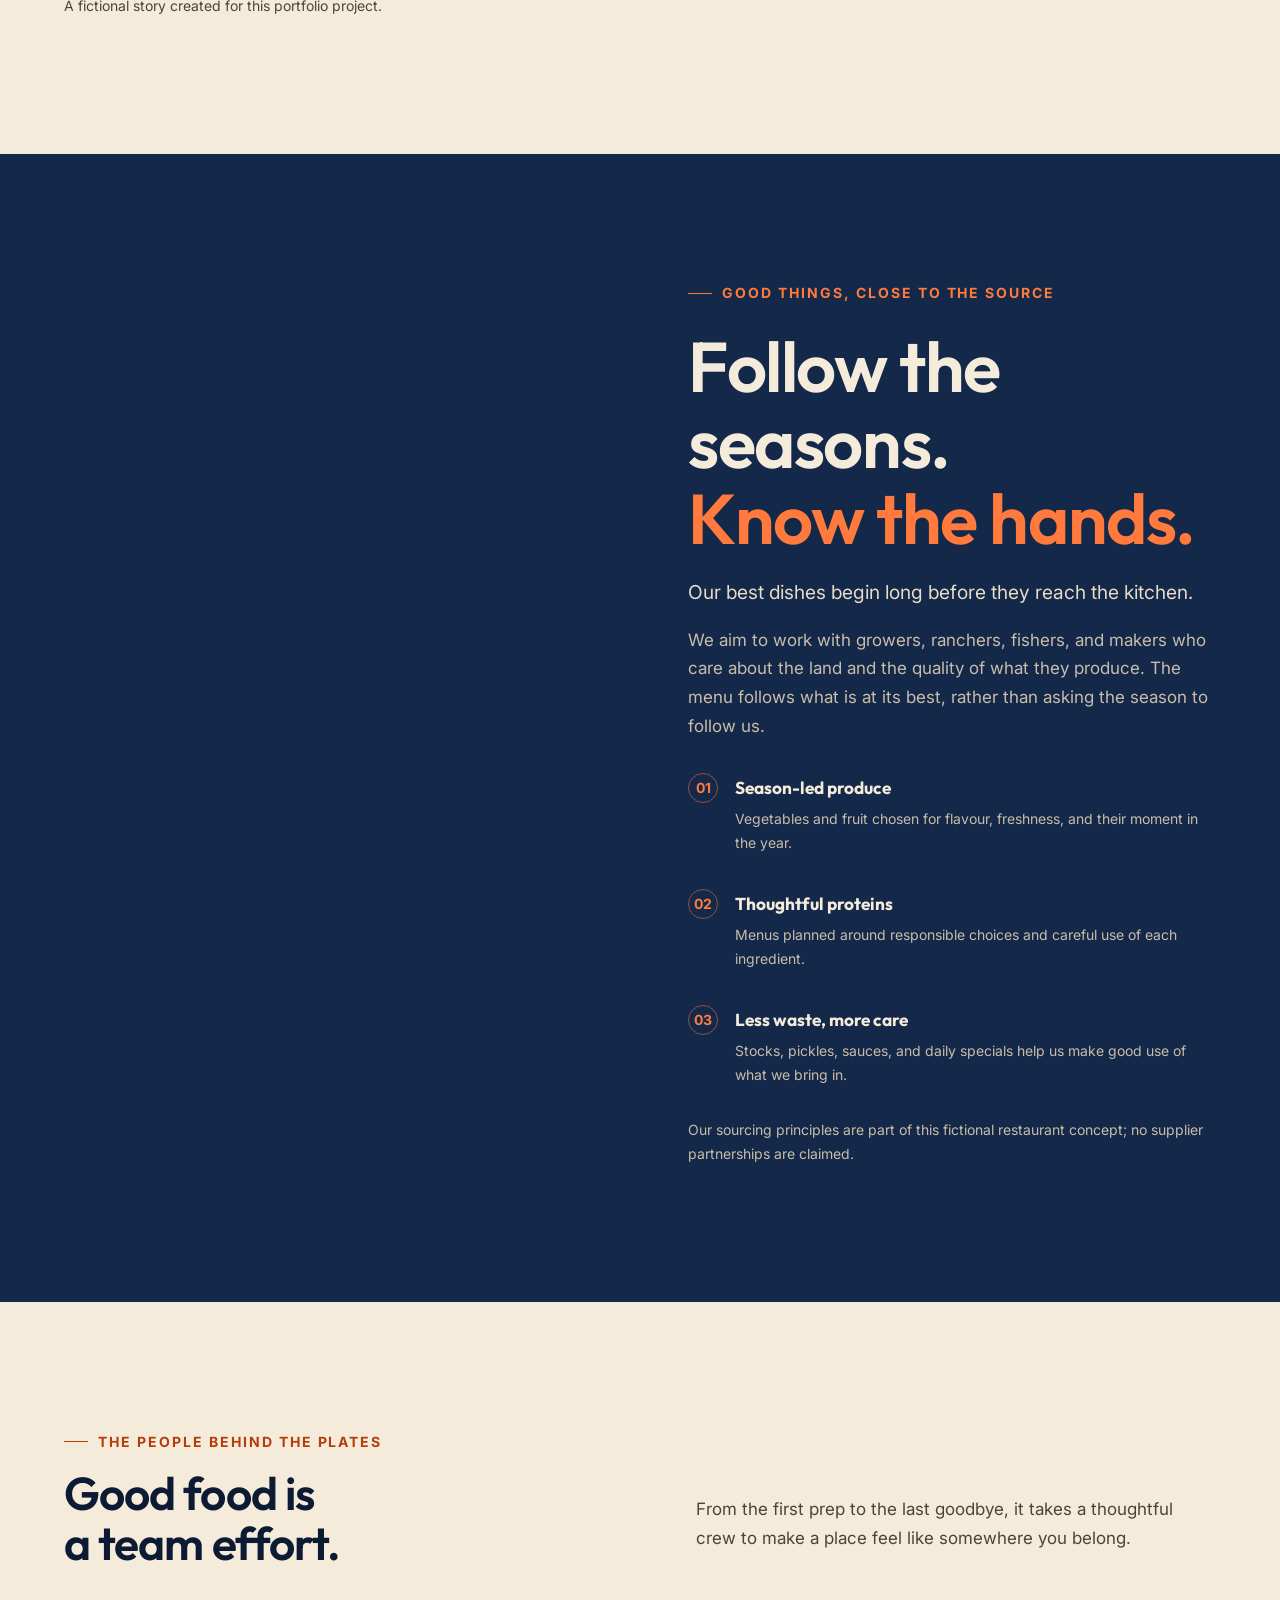
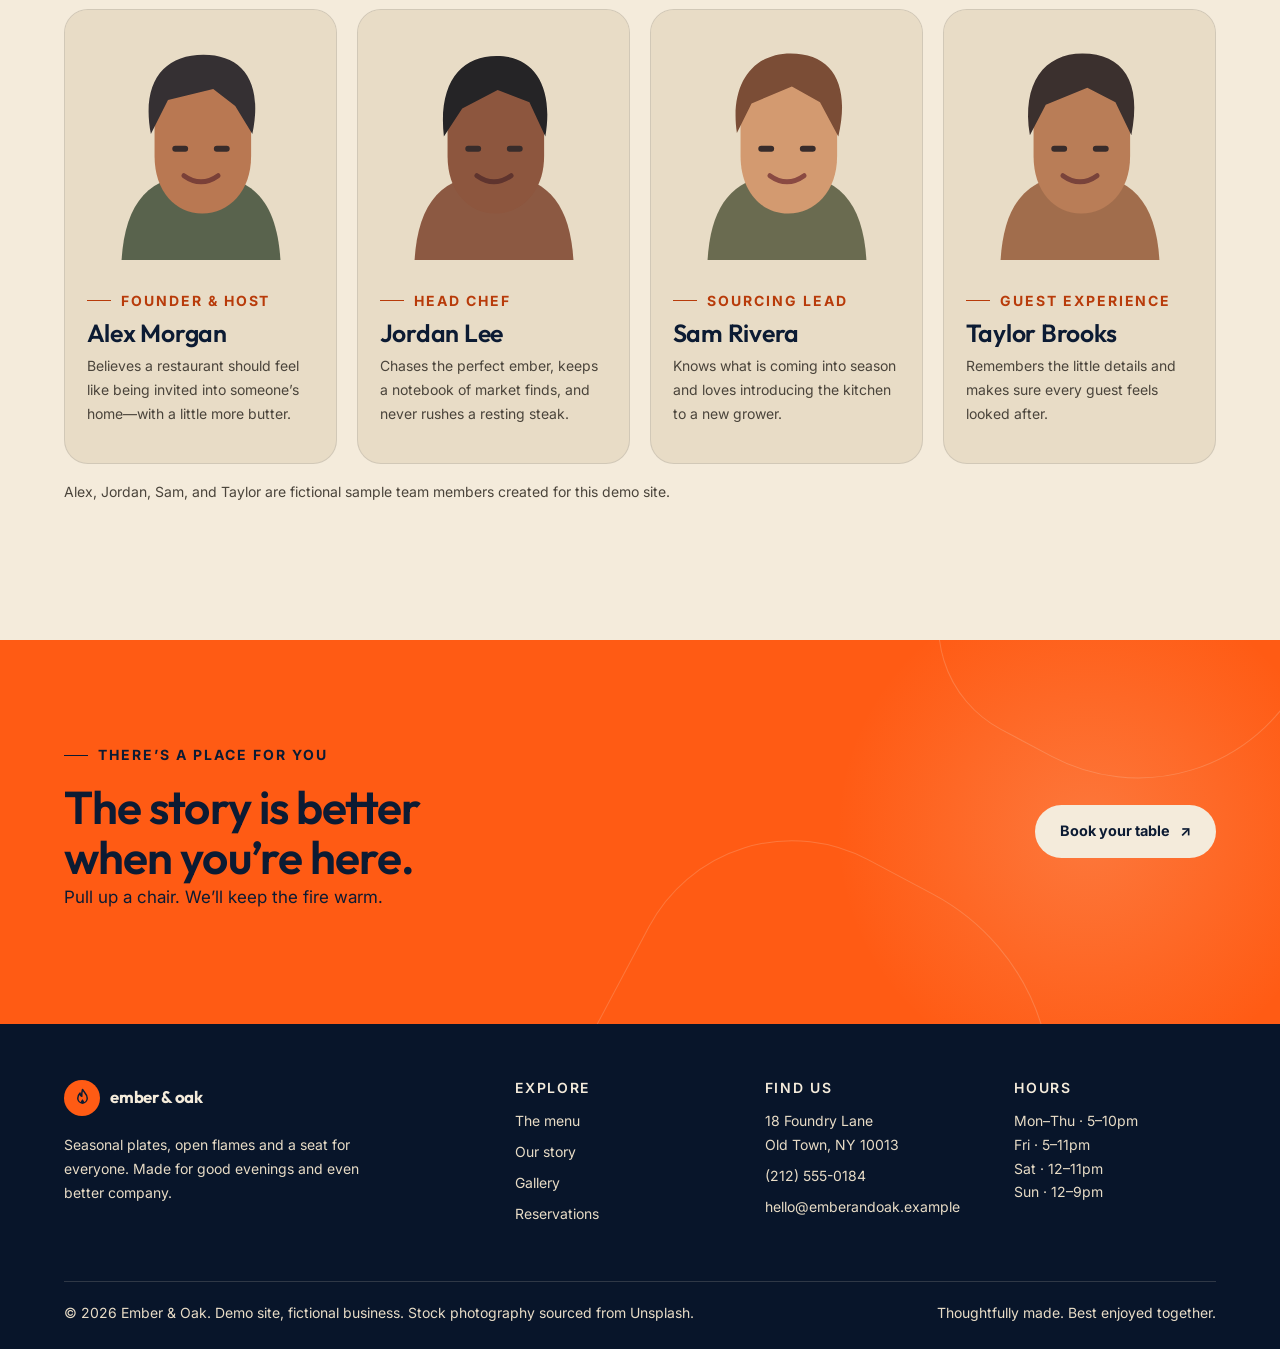
==== commit c822ba9c: "Add stock photo credit and accessible photo descriptions" ====
--- a/about.html
+++ b/about.html
@@ -49,7 +49,7 @@
           <p class="lead">A good flame. Ingredients with a story. A table that always has room. That’s where Ember & Oak begins—and what brings us back every day.</p>
           <a class="btn" href="reservations.html">Join us at the table <span aria-hidden="true">↗</span></a>
         </div>
-        <div class="about-hero-art" aria-hidden="true">
+        <div class="about-hero-art" role="img" aria-label="Warm wood-fire restaurant kitchen interior" aria-hidden="true">
           <svg viewBox="0 0 560 520">
             <defs><linearGradient id="hearthStone" x1="0" y1="0" x2="1" y2="1"><stop stop-color="#BFA58A"/><stop offset="1" stop-color="#665348"/></linearGradient><linearGradient id="storyFlame" x1="0" y1="1" x2="1" y2="0"><stop stop-color="#C9342E"/><stop offset=".6" stop-color="#E78348"/><stop offset="1" stop-color="#F4C477"/></linearGradient></defs>
             <path d="M65 462V172L280 55l215 117v290Z" fill="url(#hearthStone)" opacity=".9"/>
@@ -165,7 +165,7 @@
         <div class="footer-col"><h3>Find us</h3><p>18 Foundry Lane<br>Old Town, NY 10013</p><a href="tel:+12125550184">(212) 555-0184</a><a href="mailto:hello@emberandoak.example">hello@emberandoak.example</a></div>
         <div class="footer-col"><h3>Hours</h3><p>Mon–Thu · 5–10pm<br>Fri · 5–11pm<br>Sat · 12–11pm<br>Sun · 12–9pm</p></div>
       </div>
-      <div class="footer-bottom"><span>© 2026 Ember & Oak. Demo site, fictional business.</span><span>Thoughtfully made. Best enjoyed together.</span></div>
+      <div class="footer-bottom"><span>© 2026 Ember & Oak. Demo site, fictional business. Stock photography sourced from Unsplash.</span><span>Thoughtfully made. Best enjoyed together.</span></div>
     </div>
   </footer>
 </body>
--- a/css/styles.css
+++ b/css/styles.css
@@ -2,12 +2,12 @@
    Portfolio sample 01. Mobile-first, accessible, and dependency-free. */
 :root {
   color-scheme: dark;
-  --ink: #0C1B33; --ink-rgb: 12,27,51; --ink-soft: #14284A; --oat: #F4EBDB; --oat-rgb: 244,235,219; --oat-deep: #E8DCC6;
+  --ink: #0C1B33; --ink-rgb: 12,27,51; --ink-deep: #08152A; --ink-soft-rgb: 20,40,74; --ink-soft: #14284A; --oat: #F4EBDB; --oat-rgb: 244,235,219; --oat-deep: #E8DCC6;
   --ember: #FF5B14; --ember-rgb: 255,91,20; --ember-hot: #FF7A3C; --ember-hot-rgb: 255,122,60; --ember-deep: #B83B0A; --ember-deep-rgb: 184,59,10;
   --charcoal: var(--ink); --charcoal-soft: var(--ink-soft); --white: var(--oat); --paper: var(--oat);
   --accent: var(--ember); --accent-dark: var(--ember-deep); --accent-warm: var(--ember-hot);
-  --paper-muted: #4A443B; --muted: #C9BDAA; --line: var(--line);
-  --line-light: var(--line-light); --line-dark: var(--line-dark);
+  --paper-muted: #4A443B; --muted: #C9BDAA; --line: rgba(var(--oat-rgb),.16);
+  --line-light: rgba(var(--oat-rgb),.12); --line-dark: rgba(var(--ink-rgb),.14);
   --font-heading: 'Outfit', 'Arial Rounded MT Bold', sans-serif; --font-body: 'Inter', Arial, sans-serif;
   --space-1: .5rem; --space-2: 1rem; --space-3: 1.5rem; --space-4: 2rem;
   --space-5: 3rem; --space-6: 4rem; --space-7: 6rem; --radius-card: 24px;
@@ -42,10 +42,10 @@
 h3 { font-size: clamp(1.45rem, 3vw, 2rem); }
 p { margin: 0 0 1rem; }
 .lead { max-width: 620px; color: var(--oat-deep); font-size: clamp(1.05rem, 2vw, 1.2rem); line-height: 1.8; }
-.section--paper .lead { color: #4A443B; }
+.section--paper .lead { color: var(--paper-muted); }
 .section-heading { display: flex; flex-direction: column; gap: 1rem; margin-bottom: 2.5rem; }
 .section-heading > p { max-width: 520px; color: var(--oat-deep); }
-.section--paper .section-heading > p { color: #4A443B; }
+.section--paper .section-heading > p { color: var(--paper-muted); }
 .btn { display: inline-flex; min-height: 52px; align-items: center; justify-content: center; gap: .65rem; padding: .85rem 1.5rem; border: 1px solid transparent; border-radius: 999px; background: var(--ember); color: var(--ink); font-size: .9rem; font-weight: 700; transition: transform .3s var(--ease), background .3s var(--ease), box-shadow .3s var(--ease); cursor: pointer; }
 .btn:hover { transform: translateY(-3px); background: var(--ember-hot); box-shadow: 0 12px 28px rgba(var(--ember-rgb),.22); }
 .btn:active { transform: translateY(0) scale(.98); }
@@ -116,13 +116,13 @@
 
 /* Visit strip */
 .visit-grid { display: grid; gap: 2rem; }
-.visit-card { padding: 1.6rem; border: 1px solid rgba(31,33,36,.12); border-radius: var(--radius-card); background: var(--oat-deep); }
+.visit-card { padding: 1.6rem; border: 1px solid rgba(var(--ink-rgb),.12); border-radius: var(--radius-card); background: var(--oat-deep); }
 .visit-card h3 { margin-bottom: 1rem; }
-.hours-row { display: flex; justify-content: space-between; gap: 1rem; padding: .65rem 0; border-bottom: 1px solid rgba(31,33,36,.12); color: #4A443B; font-size: .875rem; }
+.hours-row { display: flex; justify-content: space-between; gap: 1rem; padding: .65rem 0; border-bottom: 1px solid rgba(var(--ink-rgb),.12); color: var(--paper-muted); font-size: .875rem; }
 .hours-row:last-child { border: 0; }
 .hours-row strong { color: var(--charcoal); }
 .visit-aside { display: flex; flex-direction: column; justify-content: center; }
-.visit-aside p { max-width: 430px; color: #4A443B; }
+.visit-aside p { max-width: 430px; color: var(--paper-muted); }
 
 /* Testimonials */
 .quote-grid { display: grid; gap: 1rem; }
@@ -132,15 +132,16 @@
 .quote-person { color: var(--oat-deep); font-size: .875rem; }
 
 /* CTA and footer */
-.reservation-cta { position: relative; overflow: hidden; padding-block: 5rem; background: var(--accent); isolation: isolate; }
+.reservation-cta { position: relative; overflow: hidden; padding-block: 5rem; background: var(--ember); color: var(--ink); isolation: isolate; }
 .reservation-cta::before, .reservation-cta::after { position: absolute; z-index: -1; width: 360px; height: 360px; border: 1px solid rgba(var(--oat-rgb),.2); border-radius: 42% 58% 61% 39%; content: ''; transform: rotate(28deg); }
 .reservation-cta::before { top: -220px; right: -40px; }
 .reservation-cta::after { right: 18%; bottom: -300px; width: 460px; height: 460px; }
 .cta-inner { display: flex; flex-direction: column; align-items: flex-start; gap: 1.5rem; }
-.cta-inner h2 { max-width: 700px; }
+.cta-inner h2 { max-width: 700px; color:var(--ink); }
+.reservation-cta .eyebrow { color:var(--ink); }
 .cta-inner p { max-width: 470px; color: var(--ink); }
 .cta-inner .btn { background: var(--white); color: var(--charcoal); }
-.site-footer { padding: 3.5rem 0 1.5rem; background: #08152A; }
+.site-footer { padding: 3.5rem 0 1.5rem; background: var(--ink-deep); }
 .footer-grid { display: grid; gap: 2rem; padding-bottom: 3rem; }
 .footer-brand p { max-width: 300px; margin-top: 1rem; color: var(--oat-deep); font-size: .875rem; }
 .footer-col h3 { margin-bottom: .9rem; font-family: var(--font-body); font-size: .875rem; letter-spacing: .12em; text-transform: uppercase; }
@@ -226,9 +227,9 @@
 .fire-art svg { width: 100%; }
 .fire-menu-list .menu-item:first-child { border-top: 1px solid rgba(var(--oat-rgb),.13); }
 .menu-section--paper { padding-block: 4.5rem; background: var(--paper); color: var(--charcoal); scroll-margin-top: 5rem; }
-.menu-section--paper .menu-section-heading > p { color: #4A443B; }
+.menu-section--paper .menu-section-heading > p { color: var(--paper-muted); }
 .menu-section--paper .menu-item, .menu-section--paper .menu-item:first-child { border-color: rgba(var(--ink-rgb),.15); }
-.menu-section--paper .menu-item p { color: #4A443B; }
+.menu-section--paper .menu-item p { color: var(--paper-muted); }
 .menu-section--paper .menu-price { color: var(--accent-dark); }
 .menu-section--paper .diet-tags span { border-color: rgba(var(--ember-deep-rgb),.35); color: var(--accent-dark); }
 .menu-subheading { margin: 0 0 1rem; font-size: 1.55rem; }
@@ -275,12 +276,12 @@
 .about-art-note { position:absolute; right:16%; bottom:13%; color:var(--oat-deep); font-size: .875rem; font-weight:700; letter-spacing:.2em; }
 .about-intro-grid { display:grid; gap:2rem; align-items:start; }
 .about-intro-label { display:flex; flex-direction:column; gap:1.5rem; }
-.about-big-mark { color:var(--charcoal); font-family:var(--font-heading); font-size:clamp(4rem,10vw,7rem); font-weight:800; letter-spacing:-.1em; line-height:.9; }
+.about-big-mark { color:var(--charcoal); font-family:var(--font-heading); font-size:clamp(4rem,10vw,7rem); font-weight:800; letter-spacing:-.025em; line-height:.9; }
 .about-big-mark span { color:var(--accent); }
 .about-intro-copy { max-width:720px; }
 .about-intro-copy h2 { max-width:690px; font-size:clamp(2.5rem,6vw,4.5rem); }
 .about-intro-copy .lead { margin:1.5rem 0 1rem; color:var(--paper-muted); }
-.about-intro-copy > p:last-child { color:#4A443B; }
+.about-intro-copy > p:last-child { color:var(--paper-muted); }
 .about-values { background:var(--charcoal); }
 .values-grid { display:grid; gap:1rem; }
 .value-card { position:relative; min-height:280px; padding:1.7rem; overflow:hidden; border:1px solid rgba(var(--oat-rgb),.1); border-radius:var(--radius-card); background:var(--charcoal-soft); }
@@ -295,7 +296,7 @@
 .timeline-item::before { position:absolute; top:5px; left:2px; width:13px; height:13px; border:3px solid var(--paper); border-radius:50%; background:var(--accent); box-shadow:0 0 0 1px rgba(var(--ink-rgb),.2); content:''; }
 .timeline-year { color:var(--accent-dark); font-size: .875rem; font-weight:800; letter-spacing:.14em; text-transform:uppercase; }
 .timeline-item h3 { margin-bottom:.4rem; font-size:1.45rem; }
-.timeline-item p { max-width:590px; color:#4A443B; font-size:.88rem; }
+.timeline-item p { max-width:590px; color:var(--paper-muted); font-size:.88rem; }
 .timeline-note,.team-disclaimer,.sourcing-disclaimer { margin-top:1rem; color:var(--paper-muted); font-size: .875rem; }
 .about-sourcing { background:var(--ink-soft); }
 .sourcing-grid { display:grid; gap:2rem; align-items:center; }
@@ -319,7 +320,7 @@
 .team-card-copy { padding:1.35rem; }
 .team-card-copy .eyebrow { margin-bottom:.45rem; color:var(--accent-dark); }
 .team-card-copy h3 { margin-bottom:.45rem; font-size:1.55rem; }
-.team-card-copy > p:last-child { color:#4A443B; font-size: .875rem; }
+.team-card-copy > p:last-child { color:var(--paper-muted); font-size: .875rem; }
 .team-disclaimer { color:var(--paper-muted); }
 @media (min-width:640px) {
  .about-hero { min-height:690px; }.about-hero-art { right:-2%; bottom:0; width:min(62vw,650px); }
@@ -331,7 +332,7 @@
 }
 @media (min-width:900px) {
  .about-hero { min-height:740px; }.about-hero-art { right:3%; width:600px; }
- .about-hero::before { background:linear-gradient(90deg,rgba(var(--ink-rgb),.98),rgba(var(--ink-rgb),.8) 43%,rgba(31,33,36,.06)); }
+ .about-hero::before { background:linear-gradient(90deg,rgba(var(--ink-rgb),.98),rgba(var(--ink-rgb),.8) 43%,rgba(var(--ink-rgb),.06)); }
  .team-grid { grid-template-columns:repeat(4,minmax(0,1fr)); }
 }
 @media (max-width:520px) {
@@ -347,6 +348,7 @@
 /* Desktop composition */
 @media (min-width: 900px) and (max-width: 1023px) {
   .container { width:min(calc(100% - 3.5rem), var(--content)); }
+  .gallery-hero-grid { grid-template-columns:1fr 1fr; }
   .hero { min-height:760px; }
   .hero-grid { grid-template-columns:1fr 1fr; gap:1.5rem; }
   .hero-art { position:relative; inset:auto; grid-column:2; grid-row:1; width:100%; opacity:1; }
@@ -369,7 +371,7 @@
   h3 { letter-spacing:-.01em; }
   .eyebrow { font-size:.875rem; letter-spacing:.14em; }
   .hero { min-height:min(860px,92svh); padding:9rem 0 6rem; }
-  .hero::before { background:radial-gradient(ellipse at 78% 50%,rgba(20,40,74,.55),transparent 55%); }
+  .hero::before { background:radial-gradient(ellipse at 78% 50%,rgba(var(--ink-soft-rgb),.55),transparent 55%); }
   .hero-grid { grid-template-columns:minmax(0,.92fr) minmax(0,1.08fr); gap:3rem; }
   .hero-copy { grid-column:1; grid-row:1; max-width:590px; }
   .hero h1 { font-size:clamp(3.5rem,5.2vw,5.6rem); }
@@ -430,7 +432,295 @@
 @media (hover:hover) and (pointer:fine) {
   .hero { --pointer-x:50%; --pointer-y:50%; }
   .hero::after { content:""; position:absolute; inset:0; pointer-events:none; background:radial-gradient(360px circle at var(--pointer-x) var(--pointer-y),rgba(var(--ember-hot-rgb),.12),transparent 70%); }
+  .reservation-cta { background:radial-gradient(360px circle at var(--pointer-x,85%) var(--pointer-y,50%),rgba(var(--oat-rgb),.2),transparent 70%),var(--ember); }
   .dish-card,.value-card,.team-card { transition:transform .45s var(--ease),box-shadow .45s var(--ease),border-color .45s var(--ease); }
   .dish-card:hover,.value-card:hover,.team-card:hover { transform:translateY(-7px); box-shadow:0 22px 48px rgba(var(--ink-rgb),.2); }
   .dish-card:hover .dish-art svg { transform:scale(1.06) rotate(-2deg); }
 }
+
+/* Gallery page */
+.gallery-hero { position:relative; overflow:hidden; padding:10rem 0 5rem; background:radial-gradient(ellipse at 80% 48%,var(--ink-soft),var(--ink) 68%); isolation:isolate; }
+.gallery-hero-grid { display:grid; align-items:center; gap:2rem; }
+.gallery-hero-copy { position:relative; z-index:2; max-width:650px; }
+.gallery-hero h1 { font-size:clamp(3.2rem,10vw,6rem); }
+.gallery-hero h1 em { color:var(--ember-hot); font-style:normal; }
+.gallery-hero .lead { margin-top:1.4rem; }
+.gallery-hero-art { width:min(100%,560px); justify-self:center; }
+.gallery-hero-art svg { width:100%; filter:drop-shadow(0 28px 34px rgba(var(--ink-rgb),.3)); }
+.gallery-section { background:var(--oat); color:var(--ink); }
+.gallery-section .section-heading > p { color:var(--paper-muted); }
+.gallery-filters { display:flex; flex-wrap:wrap; gap:.6rem; margin:0 0 2rem; }
+.gallery-filter { min-height:44px; padding:.65rem 1.15rem; border:1px solid rgba(var(--ink-rgb),.2); border-radius:999px; background:transparent; color:var(--ink); font:600 .875rem var(--font-body); cursor:pointer; transition:background .25s var(--ease),color .25s var(--ease),border-color .25s var(--ease); }
+.gallery-filter:hover,.gallery-filter.is-active { border-color:var(--ink); background:var(--ink); color:var(--oat); }
+.gallery-filter:focus-visible { outline-color:var(--ember-deep); }
+.gallery-grid { display:grid; grid-template-columns:1fr; gap:1.25rem; }
+.gallery-card { overflow:hidden; border:1px solid rgba(var(--ink-rgb),.1); border-radius:24px; background:var(--oat-deep); }
+.gallery-card[hidden] { display:none; }
+.gallery-art { display:grid; min-height:245px; place-items:center; overflow:hidden; background:var(--ink-soft); }
+.gallery-art svg { width:100%; height:100%; max-height:340px; transition:transform .55s var(--ease); }
+.gallery-art--plate,.gallery-art--veg { background:radial-gradient(circle at 50% 55%,var(--ink-soft),var(--ink-soft) 72%); }
+.gallery-art--fire,.gallery-art--embers { background:radial-gradient(circle at 50% 55%,var(--ink),var(--ink) 74%); }
+.gallery-art--table,.gallery-art--room { background:radial-gradient(circle at 50% 55%,var(--ink-soft),var(--ink-soft) 78%); }
+.gallery-card-copy { padding:1.35rem 1.5rem 1.6rem; }
+.gallery-card-copy .eyebrow { margin-bottom:.6rem; color:var(--ember-deep); }
+.gallery-card-copy h3 { margin-bottom:.5rem; font-size:1.45rem; }
+.gallery-card-copy > p:last-child { margin:0; color:var(--paper-muted); font-size:.9rem; }
+.gallery-empty { margin:1rem 0 0; color:var(--paper-muted); font-size:.9rem; }
+@media (min-width:640px) {
+  .gallery-hero-grid { grid-template-columns:1fr 1fr; gap:2rem; }
+  .gallery-grid { grid-template-columns:repeat(2,minmax(0,1fr)); }
+  .gallery-card--wide { grid-column:span 2; display:grid; grid-template-columns:1.15fr .85fr; align-items:stretch; }
+  .gallery-card--wide .gallery-art { min-height:300px; }
+  .gallery-card--wide .gallery-card-copy { align-self:center; padding:2rem; }
+}
+@media (min-width:1024px) {
+  .gallery-hero { min-height:720px; padding:10rem 0 6rem; }
+  .gallery-hero-grid { grid-template-columns:1.05fr .95fr; gap:4rem; }
+  .gallery-hero-art { width:100%; max-width:620px; }
+  .gallery-grid { grid-template-columns:repeat(3,minmax(0,1fr)); gap:1.5rem; }
+  .gallery-card--wide { grid-column:span 2; }
+  .gallery-art { min-height:290px; }
+}
+@media (hover:hover) and (pointer:fine) {
+  .gallery-card { transition:transform .45s var(--ease),box-shadow .45s var(--ease); }
+  .gallery-card:hover { transform:translateY(-6px); box-shadow:0 22px 42px rgba(var(--ink-rgb),.16); }
+  .gallery-card:hover .gallery-art svg { transform:scale(1.045); }
+}
+
+/* Reservations page */
+.reservations-hero { position:relative; overflow:hidden; padding:8.5rem 0 5rem; background:radial-gradient(ellipse at 12% 18%,var(--ink-soft),var(--ink) 62%); color:var(--oat); isolation:isolate; }
+.reservations-layout { display:grid; gap:2.5rem; align-items:start; }
+.reservations-intro { max-width:620px; }
+.reservations-intro h1 { margin:.7rem 0 1.25rem; font-size:clamp(3.3rem,11vw,5.8rem); line-height:1.02; }
+.reservations-intro h1 em { color:var(--ember-hot); font-style:normal; }
+.reservations-intro .lead { max-width:520px; color:rgba(var(--oat-rgb),.82); }
+.reservations-aside { display:grid; grid-template-columns:110px 1fr; gap:1.1rem; align-items:center; margin-top:2.2rem; padding-top:1.5rem; border-top:1px solid rgba(var(--oat-rgb),.2); }
+.reservation-mark { width:100%; }
+.reservation-mark svg { display:block; width:100%; }
+.reservations-aside .eyebrow { margin-bottom:.45rem; color:var(--ember-hot); }
+.reservations-aside p { margin:0 0 .55rem; color:rgba(var(--oat-rgb),.75); font-size:.9rem; }
+.reservations-aside a { color:var(--ember-hot); font-size:.9rem; font-weight:700; text-decoration:none; }
+.reservations-aside a:hover { color:var(--oat); }
+.reservation-panel { padding:1.35rem; border:1px solid rgba(var(--oat-rgb),.55); border-radius:24px; background:var(--oat); color:var(--ink); box-shadow:0 28px 70px rgba(var(--ink-rgb),.25); }
+.reservation-panel-heading { display:flex; align-items:center; justify-content:space-between; gap:1rem; margin-bottom:1.35rem; }
+.reservation-panel-heading .eyebrow { margin-bottom:.35rem; color:var(--ember-deep); }
+.reservation-panel-heading h2 { margin:0; font-size:clamp(1.8rem,6vw,2.35rem); letter-spacing:-.02em; }
+.reservation-step { color:var(--ember-deep); font-family:var(--font-heading); font-size:1.2rem; font-weight:700; }
+.reservation-step span { color:var(--paper-muted); font-size:.85rem; }
+.reservation-fields { display:grid; gap:1rem; }
+.form-field { display:grid; gap:.45rem; min-width:0; }
+.form-field label { color:var(--ink); font-size:.875rem; font-weight:700; }
+.form-field label > span[aria-hidden="true"] { color:var(--ember-deep); }
+.form-field .optional { color:var(--paper-muted); font-size:.8rem; font-weight:500; }
+.form-field input,.form-field select,.form-field textarea { width:100%; min-width:0; min-height:50px; padding:.8rem .95rem; border:1px solid rgba(var(--ink-rgb),.22); border-radius:16px; outline:none; background:rgba(var(--oat-rgb),.42); color:var(--ink); font:400 .95rem var(--font-body); transition:border-color .2s ease,box-shadow .2s ease,background .2s ease; }
+.form-field textarea { min-height:100px; resize:vertical; }
+.form-field input::placeholder,.form-field textarea::placeholder { color:rgba(var(--ink-rgb),.48); }
+.form-field input:focus,.form-field select:focus,.form-field textarea:focus { border-color:var(--ember-deep); background:var(--oat); box-shadow:0 0 0 3px rgba(var(--ember-rgb),.16); }
+.form-field input:focus-visible,.form-field select:focus-visible,.form-field textarea:focus-visible { outline:2px solid var(--ember-deep); outline-offset:2px; }
+.reservation-privacy { margin:1rem 0; color:var(--paper-muted); font-size:.8rem; line-height:1.6; }
+.reservation-submit { width:100%; min-height:56px; }
+.reservation-demo-note { margin:.8rem 0 0; color:var(--paper-muted); font-size:.8rem; text-align:center; }
+.reservation-success { display:grid; grid-template-columns:44px 1fr; gap:1rem; align-items:start; padding:1.3rem; border:1px solid rgba(var(--ink-rgb),.14); border-radius:18px; background:var(--oat-deep); }
+.reservation-success[hidden] { display:none; }
+.success-mark { display:grid; width:42px; height:42px; place-items:center; border-radius:50%; background:var(--ember); color:var(--ink); font-size:1.35rem; font-weight:800; }
+.reservation-success h3 { margin:0 0 .4rem; font-size:1.35rem; }
+.reservation-success p { margin:0; color:var(--paper-muted); font-size:.9rem; }
+.reservation-reset { grid-column:2; justify-self:start; padding:.2rem 0; border:0; background:transparent; color:var(--ember-deep); font:700 .9rem var(--font-body); text-decoration:underline; text-underline-offset:3px; cursor:pointer; }
+.reservation-noscript { margin:1rem 0 0; padding:1rem; border-radius:14px; background:var(--oat-deep); color:var(--ink); font-size:.9rem; }
+.reservation-noscript a { color:var(--ember-deep); font-weight:700; }
+.reservation-details { padding:5rem 0; }
+.reservation-details-grid { display:grid; gap:2rem; }
+.reservation-details-copy { max-width:450px; }
+.reservation-details-copy h2 { margin:.6rem 0 1rem; }
+.reservation-details-copy > p:last-child { max-width:390px; color:var(--paper-muted); }
+.reservation-detail-list { display:grid; gap:1rem; }
+.reservation-detail { display:grid; grid-template-columns:42px 1fr; gap:1rem; padding:1.25rem 0; border-bottom:1px solid rgba(var(--ink-rgb),.14); }
+.detail-number { color:var(--ember-deep); font-family:var(--font-heading); font-size:1.15rem; font-weight:700; }
+.reservation-detail h3 { margin:0 0 .35rem; font-size:1.25rem; }
+.reservation-detail p { max-width:620px; margin:0; color:var(--paper-muted); font-size:.9rem; }
+@media (min-width:640px) {
+  .reservation-panel { padding:2rem; }
+  .reservation-fields { grid-template-columns:repeat(2,minmax(0,1fr)); gap:1.1rem; }
+  .form-field--full { grid-column:1 / -1; }
+  .reservation-details-grid { grid-template-columns:.8fr 1.2fr; gap:3rem; }
+}
+@media (min-width:900px) and (max-width:1023px) {
+  .reservations-layout { grid-template-columns:.85fr 1.15fr; gap:2rem; align-items:center; }
+  .reservations-aside { grid-template-columns:90px 1fr; }
+}
+@media (min-width:1024px) {
+  .reservations-hero { min-height:850px; padding:10rem 0 7rem; }
+  .reservations-layout { grid-template-columns:.78fr 1.22fr; gap:5rem; align-items:center; }
+  .reservations-intro { position:sticky; top:5rem; }
+  .reservations-intro h1 { font-size:clamp(4rem,5.5vw,5.8rem); }
+  .reservations-aside { grid-template-columns:130px 1fr; gap:1.5rem; margin-top:3rem; }
+  .reservation-panel { padding:2.5rem; border-radius:28px; }
+  .reservation-panel-heading { margin-bottom:2rem; }
+  .reservation-fields { column-gap:1.25rem; row-gap:1.2rem; }
+  .reservation-details { padding-block:7.5rem; }
+  .reservation-details-grid { grid-template-columns:.8fr 1.2fr; gap:6rem; }
+  .reservation-detail-list { gap:.5rem; }
+  .reservation-detail { grid-template-columns:54px 1fr; padding:1.6rem 0; }
+}
+@media (hover:hover) and (pointer:fine) {
+  .reservation-panel { transition:transform .45s var(--ease),box-shadow .45s var(--ease); }
+  .reservation-panel:hover { transform:translateY(-4px); box-shadow:0 34px 82px rgba(var(--ink-rgb),.3); }
+}
+@media (prefers-reduced-motion:reduce) {
+  .form-field input,.form-field select,.form-field textarea,.reservation-panel { transition:none; }
+}
+
+/* Contact page */
+.contact-hero { position:relative; overflow:hidden; isolation:isolate; padding:7rem 0 4.5rem; background:radial-gradient(ellipse at 78% 48%,var(--ink-soft),var(--ink) 64%); color:var(--oat); }
+.contact-hero-glow { position:absolute; z-index:-1; top:8%; right:5%; width:42rem; height:42rem; border-radius:50%; background:radial-gradient(circle,rgba(var(--ember-rgb),.16),transparent 68%); filter:blur(8px); pointer-events:none; }
+.contact-hero-inner { display:grid; gap:2.5rem; align-items:center; }
+.contact-hero-copy { max-width:570px; }
+.contact-hero-copy h1 { margin:.65rem 0 1.25rem; font-size:clamp(3.3rem,11vw,5.8rem); line-height:1.02; }
+.contact-hero-copy h1 em { color:var(--ember-hot); font-style:normal; }
+.contact-hero-copy .lead { max-width:490px; margin-bottom:1.7rem; color:rgba(var(--oat-rgb),.82); }
+.contact-hero-art { position:relative; min-height:270px; overflow:hidden; border:1px solid rgba(var(--oat-rgb),.16); border-radius:24px; background:linear-gradient(180deg,rgba(12,27,51,.02) 0%,rgba(12,27,51,.8) 100%),radial-gradient(ellipse at 52% 35%,#8c4c31 0%,#472d2a 38%,#17243a 75%); box-shadow:0 28px 70px rgba(var(--ink-rgb),.32); }
+.contact-hero-art::before { position:absolute; inset:10% 7% 0; content:""; border:7px solid #332d2c; border-bottom:0; border-radius:150px 150px 0 0; background:linear-gradient(135deg,rgba(255,122,60,.12),transparent 55%),linear-gradient(90deg,#172235 0 18%,#69402f 18% 22%,#18243a 22% 78%,#69402f 78% 82%,#172235 82%); box-shadow:inset 0 0 45px rgba(255,122,60,.18); }
+.contact-hero-art::after { position:absolute; right:0; bottom:0; left:0; height:26%; content:""; background:linear-gradient(180deg,transparent,#0C1B33 85%); }
+.contact-window { position:absolute; z-index:1; top:31%; width:23%; height:39%; border:7px solid #302a2a; background:linear-gradient(145deg,rgba(255,190,122,.7),rgba(117,59,37,.65) 45%,rgba(15,27,44,.9)); box-shadow:0 0 34px rgba(255,122,60,.2); }
+.contact-window--one { left:17%; }
+.contact-window--two { right:17%; }
+.contact-door { position:absolute; z-index:1; bottom:0; left:43%; width:15%; height:56%; border:7px solid #302a2a; border-bottom:0; border-radius:70px 70px 0 0; background:linear-gradient(90deg,#291f20,#a35b39 48%,#291f20); }
+.contact-awning { position:absolute; z-index:2; top:25%; right:10%; left:10%; height:9%; border-top:6px solid #302a2a; border-bottom:6px solid #302a2a; background:repeating-linear-gradient(90deg,#b65b35 0 9%,#e6c49b 9% 18%); }
+.contact-art-caption { position:absolute; z-index:3; right:1.2rem; bottom:1rem; color:rgba(var(--oat-rgb),.8); font-size:.72rem; font-weight:700; letter-spacing:.14em; }
+.contact-info-section { padding:5rem 0; }
+.contact-info-heading { margin-bottom:2rem; }
+.contact-info-heading h2 { margin:.55rem 0 0; }
+.contact-info-grid { display:grid; gap:1rem; }
+.contact-info-card { display:flex; flex-direction:column; align-items:flex-start; min-width:0; padding:1.5rem; border:1px solid rgba(var(--ink-rgb),.1); border-radius:24px; background:var(--oat); box-shadow:0 12px 34px rgba(var(--ink-rgb),.05); }
+.contact-info-icon { display:grid; width:46px; height:46px; margin-bottom:1.1rem; place-items:center; border-radius:50%; background:var(--ember); color:var(--ink); }
+.contact-info-icon svg { width:22px; height:22px; }
+.contact-info-card .eyebrow { margin-bottom:.35rem; color:var(--ember-deep); }
+.contact-info-card h3 { margin:0 0 .6rem; font-size:1.35rem; }
+.contact-info-card > p:not(.eyebrow) { margin:0 0 .9rem; color:var(--paper-muted); font-size:.9rem; }
+.contact-info-card a { margin-top:.45rem; color:var(--ember-deep); font-size:.9rem; font-weight:700; text-decoration:none; overflow-wrap:anywhere; }
+.contact-info-card a:hover { text-decoration:underline; text-underline-offset:3px; }
+.hours-list { width:100%; margin:0; }
+.hours-list div { display:flex; justify-content:space-between; gap:.5rem; padding:.45rem 0; border-bottom:1px solid rgba(var(--ink-rgb),.1); font-size:.82rem; }
+.hours-list div:last-child { border-bottom:0; }
+.hours-list dt { color:var(--paper-muted); }
+.hours-list dd { margin:0; color:var(--ink); font-weight:700; white-space:nowrap; }
+.contact-map-section { overflow:hidden; padding:5rem 0; background:var(--ink); color:var(--oat); }
+.contact-map-layout { display:grid; gap:2.2rem; align-items:center; }
+.contact-map-copy { max-width:440px; }
+.contact-map-copy h2 { margin:.6rem 0 1rem; }
+.contact-map-copy > p:not(.eyebrow) { margin-bottom:1.5rem; color:rgba(var(--oat-rgb),.75); }
+.contact-map-art { position:relative; min-width:0; overflow:hidden; border-radius:24px; background:var(--oat-deep); box-shadow:0 22px 60px rgba(0,0,0,.2); }
+.contact-map-art svg { display:block; width:100%; height:auto; }
+.map-caption { display:block; padding:.8rem 1rem; background:var(--oat); color:var(--paper-muted); font-size:.78rem; text-align:center; }
+.contact-faq { padding:5rem 0; }
+.contact-faq-layout { display:grid; gap:2rem; }
+.contact-faq-intro { max-width:390px; }
+.contact-faq-intro h2 { margin:.6rem 0 1rem; }
+.contact-faq-intro > p:not(.eyebrow) { color:var(--paper-muted); }
+.contact-faq-intro > a { color:var(--ember-deep); font-weight:700; text-decoration:none; }
+.faq-list { border-top:1px solid rgba(var(--ink-rgb),.16); }
+.faq-item { border-bottom:1px solid rgba(var(--ink-rgb),.16); }
+.faq-item summary { position:relative; padding:1.2rem 2.4rem 1.2rem 0; color:var(--ink); font-family:var(--font-heading); font-size:1.1rem; font-weight:650; line-height:1.4; cursor:pointer; list-style:none; }
+.faq-item summary::-webkit-details-marker { display:none; }
+.faq-item summary::after { position:absolute; top:50%; right:.2rem; content:"+"; color:var(--ember-deep); font-family:var(--font-body); font-size:1.5rem; font-weight:400; transform:translateY(-50%); }
+.faq-item[open] summary::after { content:"−"; }
+.faq-item summary:focus-visible { outline:2px solid var(--ember-deep); outline-offset:4px; border-radius:4px; }
+.faq-item p { max-width:660px; margin:0; padding:0 2rem 1.3rem 0; color:var(--paper-muted); font-size:.9rem; }
+.contact-cta { overflow:hidden; padding:4.5rem 0; background:var(--ember); color:var(--ink); }
+.contact-cta-inner { display:flex; flex-direction:column; align-items:flex-start; justify-content:space-between; gap:2rem; }
+.contact-cta .eyebrow { color:var(--ink); }
+.contact-cta h2 { margin:.55rem 0 0; font-size:clamp(2.7rem,8vw,4.4rem); line-height:1.02; }
+.contact-cta .btn { background:var(--ink); color:var(--oat); }
+@media (min-width:640px) {
+  .contact-hero-art { min-height:360px; }
+  .contact-info-grid { grid-template-columns:repeat(2,minmax(0,1fr)); }
+  .contact-info-card:last-child { grid-column:1 / -1; }
+  .contact-map-layout { grid-template-columns:.8fr 1.2fr; gap:3rem; }
+  .contact-faq-layout { grid-template-columns:.75fr 1.25fr; gap:3rem; }
+  .contact-cta-inner { flex-direction:row; align-items:center; }
+}
+@media (min-width:900px) and (max-width:1023px) {
+  .contact-hero-inner { grid-template-columns:.9fr 1.1fr; gap:2rem; }
+  .contact-hero-art { min-height:340px; }
+  .contact-info-grid { grid-template-columns:repeat(3,minmax(0,1fr)); }
+  .contact-info-card:last-child { grid-column:auto; }
+}
+@media (min-width:1024px) {
+  .contact-hero { padding:9rem 0 7rem; }
+  .contact-hero-inner { grid-template-columns:.82fr 1.18fr; gap:5rem; }
+  .contact-hero-copy h1 { font-size:clamp(4rem,5.5vw,5.8rem); }
+  .contact-hero-art { min-height:540px; border-radius:28px; }
+  .contact-info-section,.contact-faq { padding-block:7.5rem; }
+  .contact-info-heading { margin-bottom:3rem; }
+  .contact-info-grid { grid-template-columns:repeat(3,minmax(0,1fr)); gap:1.4rem; }
+  .contact-info-card { min-height:320px; padding:2rem; }
+  .contact-info-card:last-child { grid-column:auto; }
+  .contact-map-section { padding-block:7.5rem; }
+  .contact-map-layout { grid-template-columns:.7fr 1.3fr; gap:5rem; }
+  .contact-map-art { border-radius:28px; }
+  .contact-faq-layout { grid-template-columns:.7fr 1.3fr; gap:6rem; }
+  .faq-item summary { padding-block:1.5rem; font-size:1.2rem; }
+  .contact-cta { padding-block:6rem; }
+}
+@media (hover:hover) and (pointer:fine) {
+  .contact-info-card { transition:transform .35s var(--ease),box-shadow .35s var(--ease); }
+  .contact-info-card:hover { transform:translateY(-5px); box-shadow:0 20px 46px rgba(var(--ink-rgb),.1); }
+  .contact-hero-art { transition:transform .6s var(--ease); }
+  .contact-hero-art:hover { transform:translateY(-4px); }
+}
+@media (prefers-reduced-motion:reduce) {
+  .contact-info-card,.contact-hero-art { transition:none; }
+}
+
+/* Final portfolio photography refresh — Unsplash-hosted stock images */
+.hero { background-image:linear-gradient(90deg,rgba(12,27,51,.96) 0%,rgba(12,27,51,.84) 42%,rgba(12,27,51,.18) 100%),url("https://images.unsplash.com/photo-1515003197210-e0cd7184f8a7?auto=format&fit=crop&w=2000&q=82"); background-position:center; background-size:cover; }
+.hero-mesh { display:none !important; }
+.hero-art { width:100%; min-height:320px; aspect-ratio:1.05 / 1; border-radius:24px; background-image:linear-gradient(180deg,rgba(12,27,51,.02),rgba(12,27,51,.08)),url("https://images.unsplash.com/photo-1544025162-d76694265947?auto=format&fit=crop&w=1400&q=82"); background-position:center; background-size:cover; box-shadow:0 28px 70px rgba(var(--ink-rgb),.35); }
+.hero-art svg,.story-art svg,.dish-art svg,.menu-hero-art svg,.fire-art svg,.about-hero-art svg,.sourcing-art svg,.gallery-art svg,.reservation-mark svg { display:none !important; }
+.story-art { min-height:280px; border-radius:24px; background:url("https://images.unsplash.com/photo-1517248135467-4c7edcad34c4?auto=format&fit=crop&w=1200&q=82") center/cover; }
+.dish-art { min-height:230px; border-radius:20px; background-position:center; background-size:cover; }
+.dish-card:nth-child(1) .dish-art { background-image:url("https://images.unsplash.com/photo-1447175008436-054170c2e979?auto=format&fit=crop&w=900&q=80"); }
+.dish-card:nth-child(2) .dish-art { background-image:url("https://images.unsplash.com/photo-1544025162-d76694265947?auto=format&fit=crop&w=900&q=80"); }
+.dish-card:nth-child(3) .dish-art { background-image:url("https://images.unsplash.com/photo-1488477181946-6428a0291777?auto=format&fit=crop&w=900&q=80"); }
+.menu-hero { position:relative; background-image:linear-gradient(90deg,rgba(12,27,51,.94),rgba(12,27,51,.68)),url("https://images.unsplash.com/photo-1414235077428-338989a2e8c0?auto=format&fit=crop&w=2000&q=82"); background-size:cover; background-position:center; }
+.menu-hero-art { min-height:280px; border-radius:24px; background:url("https://images.unsplash.com/photo-1515003197210-e0cd7184f8a7?auto=format&fit=crop&w=1200&q=82") center/cover; }
+.fire-art { min-height:270px; border-radius:24px; background:url("https://images.unsplash.com/photo-1544025162-d76694265947?auto=format&fit=crop&w=1200&q=82") center/cover; }
+.about-hero-art { min-height:330px; border-radius:24px; background:url("https://images.unsplash.com/photo-1517248135467-4c7edcad34c4?auto=format&fit=crop&w=1400&q=82") center/cover; }
+.sourcing-art { min-height:280px; border-radius:24px; background:url("https://images.unsplash.com/photo-1540420773420-3366772f4999?auto=format&fit=crop&w=1200&q=82") center/cover; }
+.timeline-item:nth-child(1) .timeline-art { background:url("https://images.unsplash.com/photo-1517248135467-4c7edcad34c4?auto=format&fit=crop&w=800&q=80") center/cover; }
+.timeline-item:nth-child(2) .timeline-art { background:url("https://images.unsplash.com/photo-1529692236671-f1f6cf9683ba?auto=format&fit=crop&w=800&q=80") center/cover; }
+.timeline-item:nth-child(3) .timeline-art { background:url("https://images.unsplash.com/photo-1559339352-11d035aa65de?auto=format&fit=crop&w=800&q=80") center/cover; }
+.gallery-hero-art { min-height:280px; border-radius:24px; background:url("https://images.unsplash.com/photo-1414235077428-338989a2e8c0?auto=format&fit=crop&w=1400&q=82") center/cover; }
+.gallery-art { min-height:250px; background-position:center; background-size:cover; border-radius:20px; }
+.gallery-card:nth-child(1) .gallery-art { background-image:url("https://images.unsplash.com/photo-1544025162-d76694265947?auto=format&fit=crop&w=1000&q=80"); }
+.gallery-card:nth-child(2) .gallery-art { background-image:url("https://images.unsplash.com/photo-1447175008436-054170c2e979?auto=format&fit=crop&w=1000&q=80"); }
+.gallery-card:nth-child(3) .gallery-art { background-image:url("https://images.unsplash.com/photo-1517248135467-4c7edcad34c4?auto=format&fit=crop&w=1000&q=80"); }
+.gallery-card:nth-child(4) .gallery-art { background-image:url("https://images.unsplash.com/photo-1514362545857-3bc16c4c7d1b?auto=format&fit=crop&w=1000&q=80"); }
+.gallery-card:nth-child(5) .gallery-art { background-image:url("https://images.unsplash.com/photo-1529692236671-f1f6cf9683ba?auto=format&fit=crop&w=1000&q=80"); }
+.gallery-card:nth-child(6) .gallery-art { background-image:url("https://images.unsplash.com/photo-1559339352-11d035aa65de?auto=format&fit=crop&w=1000&q=80"); }
+.reservations-hero { background-image:linear-gradient(90deg,rgba(12,27,51,.96),rgba(12,27,51,.82)),url("https://images.unsplash.com/photo-1414235077428-338989a2e8c0?auto=format&fit=crop&w=1800&q=82"); background-position:center; background-size:cover; }
+.reservation-mark { min-height:115px; border-radius:18px; background:url("https://images.unsplash.com/photo-1517248135467-4c7edcad34c4?auto=format&fit=crop&w=700&q=80") center/cover; }
+.contact-hero-art { background-image:linear-gradient(180deg,rgba(12,27,51,.12),rgba(12,27,51,.5)),url("https://images.unsplash.com/photo-1514933651103-005eec06c04b?auto=format&fit=crop&w=1600&q=82"); background-size:cover; background-position:center; }
+.contact-hero-art::before,.contact-hero-art::after,.contact-window,.contact-door,.contact-awning { display:none; }
+.contact-art-caption { padding:.5rem .8rem; border-radius:999px; background:rgba(12,27,51,.72); }
+@media (min-width:640px) {
+  .hero-art { min-height:430px; }
+  .menu-hero-art { min-height:360px; }
+  .gallery-art { min-height:300px; }
+}
+@media (min-width:1024px) {
+  .hero { background-position:center; }
+  .hero-art { min-height:570px; aspect-ratio:1.1 / 1; }
+  .menu-hero { background-position:center 52%; }
+  .menu-hero-art { min-height:440px; }
+  .fire-art { min-height:340px; }
+  .about-hero-art { min-height:560px; }
+  .gallery-hero-art { min-height:460px; }
+  .gallery-art { min-height:360px; }
+  .reservation-mark { min-height:155px; }
+}
+@media (hover:hover) and (pointer:fine) {
+  .hero-art,.dish-art,.gallery-art,.contact-hero-art { transition:transform .55s var(--ease),filter .55s var(--ease); }
+  .dish-card:hover .dish-art,.gallery-card:hover .gallery-art { transform:scale(1.025); filter:saturate(1.08); }
+}
+
